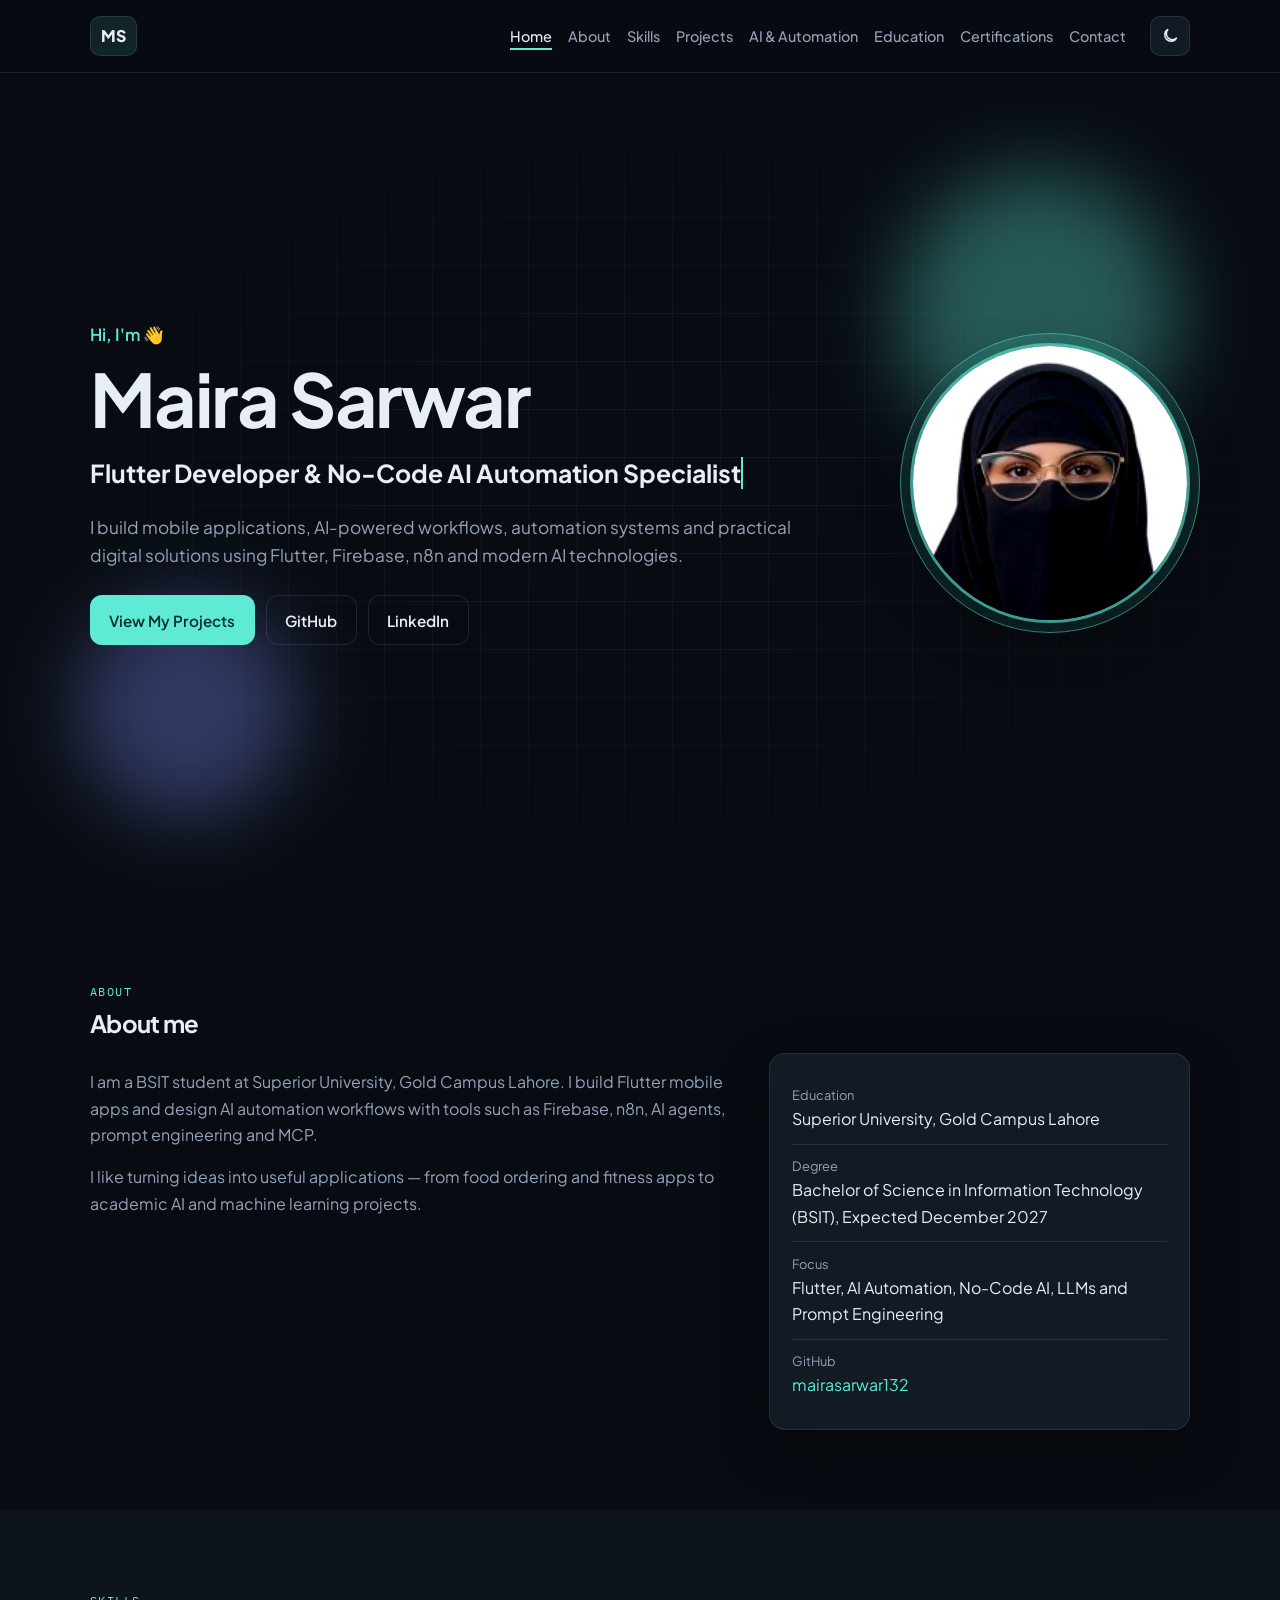
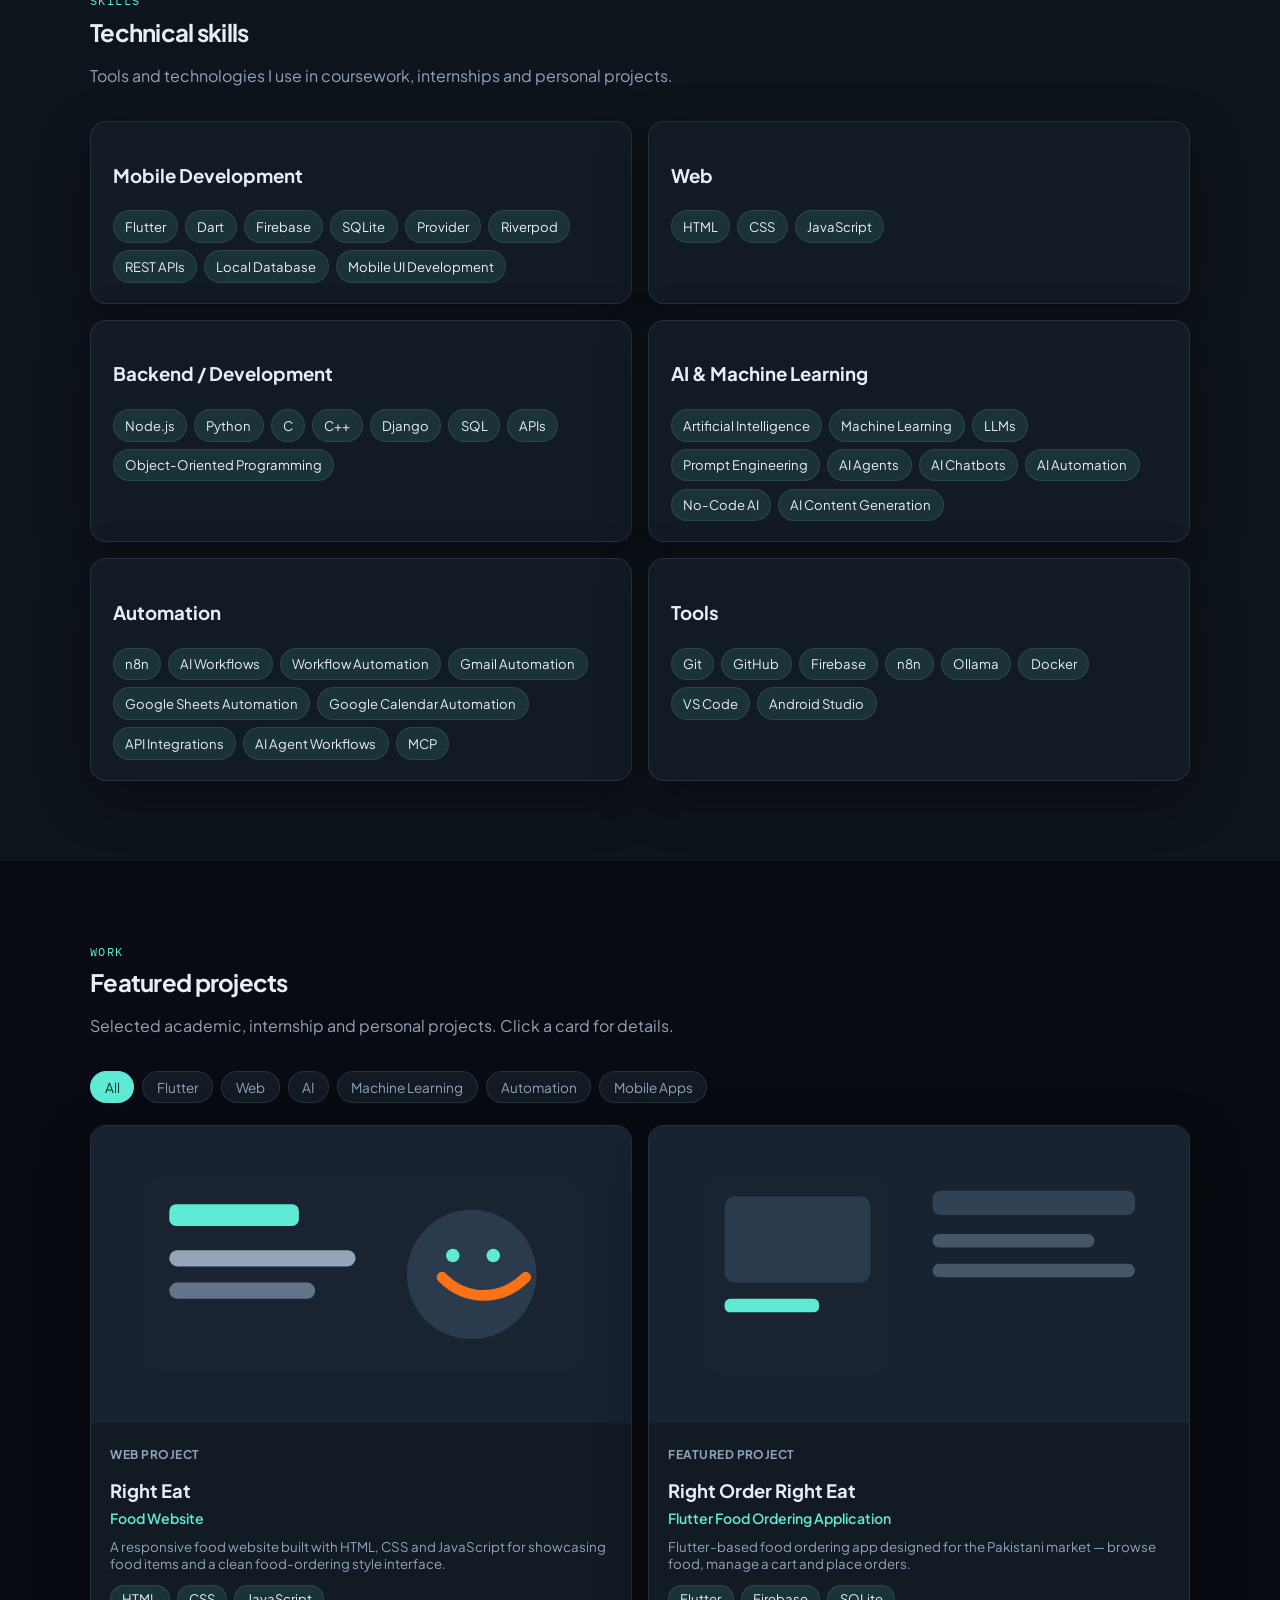
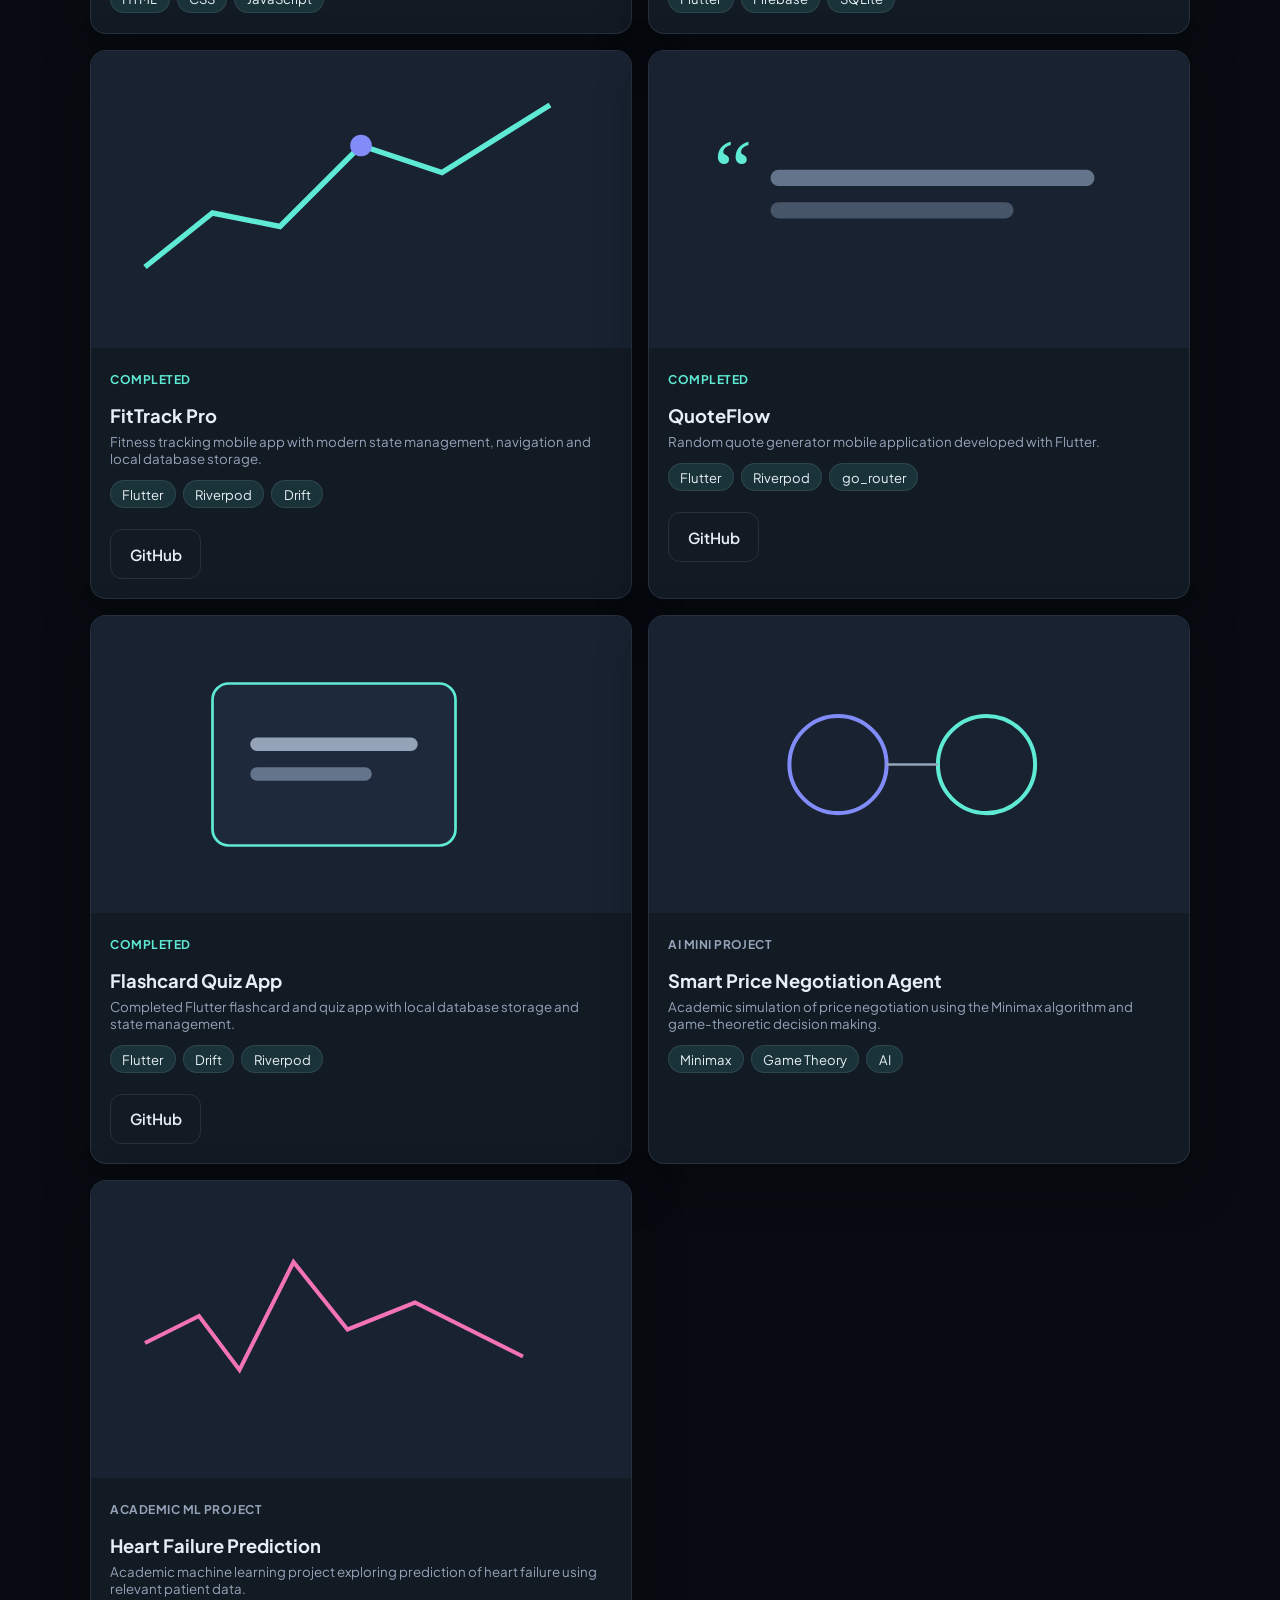
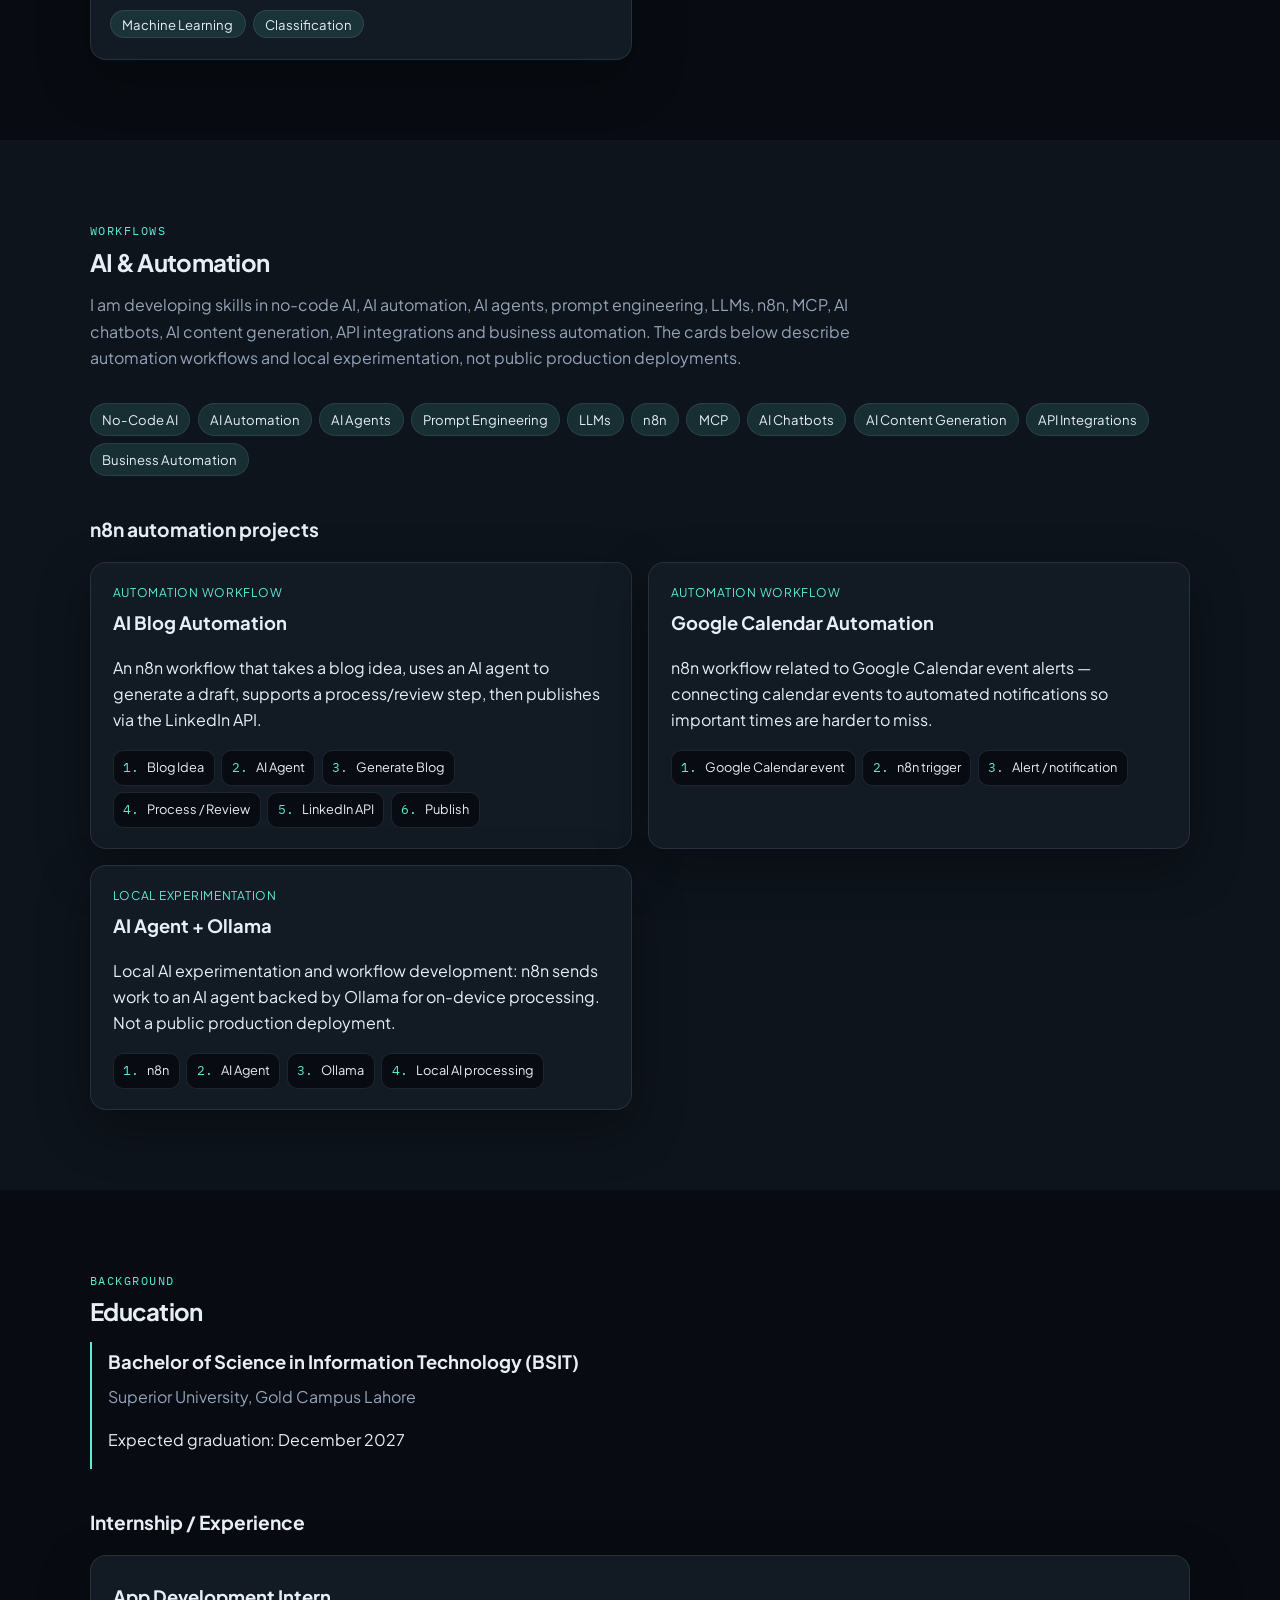
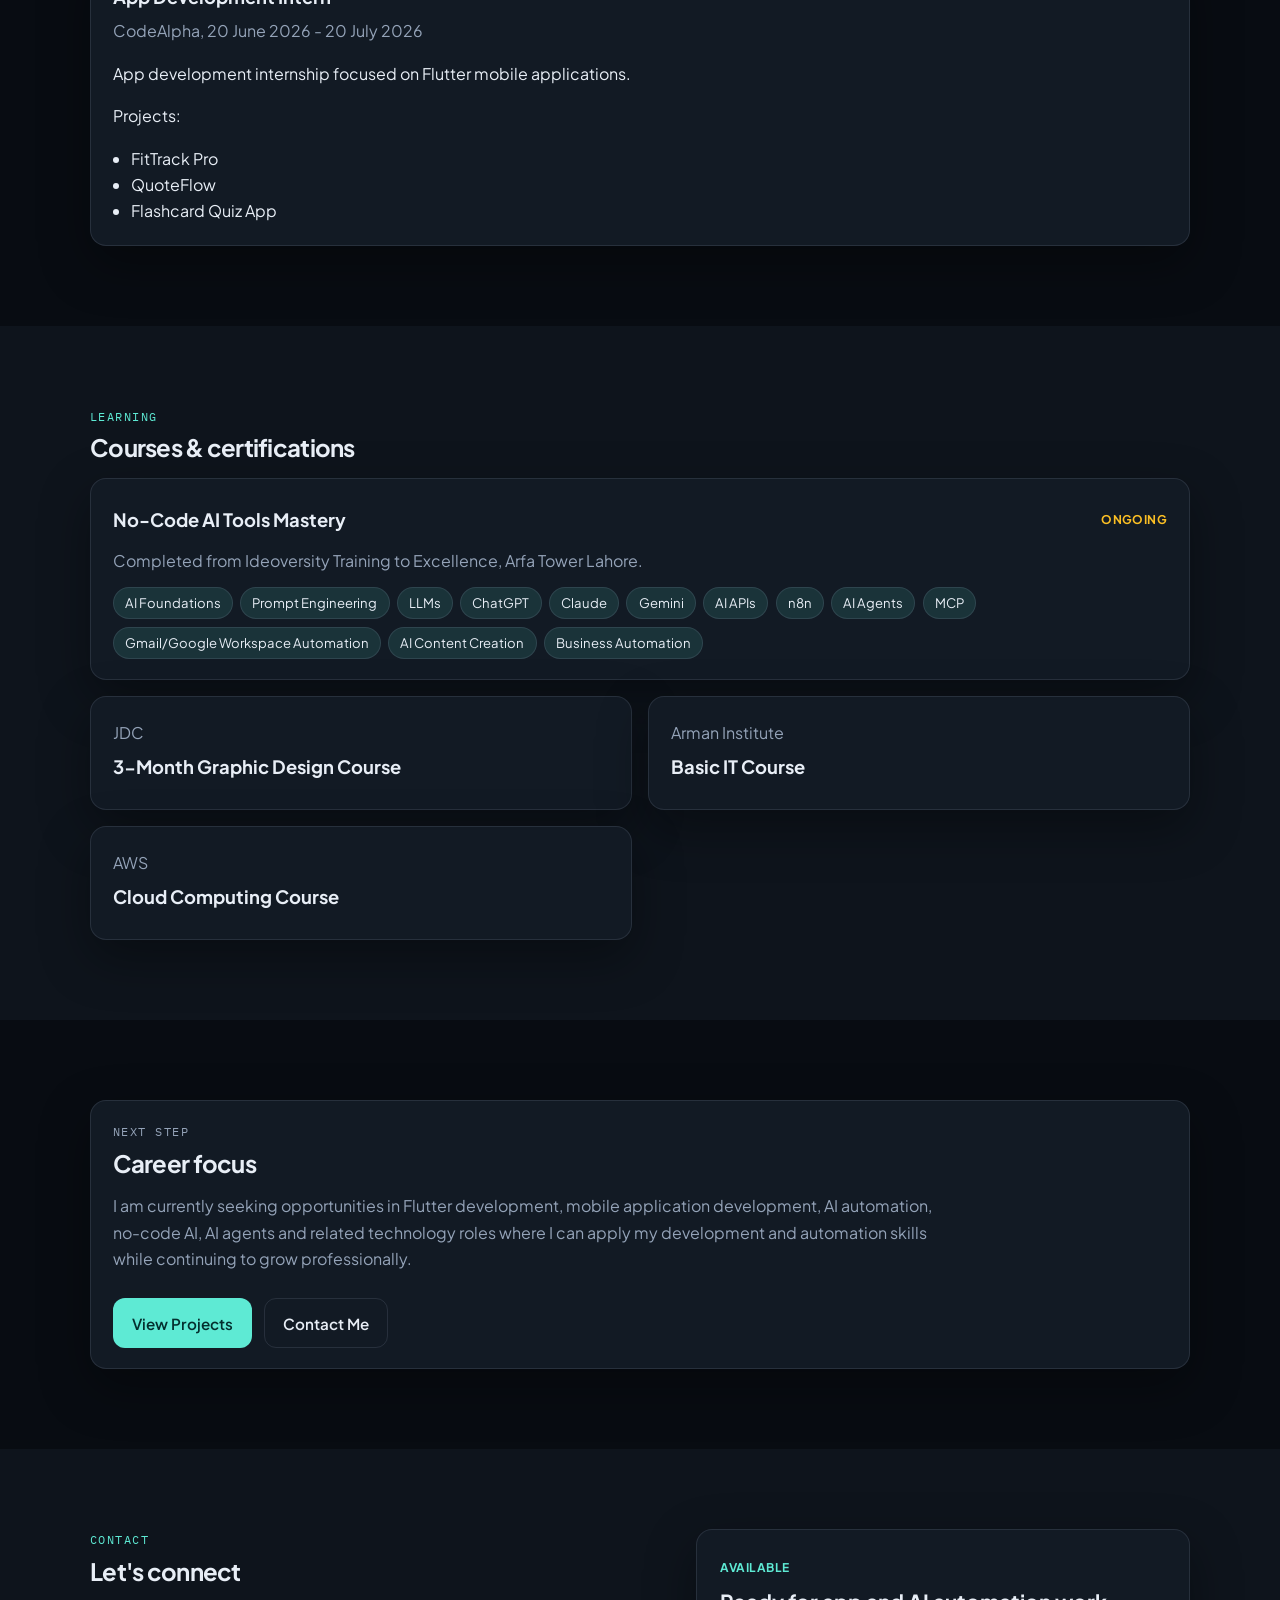
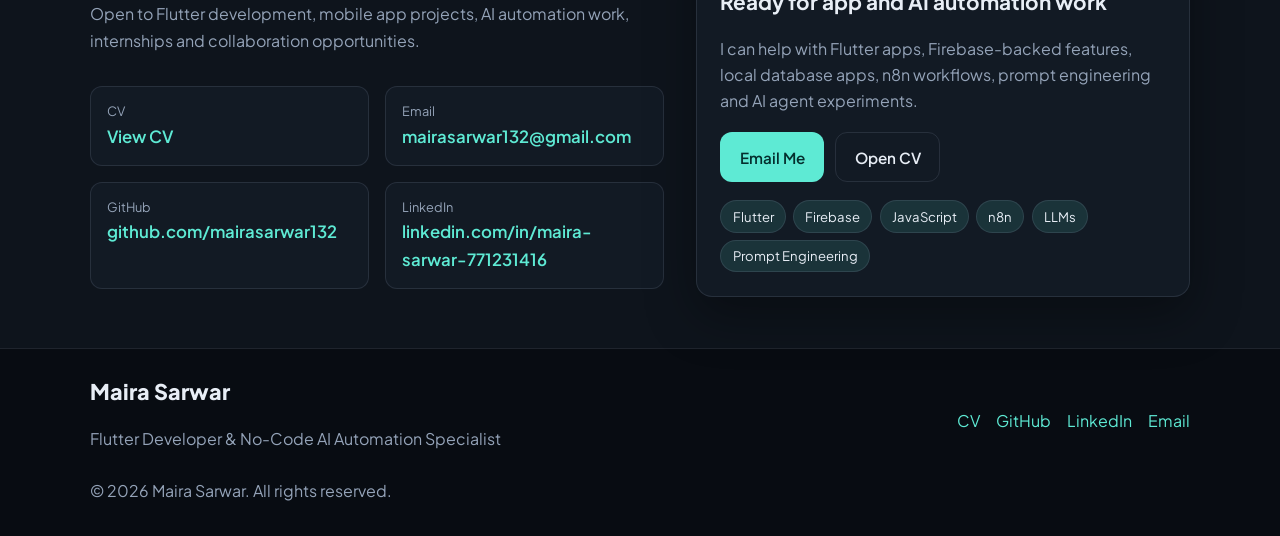
==== index.html @ 2299d5c2 "Add portfolio website" ====
<!DOCTYPE html>
<html lang="en">
<head>
  <meta charset="UTF-8">
  <meta name="viewport" content="width=device-width, initial-scale=1.0">
  <title>Maira Sarwar | Flutter Developer &amp; No-Code AI Automation Specialist</title>
  <meta name="description" content="Portfolio of Maira Sarwar, a BSIT student focused on Flutter development, AI automation, no-code AI, n8n workflows, AI agents and modern application development.">
  <meta name="author" content="Maira Sarwar">
  <meta name="keywords" content="Maira Sarwar, Flutter Developer, Dart, Firebase, AI Automation, n8n, No-Code AI, AI Agents, Prompt Engineering, BSIT, Lahore">

  <meta property="og:type" content="website">
  <meta property="og:title" content="Maira Sarwar | Flutter Developer &amp; No-Code AI Automation Specialist">
  <meta property="og:description" content="Portfolio of Maira Sarwar, a BSIT student focused on Flutter development, AI automation, no-code AI, n8n workflows, AI agents and modern application development.">
  <meta property="og:url" content="https://github.com/mairasarwar132">

  <meta name="twitter:card" content="summary">
  <meta name="twitter:title" content="Maira Sarwar | Flutter Developer &amp; No-Code AI Automation Specialist">
  <meta name="twitter:description" content="BSIT student building Flutter apps, AI automation workflows and practical digital solutions.">

  <link rel="icon" href="data:image/svg+xml,%3Csvg xmlns='http://www.w3.org/2000/svg' viewBox='0 0 64 64'%3E%3Crect width='64' height='64' rx='14' fill='%230b1220'/%3E%3Ctext x='32' y='42' text-anchor='middle' font-family='Arial' font-size='28' fill='%235eead4'%3EMS%3C/text%3E%3C/svg%3E">
  <link rel="preconnect" href="https://fonts.googleapis.com">
  <link rel="preconnect" href="https://fonts.gstatic.com" crossorigin>
  <link href="https://fonts.googleapis.com/css2?family=IBM+Plex+Mono:wght@400;500&family=Plus+Jakarta+Sans:wght@400;500;600;700;800&display=swap" rel="stylesheet">
  <link rel="stylesheet" href="style.css">
</head>
<body>
  <a class="skip-link" href="#main">Skip to main content</a>

  <header class="site-header" id="top">
    <nav class="nav" aria-label="Primary">
      <a class="logo" href="#home">MS</a>

      <button class="nav-toggle" type="button" aria-expanded="false" aria-controls="nav-menu" aria-label="Open menu">
        <span></span>
        <span></span>
        <span></span>
      </button>

      <ul class="nav-menu" id="nav-menu">
        <li><a href="#home">Home</a></li>
        <li><a href="#about">About</a></li>
        <li><a href="#skills">Skills</a></li>
        <li><a href="#projects">Projects</a></li>
        <li><a href="#automation">AI &amp; Automation</a></li>
        <li><a href="#education">Education</a></li>
        <li><a href="#certifications">Certifications</a></li>
        <li><a href="#contact">Contact</a></li>
      </ul>

      <button class="theme-toggle" type="button" aria-label="Switch to light theme" title="Toggle theme">
        <svg class="icon-moon" width="18" height="18" viewBox="0 0 24 24" fill="none" stroke="currentColor" stroke-width="2" aria-hidden="true">
          <path d="M21 14.5A8.5 8.5 0 1 1 9.5 3 7 7 0 0 0 21 14.5z"></path>
        </svg>
        <svg class="icon-sun" width="18" height="18" viewBox="0 0 24 24" fill="none" stroke="currentColor" stroke-width="2" aria-hidden="true">
          <circle cx="12" cy="12" r="4"></circle>
          <path d="M12 2v2M12 20v2M4.93 4.93l1.41 1.41M17.66 17.66l1.41 1.41M2 12h2M20 12h2M4.93 19.07l1.41-1.41M17.66 6.34l1.41-1.41"></path>
        </svg>
      </button>
    </nav>
  </header>

  <main id="main">
    <!-- Hero -->
    <section class="hero" id="home">
      <div class="hero-bg" aria-hidden="true">
        <div class="grid-overlay"></div>
        <div class="orb orb-1"></div>
        <div class="orb orb-2"></div>
      </div>

      <div class="container hero-inner">
        <div class="hero-layout">
          <div class="hero-copy">
            <p class="eyebrow">Hi, I'm 👋</p>
            <h1 class="hero-name">Maira Sarwar</h1>
            <p class="hero-title"><span class="type-motion">Flutter Developer &amp; No-Code AI Automation Specialist</span></p>
            <p class="hero-lead">I build mobile applications, AI-powered workflows, automation systems and practical digital solutions using Flutter, Firebase, n8n and modern AI technologies.</p>
            <div class="hero-actions">
              <a class="btn btn-primary" href="#projects">View My Projects</a>
              <a class="btn btn-outline" href="https://github.com/mairasarwar132" target="_blank" rel="noopener noreferrer">GitHub</a>
              <a class="btn btn-outline" href="https://linkedin.com/in/maira-sarwar-771231416" target="_blank" rel="noopener noreferrer">LinkedIn</a>
            </div>
          </div>
          <div class="hero-photo-wrap">
            <img class="hero-photo" src="maira-sarwar.png" alt="Portrait of Maira Sarwar">
          </div>
        </div>
      </div>
    </section>

    <!-- About -->
    <section class="section" id="about">
      <div class="container">
        <p class="section-kicker">About</p>
        <h2>About me</h2>
        <div class="about-grid">
          <div class="about-copy reveal">
            <p>I am a BSIT student at Superior University, Gold Campus Lahore. I build Flutter mobile apps and design AI automation workflows with tools such as Firebase, n8n, AI agents, prompt engineering and MCP.</p>
            <p>I like turning ideas into useful applications — from food ordering and fitness apps to academic AI and machine learning projects.</p>
          </div>
          <aside class="about-card reveal" aria-label="Profile highlights">
            <ul>
              <li><span>Education</span> Superior University, Gold Campus Lahore</li>
              <li><span>Degree</span> Bachelor of Science in Information Technology (BSIT), Expected December 2027</li>
              <li><span>Focus</span> Flutter, AI Automation, No-Code AI, LLMs and Prompt Engineering</li>
              <li><span>GitHub</span> <a href="https://github.com/mairasarwar132" target="_blank" rel="noopener noreferrer">mairasarwar132</a></li>
            </ul>
          </aside>
        </div>
      </div>
    </section>

    <!-- Skills -->
    <section class="section section-alt" id="skills">
      <div class="container">
        <p class="section-kicker">Skills</p>
        <h2>Technical skills</h2>
        <p class="section-intro">Tools and technologies I use in coursework, internships and personal projects.</p>

        <div class="skill-groups">
          <article class="skill-card reveal">
            <h3>Mobile Development</h3>
            <ul class="badge-list">
              <li>Flutter</li><li>Dart</li><li>Firebase</li><li>SQLite</li><li>Provider</li><li>Riverpod</li><li>REST APIs</li><li>Local Database</li><li>Mobile UI Development</li>
            </ul>
          </article>
          <article class="skill-card reveal">
            <h3>Web</h3>
            <ul class="badge-list">
              <li>HTML</li><li>CSS</li><li>JavaScript</li>
            </ul>
          </article>
          <article class="skill-card reveal">
            <h3>Backend / Development</h3>
            <ul class="badge-list">
              <li>Node.js</li><li>Python</li><li>C</li><li>C++</li><li>Django</li><li>SQL</li><li>APIs</li><li>Object-Oriented Programming</li>
            </ul>
          </article>
          <article class="skill-card reveal">
            <h3>AI &amp; Machine Learning</h3>
            <ul class="badge-list">
              <li>Artificial Intelligence</li><li>Machine Learning</li><li>LLMs</li><li>Prompt Engineering</li><li>AI Agents</li><li>AI Chatbots</li><li>AI Automation</li><li>No-Code AI</li><li>AI Content Generation</li>
            </ul>
          </article>
          <article class="skill-card reveal">
            <h3>Automation</h3>
            <ul class="badge-list">
              <li>n8n</li><li>AI Workflows</li><li>Workflow Automation</li><li>Gmail Automation</li><li>Google Sheets Automation</li><li>Google Calendar Automation</li><li>API Integrations</li><li>AI Agent Workflows</li><li>MCP</li>
            </ul>
          </article>
          <article class="skill-card reveal">
            <h3>Tools</h3>
            <ul class="badge-list">
              <li>Git</li><li>GitHub</li><li>Firebase</li><li>n8n</li><li>Ollama</li><li>Docker</li><li>VS Code</li><li>Android Studio</li>
            </ul>
          </article>
        </div>
      </div>
    </section>

    <!-- Projects -->
    <section class="section" id="projects">
      <div class="container">
        <p class="section-kicker">Work</p>
        <h2>Featured projects</h2>
        <p class="section-intro">Selected academic, internship and personal projects. Click a card for details.</p>

        <div class="filters" role="tablist" aria-label="Filter projects">
          <button class="filter-btn is-active" type="button" data-filter="all" aria-pressed="true">All</button>
          <button class="filter-btn" type="button" data-filter="flutter" aria-pressed="false">Flutter</button>
          <button class="filter-btn" type="button" data-filter="web" aria-pressed="false">Web</button>
          <button class="filter-btn" type="button" data-filter="ai" aria-pressed="false">AI</button>
          <button class="filter-btn" type="button" data-filter="ml" aria-pressed="false">Machine Learning</button>
          <button class="filter-btn" type="button" data-filter="automation" aria-pressed="false">Automation</button>
          <button class="filter-btn" type="button" data-filter="mobile" aria-pressed="false">Mobile Apps</button>
        </div>
        <p class="filter-empty" id="filter-empty" hidden>No featured app in this category. n8n automation workflows are in the <a href="#automation">AI &amp; Automation</a> section.</p>

        <div class="project-grid">
          <article class="project-card reveal" data-categories="web" data-project="right-eat-web">
            <button type="button" class="project-open" data-project="right-eat-web" aria-haspopup="dialog">
              <div class="project-media" aria-hidden="true">
                <svg viewBox="0 0 400 220" role="img" aria-label="Right Eat website illustration">
                  <rect width="400" height="220" fill="currentColor" class="svg-bg"/>
                  <rect x="36" y="38" width="328" height="144" rx="16" fill="#1a2332"/>
                  <rect x="58" y="58" width="96" height="16" rx="5" fill="#5eead4"/>
                  <rect x="58" y="92" width="138" height="12" rx="6" fill="#94a3b8"/>
                  <rect x="58" y="116" width="108" height="12" rx="6" fill="#64748b"/>
                  <circle cx="282" cy="110" r="48" fill="#2a3b4d"/>
                  <path d="M260 112c18 18 44 18 62 0" fill="none" stroke="#f97316" stroke-width="8" stroke-linecap="round"/>
                  <circle cx="268" cy="96" r="5" fill="#5eead4"/>
                  <circle cx="298" cy="96" r="5" fill="#5eead4"/>
                </svg>
              </div>
              <div class="project-body">
                <p class="project-status">Web project</p>
                <h3>Right Eat</h3>
                <p class="project-sub">Food Website</p>
                <p>A responsive food website built with HTML, CSS and JavaScript for showcasing food items and a clean food-ordering style interface.</p>
                <ul class="tech-row"><li>HTML</li><li>CSS</li><li>JavaScript</li></ul>
              </div>
            </button>
          </article>

          <article class="project-card reveal" data-categories="flutter mobile" data-project="right-order-right-eat">
            <button type="button" class="project-open" data-project="right-order-right-eat" aria-haspopup="dialog">
              <div class="project-media" aria-hidden="true">
                <svg viewBox="0 0 400 220" role="img" aria-label="Right Order Right Eat app illustration">
                  <rect width="400" height="220" fill="currentColor" class="svg-bg"/>
                  <rect x="40" y="36" width="140" height="148" rx="16" fill="#1a2332"/>
                  <rect x="56" y="52" width="108" height="64" rx="8" fill="#2a3b4d"/>
                  <rect x="56" y="128" width="70" height="10" rx="4" fill="#5eead4"/>
                  <rect x="210" y="48" width="150" height="18" rx="6" fill="#334155"/>
                  <rect x="210" y="80" width="120" height="10" rx="5" fill="#475569"/>
                  <rect x="210" y="102" width="150" height="10" rx="5" fill="#475569"/>
                </svg>
              </div>
              <div class="project-body">
                <p class="project-status">Featured project</p>
                <h3>Right Order Right Eat</h3>
                <p class="project-sub">Flutter Food Ordering Application</p>
                <p>Flutter-based food ordering app designed for the Pakistani market — browse food, manage a cart and place orders.</p>
                <ul class="tech-row"><li>Flutter</li><li>Firebase</li><li>SQLite</li></ul>
              </div>
            </button>
          </article>

          <article class="project-card reveal" data-categories="flutter mobile" data-project="fittrack">
            <button type="button" class="project-open" data-project="fittrack" aria-haspopup="dialog">
              <div class="project-media" aria-hidden="true">
                <svg viewBox="0 0 400 220" role="img" aria-label="FitTrack Pro illustration">
                  <rect width="400" height="220" fill="currentColor" class="svg-bg"/>
                  <polyline points="40,160 90,120 140,130 200,70 260,90 340,40" fill="none" stroke="#5eead4" stroke-width="4"/>
                  <circle cx="200" cy="70" r="8" fill="#818cf8"/>
                </svg>
              </div>
              <div class="project-body">
                <p class="project-status is-done">Completed</p>
                <h3>FitTrack Pro</h3>
                <p>Fitness tracking mobile app with modern state management, navigation and local database storage.</p>
                <ul class="tech-row"><li>Flutter</li><li>Riverpod</li><li>Drift</li></ul>
              </div>
            </button>
            <div class="card-links">
              <a class="btn btn-outline" href="https://github.com/mairasarwar132/CodeAlpha_FitnessTracker" target="_blank" rel="noopener noreferrer">GitHub</a>
            </div>
          </article>

          <article class="project-card reveal" data-categories="flutter mobile" data-project="quoteflow">
            <button type="button" class="project-open" data-project="quoteflow" aria-haspopup="dialog">
              <div class="project-media" aria-hidden="true">
                <svg viewBox="0 0 400 220" role="img" aria-label="QuoteFlow illustration">
                  <rect width="400" height="220" fill="currentColor" class="svg-bg"/>
                  <text x="48" y="110" fill="#5eead4" font-size="64" font-family="Georgia, serif">“</text>
                  <rect x="90" y="88" width="240" height="12" rx="6" fill="#64748b"/>
                  <rect x="90" y="112" width="180" height="12" rx="6" fill="#475569"/>
                </svg>
              </div>
              <div class="project-body">
                <p class="project-status is-done">Completed</p>
                <h3>QuoteFlow</h3>
                <p>Random quote generator mobile application developed with Flutter.</p>
                <ul class="tech-row"><li>Flutter</li><li>Riverpod</li><li>go_router</li></ul>
              </div>
            </button>
            <div class="card-links">
              <a class="btn btn-outline" href="https://github.com/mairasarwar132/CodeAlpha_RandomQuoteGenerator" target="_blank" rel="noopener noreferrer">GitHub</a>
            </div>
          </article>

          <article class="project-card reveal" data-categories="flutter mobile" data-project="flashcard">
            <button type="button" class="project-open" data-project="flashcard" aria-haspopup="dialog">
              <div class="project-media" aria-hidden="true">
                <svg viewBox="0 0 400 220" role="img" aria-label="Flashcard Quiz App illustration">
                  <rect width="400" height="220" fill="currentColor" class="svg-bg"/>
                  <rect x="90" y="50" width="180" height="120" rx="12" fill="#1e293b" stroke="#5eead4" stroke-width="2"/>
                  <rect x="118" y="90" width="124" height="10" rx="5" fill="#94a3b8"/>
                  <rect x="118" y="112" width="90" height="10" rx="5" fill="#64748b"/>
                </svg>
              </div>
              <div class="project-body">
                <p class="project-status is-done">Completed</p>
                <h3>Flashcard Quiz App</h3>
                <p>Completed Flutter flashcard and quiz app with local database storage and state management.</p>
                <ul class="tech-row"><li>Flutter</li><li>Drift</li><li>Riverpod</li></ul>
              </div>
            </button>
            <div class="card-links">
              <a class="btn btn-outline" href="https://github.com/mairasarwar132/CodeAlpha_FlashcardQuizApp" target="_blank" rel="noopener noreferrer">GitHub</a>
            </div>
          </article>

          <article class="project-card reveal" data-categories="ai" data-project="negotiation">
            <button type="button" class="project-open" data-project="negotiation" aria-haspopup="dialog">
              <div class="project-media" aria-hidden="true">
                <svg viewBox="0 0 400 220" role="img" aria-label="Smart Price Negotiation Agent illustration">
                  <rect width="400" height="220" fill="currentColor" class="svg-bg"/>
                  <circle cx="140" cy="110" r="36" fill="none" stroke="#818cf8" stroke-width="3"/>
                  <circle cx="250" cy="110" r="36" fill="none" stroke="#5eead4" stroke-width="3"/>
                  <path d="M176 110h38" stroke="#94a3b8" stroke-width="2"/>
                </svg>
              </div>
              <div class="project-body">
                <p class="project-status">AI mini project</p>
                <h3>Smart Price Negotiation Agent</h3>
                <p>Academic simulation of price negotiation using the Minimax algorithm and game-theoretic decision making.</p>
                <ul class="tech-row"><li>Minimax</li><li>Game Theory</li><li>AI</li></ul>
              </div>
            </button>
          </article>

          <article class="project-card reveal" data-categories="ml" data-project="heart">
            <button type="button" class="project-open" data-project="heart" aria-haspopup="dialog">
              <div class="project-media" aria-hidden="true">
                <svg viewBox="0 0 400 220" role="img" aria-label="Heart Failure Prediction illustration">
                  <rect width="400" height="220" fill="currentColor" class="svg-bg"/>
                  <path d="M40 120 l40-20 30 40 40-80 40 50 50-20 80 40" fill="none" stroke="#f472b6" stroke-width="3"/>
                </svg>
              </div>
              <div class="project-body">
                <p class="project-status">Academic ML project</p>
                <h3>Heart Failure Prediction</h3>
                <p>Academic machine learning project exploring prediction of heart failure using relevant patient data.</p>
                <ul class="tech-row"><li>Machine Learning</li><li>Classification</li></ul>
              </div>
            </button>
          </article>
        </div>
      </div>
    </section>

    <!-- AI & Automation -->
    <section class="section section-alt" id="automation">
      <div class="container">
        <p class="section-kicker">Workflows</p>
        <h2>AI &amp; Automation</h2>
        <p class="section-intro">I am developing skills in no-code AI, AI automation, AI agents, prompt engineering, LLMs, n8n, MCP, AI chatbots, AI content generation, API integrations and business automation. The cards below describe automation workflows and local experimentation, not public production deployments.</p>

        <div class="focus-chips reveal" aria-label="Skill focus areas">
          <span>No-Code AI</span><span>AI Automation</span><span>AI Agents</span><span>Prompt Engineering</span><span>LLMs</span><span>n8n</span><span>MCP</span><span>AI Chatbots</span><span>AI Content Generation</span><span>API Integrations</span><span>Business Automation</span>
        </div>

        <h3 class="subhead">n8n automation projects</h3>
        <div class="workflow-grid">
          <article class="workflow-card reveal">
            <p class="workflow-tag">Automation workflow</p>
            <h3>AI Blog Automation</h3>
            <p>An n8n workflow that takes a blog idea, uses an AI agent to generate a draft, supports a process/review step, then publishes via the LinkedIn API.</p>
            <ol class="flow">
              <li>Blog Idea</li>
              <li>AI Agent</li>
              <li>Generate Blog</li>
              <li>Process / Review</li>
              <li>LinkedIn API</li>
              <li>Publish</li>
            </ol>
          </article>

          <article class="workflow-card reveal">
            <p class="workflow-tag">Automation workflow</p>
            <h3>Google Calendar Automation</h3>
            <p>n8n workflow related to Google Calendar event alerts — connecting calendar events to automated notifications so important times are harder to miss.</p>
            <ol class="flow">
              <li>Google Calendar event</li>
              <li>n8n trigger</li>
              <li>Alert / notification</li>
            </ol>
          </article>

          <article class="workflow-card reveal">
            <p class="workflow-tag">Local experimentation</p>
            <h3>AI Agent + Ollama</h3>
            <p>Local AI experimentation and workflow development: n8n sends work to an AI agent backed by Ollama for on-device processing. Not a public production deployment.</p>
            <ol class="flow">
              <li>n8n</li>
              <li>AI Agent</li>
              <li>Ollama</li>
              <li>Local AI processing</li>
            </ol>
          </article>
        </div>
      </div>
    </section>

    <!-- Education & internship -->
    <section class="section" id="education">
      <div class="container">
        <p class="section-kicker">Background</p>
        <h2>Education</h2>
        <div class="timeline">
          <article class="timeline-item reveal">
            <h3>Bachelor of Science in Information Technology (BSIT)</h3>
            <p class="muted">Superior University, Gold Campus Lahore</p>
            <p>Expected graduation: December 2027</p>
          </article>
        </div>

        <h3 class="subhead" id="internship">Internship / Experience</h3>
        <article class="experience-card reveal">
          <h3>App Development Intern</h3>
          <p class="muted">CodeAlpha, 20 June 2026 - 20 July 2026</p>
          <p>App development internship focused on Flutter mobile applications.</p>
          <p>Projects:</p>
          <ul class="plain-list">
            <li>FitTrack Pro</li>
            <li>QuoteFlow</li>
            <li>Flashcard Quiz App</li>
          </ul>
        </article>
      </div>
    </section>

    <!-- Certifications -->
    <section class="section section-alt" id="certifications">
      <div class="container">
        <p class="section-kicker">Learning</p>
        <h2>Courses &amp; certifications</h2>

        <article class="course-featured reveal">
          <div class="course-head">
            <h3>No-Code AI Tools Mastery</h3>
            <span class="project-status is-progress">Ongoing</span>
          </div>
          <p class="course-note">Completed from Ideoversity Training to Excellence, Arfa Tower Lahore.</p>
          <ul class="badge-list">
            <li>AI Foundations</li><li>Prompt Engineering</li><li>LLMs</li><li>ChatGPT</li><li>Claude</li><li>Gemini</li><li>AI APIs</li><li>n8n</li><li>AI Agents</li><li>MCP</li><li>Gmail/Google Workspace Automation</li><li>AI Content Creation</li><li>Business Automation</li>
          </ul>
        </article>

        <div class="cert-grid">
          <article class="cert-card reveal">
            <p class="muted">JDC</p>
            <h3>3-Month Graphic Design Course</h3>
          </article>
          <article class="cert-card reveal">
            <p class="muted">Arman Institute</p>
            <h3>Basic IT Course</h3>
          </article>
          <article class="cert-card reveal">
            <p class="muted">AWS</p>
            <h3>Cloud Computing Course</h3>
          </article>
        </div>
      </div>
    </section>

    <!-- Career -->
    <section class="section" id="career">
      <div class="container career-box reveal">
        <p class="section-kicker">Next step</p>
        <h2>Career focus</h2>
        <p>I am currently seeking opportunities in Flutter development, mobile application development, AI automation, no-code AI, AI agents and related technology roles where I can apply my development and automation skills while continuing to grow professionally.</p>
        <div class="hero-actions">
          <a class="btn btn-primary" href="#projects">View Projects</a>
          <a class="btn btn-ghost" href="#contact">Contact Me</a>
        </div>
      </div>
    </section>

    <!-- Contact -->
    <section class="section section-alt" id="contact">
      <div class="container">
        <div class="contact-grid">
          <div>
        <p class="section-kicker">Contact</p>
        <h2>Let's connect</h2>
        <p class="section-intro">Open to Flutter development, mobile app projects, AI automation work, internships and collaboration opportunities.</p>
        <ul class="contact-links reveal">
          <li>
            <span>CV</span>
            <a href="cv.html">View CV</a>
          </li>
          <li>
            <span>Email</span>
            <a href="mailto:mairasarwar132@gmail.com">mairasarwar132@gmail.com</a>
          </li>
          <li>
            <span>GitHub</span>
            <a href="https://github.com/mairasarwar132" target="_blank" rel="noopener noreferrer">github.com/mairasarwar132</a>
          </li>
          <li>
            <span>LinkedIn</span>
            <a href="https://linkedin.com/in/maira-sarwar-771231416" target="_blank" rel="noopener noreferrer">linkedin.com/in/maira-sarwar-771231416</a>
          </li>
        </ul>
          </div>

          <aside class="contact-card reveal" aria-label="Contact highlights">
            <p class="project-status is-done">Available</p>
            <h3>Ready for app and AI automation work</h3>
            <p>I can help with Flutter apps, Firebase-backed features, local database apps, n8n workflows, prompt engineering and AI agent experiments.</p>
            <div class="contact-actions">
              <a class="btn btn-primary" href="https://mail.google.com/mail/?view=cm&fs=1&to=mairasarwar132@gmail.com&su=Portfolio%20Contact" target="_blank" rel="noopener noreferrer">Email Me</a>
              <a class="btn btn-outline" href="cv.html">Open CV</a>
            </div>
            <ul class="badge-list contact-focus">
              <li>Flutter</li>
              <li>Firebase</li>
              <li>JavaScript</li>
              <li>n8n</li>
              <li>LLMs</li>
              <li>Prompt Engineering</li>
            </ul>
          </aside>
        </div>
      </div>
    </section>
  </main>

  <footer class="site-footer">
    <div class="container footer-inner">
      <div>
        <p class="footer-name">Maira Sarwar</p>
        <p>Flutter Developer &amp; No-Code AI Automation Specialist</p>
      </div>
      <ul class="footer-links">
        <li><a href="cv.html">CV</a></li>
        <li><a href="https://github.com/mairasarwar132" target="_blank" rel="noopener noreferrer">GitHub</a></li>
        <li><a href="https://linkedin.com/in/maira-sarwar-771231416" target="_blank" rel="noopener noreferrer">LinkedIn</a></li>
        <li><a href="mailto:mairasarwar132@gmail.com">Email</a></li>
      </ul>
      <p class="copyright">&copy; <span id="year"></span> Maira Sarwar. All rights reserved.</p>
    </div>
  </footer>

  <button class="back-to-top" type="button" aria-label="Back to top">↑</button>

  <div class="modal" id="project-modal" hidden>
    <div class="modal-backdrop" data-close-modal></div>
    <div class="modal-dialog" role="dialog" aria-modal="true" aria-labelledby="modal-title" tabindex="-1">
      <button class="modal-close" type="button" aria-label="Close project details">&times;</button>
      <p class="project-status" id="modal-status"></p>
      <h2 id="modal-title"></h2>
      <p class="project-sub" id="modal-sub"></p>
      <p id="modal-desc"></p>
      <h3>Technologies / concepts</h3>
      <ul class="badge-list" id="modal-tech"></ul>
      <h3 id="modal-list-heading">Features</h3>
      <ul class="plain-list" id="modal-features"></ul>
      <div class="modal-actions" id="modal-actions"></div>
    </div>
  </div>

  <script src="script.js"></script>
</body>
</html>
---- style.css ----
/* Maira Sarwar — personal portfolio
   Dark-first theme with optional light mode. No CSS frameworks. */

:root {
  --bg: #080c12;
  --bg-alt: #0e141c;
  --surface: #121a24;
  --surface-2: #182230;
  --border: rgba(148, 163, 184, 0.16);
  --text: #e8eef6;
  --muted: #94a3b8;
  --accent: #5eead4;
  --accent-2: #818cf8;
  --accent-soft: rgba(94, 234, 212, 0.12);
  --danger: #fca5a5;
  --shadow: 0 18px 50px rgba(0, 0, 0, 0.35);
  --radius: 16px;
  --nav-h: 72px;
  --max: 1100px;
  --font: "Plus Jakarta Sans", system-ui, sans-serif;
  --mono: "IBM Plex Mono", ui-monospace, monospace;
}

[data-theme="light"] {
  --bg: #f4f7fb;
  --bg-alt: #eef2f7;
  --surface: #ffffff;
  --surface-2: #f8fafc;
  --border: rgba(15, 23, 42, 0.1);
  --text: #0f172a;
  --muted: #475569;
  --accent: #0f766e;
  --accent-2: #4f46e5;
  --accent-soft: rgba(15, 118, 110, 0.1);
  --danger: #b91c1c;
  --shadow: 0 16px 40px rgba(15, 23, 42, 0.08);
}

*,
*::before,
*::after {
  box-sizing: border-box;
}

html {
  scroll-behavior: smooth;
}

body {
  margin: 0;
  font-family: var(--font);
  background: var(--bg);
  color: var(--text);
  line-height: 1.65;
  overflow-x: hidden;
}

img,
svg {
  max-width: 100%;
  display: block;
}

a {
  color: var(--accent);
  text-decoration: none;
}

a:hover {
  text-decoration: underline;
}

:focus-visible {
  outline: 2px solid var(--accent);
  outline-offset: 3px;
}

.skip-link {
  position: absolute;
  left: 1rem;
  top: -100px;
  background: var(--accent);
  color: #042f2e;
  padding: 0.6rem 1rem;
  z-index: 1000;
  border-radius: 8px;
  font-weight: 700;
}

.skip-link:focus {
  top: 0.75rem;
}

.container {
  width: min(var(--max), calc(100% - 2rem));
  margin-inline: auto;
}

/* Header */
.site-header {
  position: sticky;
  top: 0;
  z-index: 50;
  backdrop-filter: blur(16px);
  background: color-mix(in srgb, var(--bg) 82%, transparent);
  border-bottom: 1px solid var(--border);
}

.nav {
  width: min(var(--max), calc(100% - 2rem));
  margin-inline: auto;
  min-height: var(--nav-h);
  display: flex;
  align-items: center;
  gap: 1rem;
}

.logo {
  font-weight: 800;
  letter-spacing: 0.04em;
  color: var(--text);
  border: 1px solid var(--border);
  border-radius: 10px;
  padding: 0.35rem 0.6rem;
  background: var(--accent-soft);
}

.logo:hover {
  text-decoration: none;
  color: var(--accent);
}

.nav-menu {
  display: flex;
  list-style: none;
  gap: 0.15rem 1rem;
  margin: 0 0 0 auto;
  padding: 0;
  flex-wrap: wrap;
}

.nav-menu a {
  color: var(--muted);
  font-size: 0.9rem;
  font-weight: 500;
  padding: 0.3rem 0;
}

.nav-menu a:hover,
.nav-menu a.is-active {
  color: var(--text);
  text-decoration: none;
}

.nav-menu a.is-active {
  box-shadow: inset 0 -2px 0 var(--accent);
}

.theme-toggle,
.nav-toggle,
.back-to-top,
.modal-close,
.project-open,
.filter-btn {
  font-family: inherit;
  cursor: pointer;
}

.theme-toggle {
  margin-left: 0.5rem;
  width: 40px;
  height: 40px;
  border-radius: 10px;
  border: 1px solid var(--border);
  background: var(--surface);
  color: var(--text);
  display: grid;
  place-items: center;
}

.icon-sun {
  display: none;
}

[data-theme="light"] .icon-moon {
  display: none;
}

[data-theme="light"] .icon-sun {
  display: block;
}

.nav-toggle {
  display: none;
  margin-left: auto;
  width: 44px;
  height: 44px;
  border: 1px solid var(--border);
  border-radius: 10px;
  background: var(--surface);
  padding: 10px 11px;
}

.nav-toggle span {
  display: block;
  height: 2px;
  background: var(--text);
  margin: 5px 0;
  transition: 0.2s ease;
}

.nav-toggle[aria-expanded="true"] span:nth-child(1) {
  transform: translateY(7px) rotate(45deg);
}

.nav-toggle[aria-expanded="true"] span:nth-child(2) {
  opacity: 0;
}

.nav-toggle[aria-expanded="true"] span:nth-child(3) {
  transform: translateY(-7px) rotate(-45deg);
}

/* Hero */
.hero {
  position: relative;
  min-height: calc(100vh - var(--nav-h));
  display: grid;
  align-items: center;
  overflow: hidden;
}

.hero-bg {
  position: absolute;
  inset: 0;
  pointer-events: none;
}

.grid-overlay {
  position: absolute;
  inset: 0;
  background-image:
    linear-gradient(var(--border) 1px, transparent 1px),
    linear-gradient(90deg, var(--border) 1px, transparent 1px);
  background-size: 48px 48px;
  mask-image: radial-gradient(ellipse at center, black 20%, transparent 75%);
  opacity: 0.45;
}

.orb {
  position: absolute;
  border-radius: 50%;
  filter: blur(40px);
  opacity: 0.35;
}

.orb-1 {
  width: 280px;
  height: 280px;
  background: var(--accent);
  top: 12%;
  right: 8%;
  animation: float 12s ease-in-out infinite;
}

.orb-2 {
  width: 220px;
  height: 220px;
  background: var(--accent-2);
  bottom: 10%;
  left: 6%;
  animation: float 14s ease-in-out infinite reverse;
}

@keyframes float {
  0%, 100% { transform: translateY(0); }
  50% { transform: translateY(-16px); }
}

@keyframes photoFloat {
  0%, 100% { transform: translateY(0); }
  50% { transform: translateY(-10px); }
}

@keyframes pulseRing {
  0%, 100% { opacity: 0.4; transform: scale(0.98); }
  50% { opacity: 0.9; transform: scale(1.03); }
}

@keyframes typing {
  from { width: 0; }
  to { width: 100%; }
}

@keyframes blinkCaret {
  50% { border-color: transparent; }
}

.hero-inner {
  position: relative;
  padding: 4.5rem 0 5rem;
}

.hero-layout {
  display: grid;
  grid-template-columns: minmax(0, 1.2fr) auto;
  align-items: center;
  gap: 2.5rem;
}

.eyebrow {
  color: var(--accent);
  font-weight: 600;
  margin: 0 0 0.5rem;
  font-size: 1.05rem;
}

.hero h1,
.section h2 {
  line-height: 1.15;
  letter-spacing: -0.03em;
  margin: 0 0 1rem;
}

.hero-name {
  font-size: clamp(2.8rem, 7vw, 4.6rem);
  max-width: none;
  margin: 0 0 0.45rem;
}

.hero-title {
  font-size: clamp(1.15rem, 2.4vw, 1.55rem);
  font-weight: 700;
  line-height: 1.3;
  margin: 0 0 1rem;
  color: var(--text);
}

.type-motion {
  display: inline-block;
  overflow: hidden;
  max-width: max-content;
  border-right: 2px solid var(--accent);
  white-space: nowrap;
  animation: typing 3.6s steps(54, end), blinkCaret 0.8s step-end infinite;
}

.hero-photo-wrap {
  position: relative;
}

.hero-photo-wrap::after {
  content: "";
  position: absolute;
  inset: -10px;
  border: 1px solid color-mix(in srgb, var(--accent) 48%, transparent);
  border-radius: 50%;
  animation: pulseRing 2.8s ease-in-out infinite;
  pointer-events: none;
}

.hero-photo {
  width: min(280px, 72vw);
  height: min(280px, 72vw);
  object-fit: cover;
  object-position: center top;
  border-radius: 50%;
  border: 3px solid color-mix(in srgb, var(--accent) 55%, var(--border));
  box-shadow: var(--shadow), 0 0 0 10px var(--accent-soft);
  filter: contrast(1.08) saturate(1.08) brightness(1.03);
  transform: translateZ(0);
  animation: photoFloat 6s ease-in-out infinite;
}

.hero-lead {
  font-size: 1.08rem;
  color: var(--muted);
  max-width: 58ch;
}

.hero-meta {
  font-size: 0.92rem;
  color: var(--text);
  opacity: 0.85;
}

.hero-actions {
  display: flex;
  flex-wrap: wrap;
  gap: 0.7rem;
  margin-top: 1.6rem;
}

.btn {
  display: inline-flex;
  align-items: center;
  justify-content: center;
  border-radius: 12px;
  padding: 0.72rem 1.15rem;
  font-weight: 600;
  font-size: 0.95rem;
  border: 1px solid transparent;
  text-decoration: none;
}

.btn:hover {
  text-decoration: none;
}

.btn-primary {
  background: var(--accent);
  color: #042f2e;
}

[data-theme="light"] .btn-primary {
  color: #fff;
}

.btn-ghost,
.btn-outline {
  background: transparent;
  color: var(--text);
  border-color: var(--border);
}

.btn-ghost:hover,
.btn-outline:hover,
.btn-primary:hover {
  transform: translateY(-1px);
}

/* Sections */
.section {
  padding: 5rem 0;
}

.section-alt {
  background: var(--bg-alt);
}

.section-kicker {
  font-family: var(--mono);
  font-size: 0.78rem;
  letter-spacing: 0.12em;
  text-transform: uppercase;
  color: var(--accent);
  margin: 0 0 0.5rem;
}

.section-intro {
  color: var(--muted);
  max-width: 65ch;
  margin-bottom: 2rem;
}

.subhead {
  margin: 2.4rem 0 1rem;
  font-size: 1.2rem;
}

.about-grid {
  display: grid;
  grid-template-columns: 1.4fr 0.9fr;
  gap: 1.5rem;
}

.about-copy p {
  color: var(--muted);
}

.about-card,
.skill-card,
.project-card,
.workflow-card,
.experience-card,
.course-featured,
.cert-card,
.career-box {
  background: var(--surface);
  border: 1px solid var(--border);
  border-radius: var(--radius);
  padding: 1.25rem 1.35rem;
  box-shadow: var(--shadow);
}

.about-card ul {
  list-style: none;
  margin: 0;
  padding: 0;
}

.about-card li {
  padding: 0.7rem 0;
  border-bottom: 1px solid var(--border);
}

.about-card li:last-child {
  border-bottom: 0;
}

.about-card span {
  display: block;
  color: var(--muted);
  font-size: 0.8rem;
}

.skill-groups {
  display: grid;
  grid-template-columns: repeat(2, 1fr);
  gap: 1rem;
}


.badge-list,
.tech-row,
.focus-chips {
  display: flex;
  flex-wrap: wrap;
  gap: 0.45rem;
  list-style: none;
  margin: 0.8rem 0 0;
  padding: 0;
}

.badge-list li,
.tech-row li,
.focus-chips span {
  background: var(--accent-soft);
  border: 1px solid var(--border);
  border-radius: 999px;
  padding: 0.28rem 0.7rem;
  font-size: 0.82rem;
}

.focus-chips {
  margin: 0 0 1.5rem;
}

/* Projects */
.filters {
  display: flex;
  flex-wrap: wrap;
  gap: 0.5rem;
  margin-bottom: 1.4rem;
}

.filter-btn {
  background: var(--surface);
  color: var(--muted);
  border: 1px solid var(--border);
  border-radius: 999px;
  padding: 0.4rem 0.85rem;
  font-size: 0.85rem;
}

.filter-btn.is-active {
  color: #042f2e;
  background: var(--accent);
  border-color: transparent;
}

[data-theme="light"] .filter-btn.is-active {
  color: #fff;
}

.filter-empty {
  color: var(--muted);
}

.project-grid {
  display: grid;
  grid-template-columns: repeat(2, 1fr);
  gap: 1rem;
}

.project-card {
  padding: 0;
  overflow: hidden;
  transition: transform 0.22s ease, border-color 0.22s ease, box-shadow 0.22s ease;
}

.project-card:hover,
.skill-card:hover,
.workflow-card:hover,
.cert-card:hover,
.course-featured:hover {
  transform: translateY(-4px);
  border-color: color-mix(in srgb, var(--accent) 42%, var(--border));
}

.project-card.is-hidden {
  display: none;
}

.project-open {
  display: block;
  width: 100%;
  text-align: left;
  background: none;
  border: 0;
  color: inherit;
  padding: 0;
}

.project-media {
  background: var(--surface-2);
  color: var(--surface-2);
}

.project-media .svg-bg {
  fill: var(--surface-2);
}

.project-body {
  padding: 1.1rem 1.2rem 1.3rem;
}

.project-body p {
  color: var(--muted);
  margin: 0.4rem 0 0.7rem;
}

.project-sub {
  color: var(--accent) !important;
  font-size: 0.88rem;
  font-weight: 600;
}

.project-status {
  display: inline-block;
  font-size: 0.75rem;
  font-weight: 700;
  letter-spacing: 0.04em;
  text-transform: uppercase;
  color: var(--accent-2);
  margin: 0;
}

.project-status.is-done {
  color: var(--accent);
}

.project-status.is-progress {
  color: #fbbf24;
}

.card-links {
  padding: 0 1.2rem 1.2rem;
  margin: 0;
}

.project-body h3,
.workflow-card h3,
.timeline-item h3,
.experience-card h3,
.cert-card h3,
.course-featured h3 {
  margin: 0.35rem 0 0.4rem;
  font-size: 1.15rem;
}

/* Workflows */
.workflow-grid,
.cert-grid {
  display: grid;
  grid-template-columns: repeat(2, 1fr);
  gap: 1rem;
}

.cert-grid {
  margin-top: 1rem;
}

.workflow-tag {
  font-size: 0.75rem;
  text-transform: uppercase;
  letter-spacing: 0.06em;
  color: var(--accent);
  margin: 0;
}

.flow {
  display: flex;
  flex-wrap: wrap;
  gap: 0.4rem;
  list-style: none;
  padding: 0;
  margin: 1rem 0 0;
  counter-reset: step;
}

.flow li {
  counter-increment: step;
  background: var(--bg);
  border: 1px solid var(--border);
  border-radius: 10px;
  padding: 0.4rem 0.6rem;
  font-size: 0.8rem;
  position: relative;
}

.flow li::before {
  content: counter(step) ". ";
  color: var(--accent);
  font-family: var(--mono);
}

.store-list {
  margin: 0.9rem 0 0;
  color: var(--muted);
  padding-left: 1.1rem;
}

.timeline {
  display: grid;
  gap: 1rem;
}

.timeline-item {
  border-left: 2px solid var(--accent);
  padding-left: 1rem;
}

.muted {
  color: var(--muted);
  margin: 0.2rem 0;
}

.plain-list {
  margin: 0.4rem 0 0;
  padding-left: 1.15rem;
}

.course-head {
  display: flex;
  justify-content: space-between;
  gap: 1rem;
  align-items: center;
  flex-wrap: wrap;
}

.course-note {
  color: var(--muted);
  margin: 0.4rem 0 0;
}

.career-box {
  text-align: left;
}

.career-box p {
  color: var(--muted);
  max-width: 70ch;
}

#contact {
  padding-bottom: 3.2rem;
}

.contact-grid {
  display: grid;
  grid-template-columns: minmax(0, 1fr) minmax(300px, 0.86fr);
  gap: 2rem;
  align-items: start;
}

.contact-card {
  background: var(--surface);
  border: 1px solid var(--border);
  border-radius: var(--radius);
  padding: 1.45rem;
  box-shadow: var(--shadow);
}

.contact-card h3 {
  margin: 0.35rem 0 0.55rem;
  font-size: 1.3rem;
}

.contact-card p {
  color: var(--muted);
}

.contact-actions {
  display: flex;
  flex-wrap: wrap;
  gap: 0.7rem;
  margin: 1.1rem 0;
}

.contact-focus {
  margin-top: 1rem;
}

.contact-links {
  list-style: none;
  padding: 0;
  margin: 0;
  display: grid;
  grid-template-columns: repeat(2, minmax(0, 1fr));
  gap: 1rem;
}

.contact-links li {
  margin: 0;
  background: var(--surface);
  border: 1px solid var(--border);
  border-radius: 12px;
  padding: 0.9rem 1rem;
}

.contact-links span {
  display: block;
  color: var(--muted);
  font-size: 0.8rem;
}

.contact-links a {
  font-size: 1.05rem;
  font-weight: 600;
  overflow-wrap: anywhere;
}

.site-footer {
  border-top: 1px solid var(--border);
  padding: 1.6rem 0 2rem;
  color: var(--muted);
}

.footer-inner {
  display: grid;
  grid-template-columns: minmax(0, 1fr) auto;
  gap: 0.6rem 1.5rem;
  align-items: center;
}

.footer-name {
  color: var(--text);
  font-weight: 800;
  margin: 0;
  font-size: 1.35rem;
}

.footer-links {
  display: flex;
  flex-wrap: wrap;
  gap: 1rem;
  list-style: none;
  padding: 0;
  margin: 0.3rem 0;
}

.copyright {
  grid-column: 1 / -1;
  margin: 0;
}

.back-to-top {
  position: fixed;
  right: 1.1rem;
  bottom: 1.1rem;
  width: 44px;
  height: 44px;
  border-radius: 12px;
  border: 1px solid var(--border);
  background: var(--surface);
  color: var(--text);
  opacity: 0;
  pointer-events: none;
  transition: opacity 0.2s ease;
  z-index: 40;
}

.back-to-top.is-visible {
  opacity: 1;
  pointer-events: auto;
}

/* Modal */
.modal[hidden] {
  display: none;
}

.modal:not([hidden]) {
  display: block;
}

.modal-backdrop {
  position: fixed;
  inset: 0;
  background: rgba(0, 0, 0, 0.62);
  z-index: 80;
}

.modal-dialog {
  position: fixed;
  z-index: 90;
  inset: 8vh 1rem auto;
  margin-inline: auto;
  width: min(640px, calc(100% - 2rem));
  max-height: 84vh;
  overflow: auto;
  background: var(--surface);
  border: 1px solid var(--border);
  border-radius: 18px;
  padding: 1.4rem 1.4rem 1.6rem;
  box-shadow: var(--shadow);
}

.modal-close {
  position: absolute;
  top: 0.7rem;
  right: 0.8rem;
  width: 40px;
  height: 40px;
  border: 0;
  background: transparent;
  color: var(--text);
  font-size: 1.8rem;
  line-height: 1;
}

.modal-actions {
  display: flex;
  flex-wrap: wrap;
  gap: 0.6rem;
  margin-top: 1.1rem;
}

.btn.is-disabled,
.btn[aria-disabled="true"] {
  opacity: 0.55;
  pointer-events: none;
}

body.modal-open {
  overflow: hidden;
}

.reveal {
  opacity: 0;
  transform: translateY(12px);
  transition: opacity 0.5s ease, transform 0.5s ease;
}

.reveal.is-in {
  opacity: 1;
  transform: none;
}

@media (max-width: 900px) {
  .hero-layout {
    grid-template-columns: 1fr;
    justify-items: start;
  }

  .hero-photo-wrap {
    order: -1;
  }

  .about-grid,
  .skill-groups,
  .project-grid,
  .workflow-grid,
  .cert-grid,
  .contact-grid {
    grid-template-columns: 1fr;
  }

  .contact-links {
    grid-template-columns: 1fr;
  }

  .footer-inner {
    grid-template-columns: 1fr;
  }

  .skill-card:last-child {
    grid-column: auto;
  }

  .nav-toggle {
    display: block;
  }

  .theme-toggle {
    margin-left: 0;
  }

  .nav-menu {
    position: absolute;
    top: var(--nav-h);
    left: 0;
    right: 0;
    background: var(--bg);
    border-bottom: 1px solid var(--border);
    flex-direction: column;
    padding: 1rem 1.25rem 1.25rem;
    display: none;
    margin: 0;
  }

  .nav-menu.is-open {
    display: flex;
  }
}

@media (max-width: 560px) {
  .hero-actions .btn {
    flex: 1 1 calc(50% - 0.7rem);
  }

  .type-motion {
    white-space: normal;
    border-right: 0;
    animation: none;
  }

  .hero {
    min-height: auto;
  }
}

@media (prefers-reduced-motion: reduce) {
  html {
    scroll-behavior: auto;
  }

  .orb,
  .reveal,
  .hero-photo,
  .hero-photo-wrap::after,
  .type-motion {
    animation: none;
    transition: none;
    opacity: 1;
    transform: none;
  }

  .type-motion {
    border-right: 0;
    white-space: normal;
  }
}

/* Print-ready CV */
.cv-body {
  background: #e8edf3;
  color: #0f172a;
}

.cv-toolbar {
  width: min(820px, calc(100% - 2rem));
  margin: 1.25rem auto;
  display: flex;
  justify-content: space-between;
  gap: 0.75rem;
  flex-wrap: wrap;
}

.cv-actions {
  display: flex;
  gap: 0.6rem;
  flex-wrap: wrap;
}

.cv-toolbar .btn {
  min-width: 130px;
  min-height: 50px;
  color: #0f172a;
  background: #ffffff;
  border-color: #cbd5e1;
  box-shadow: 0 10px 22px rgba(15, 23, 42, 0.08);
}

.cv-toolbar .btn-primary {
  color: #042f2e;
  background: #5eead4;
  border-color: #5eead4;
}

.cv-toolbar .btn-outline,
.cv-toolbar .btn-ghost {
  color: #0f172a;
}

.cv-toolbar .btn:hover {
  transform: translateY(-1px);
  text-decoration: none;
}

.cv-sheet {
  width: min(820px, calc(100% - 2rem));
  margin: 0 auto 3rem;
  background: #fff;
  color: #0f172a;
  padding: 2.4rem 2.6rem;
  border-radius: 12px;
  box-shadow: 0 16px 40px rgba(15, 23, 42, 0.12);
}

.cv-header {
  display: grid;
  grid-template-columns: 96px 1fr;
  gap: 1.2rem;
  align-items: center;
  border-bottom: 2px solid #0f766e;
  padding-bottom: 1.1rem;
  margin-bottom: 1.2rem;
}

.cv-photo {
  width: 96px;
  height: 96px;
  border-radius: 50%;
  object-fit: cover;
  object-position: center top;
  border: 2px solid #0f766e;
  filter: contrast(1.08) saturate(1.08) brightness(1.03);
}

.cv-sheet h1 {
  margin: 0;
  font-size: 2rem;
  letter-spacing: -0.03em;
}

.cv-role {
  margin: 0.25rem 0 0.4rem;
  font-weight: 700;
  color: #0f766e;
}

.cv-contact,
.cv-sheet p,
.cv-sheet li {
  font-size: 0.95rem;
  line-height: 1.55;
}

.cv-contact a,
.cv-sheet a {
  color: #0f766e;
}

.cv-sheet h2 {
  font-size: 0.82rem;
  letter-spacing: 0.12em;
  text-transform: uppercase;
  color: #0f766e;
  margin: 1.15rem 0 0.4rem;
  border-bottom: 1px solid #e2e8f0;
  padding-bottom: 0.25rem;
}

.cv-sheet ul {
  margin: 0.3rem 0 0;
  padding-left: 1.15rem;
}

@media print {
  .cv-toolbar {
    display: none;
  }

  .cv-body {
    background: #fff;
  }

  .cv-sheet {
    width: 100%;
    margin: 0;
    box-shadow: none;
    border-radius: 0;
    padding: 0;
  }
}
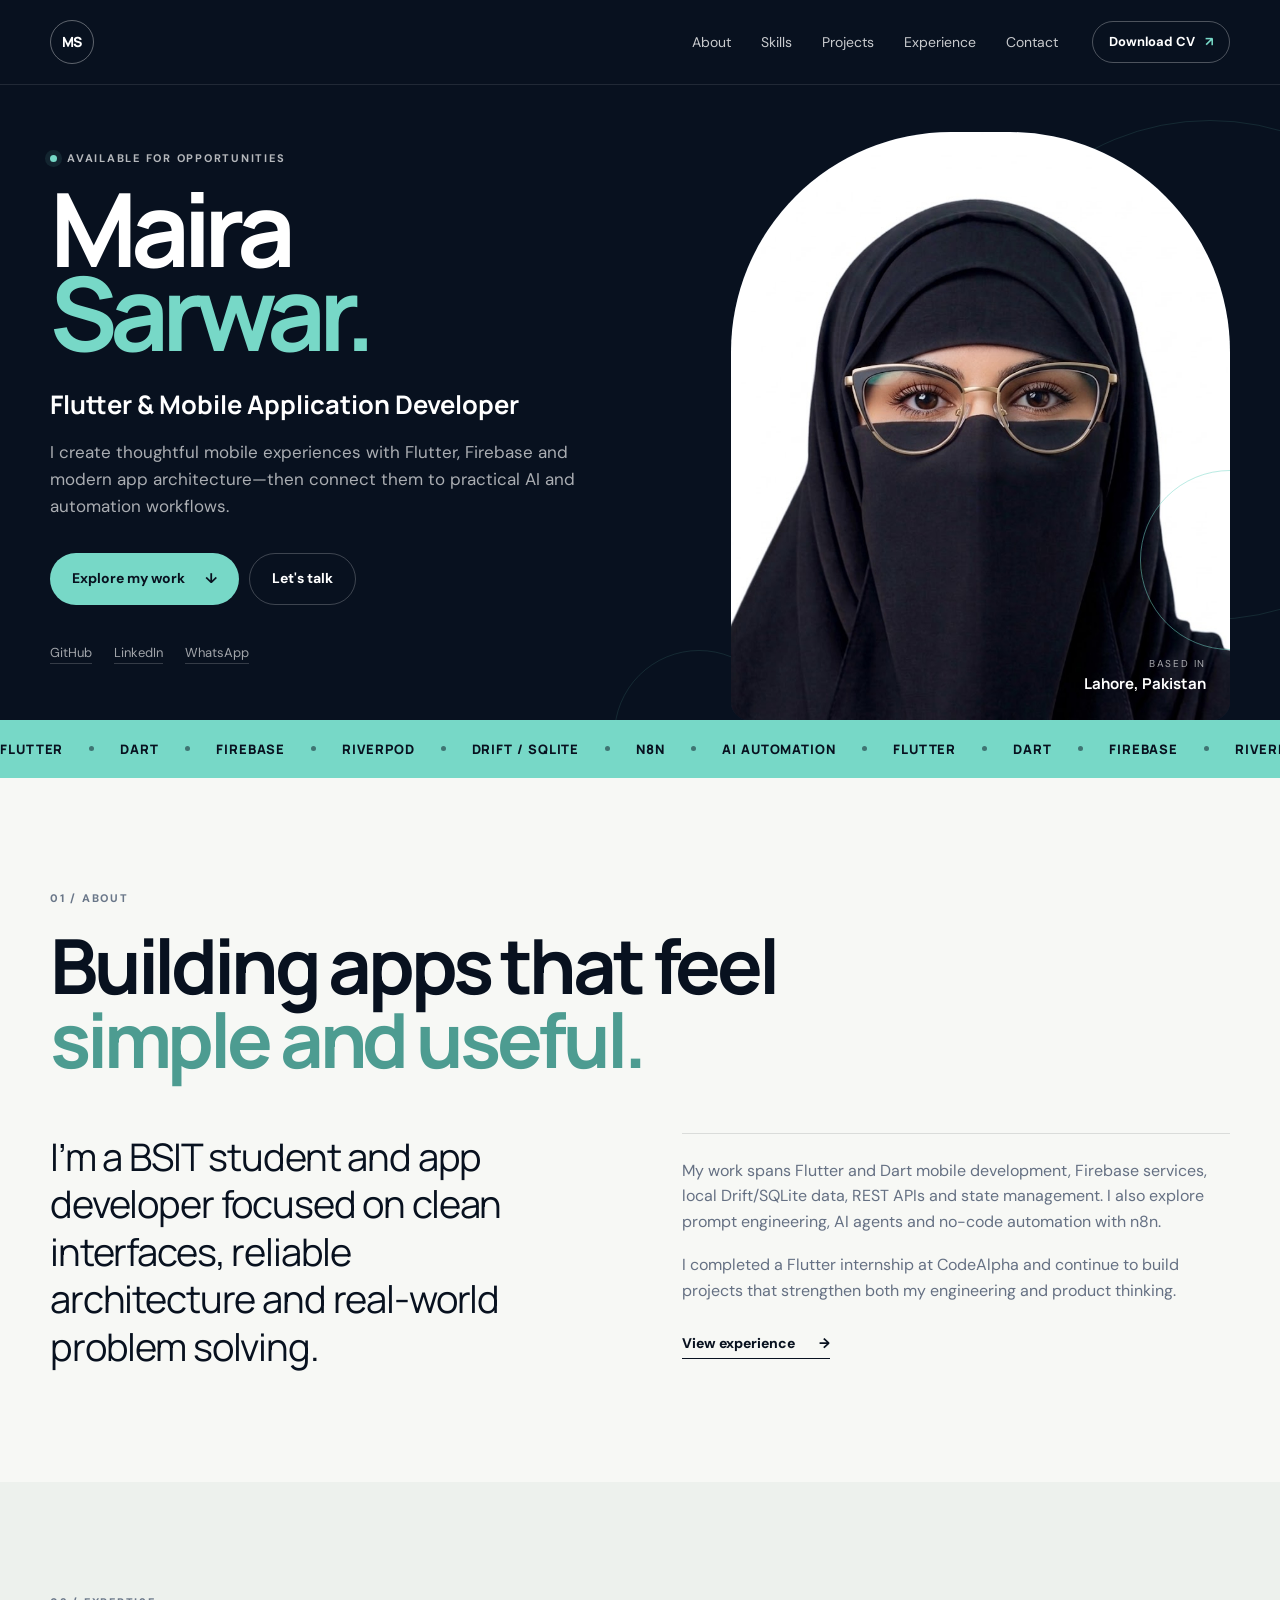
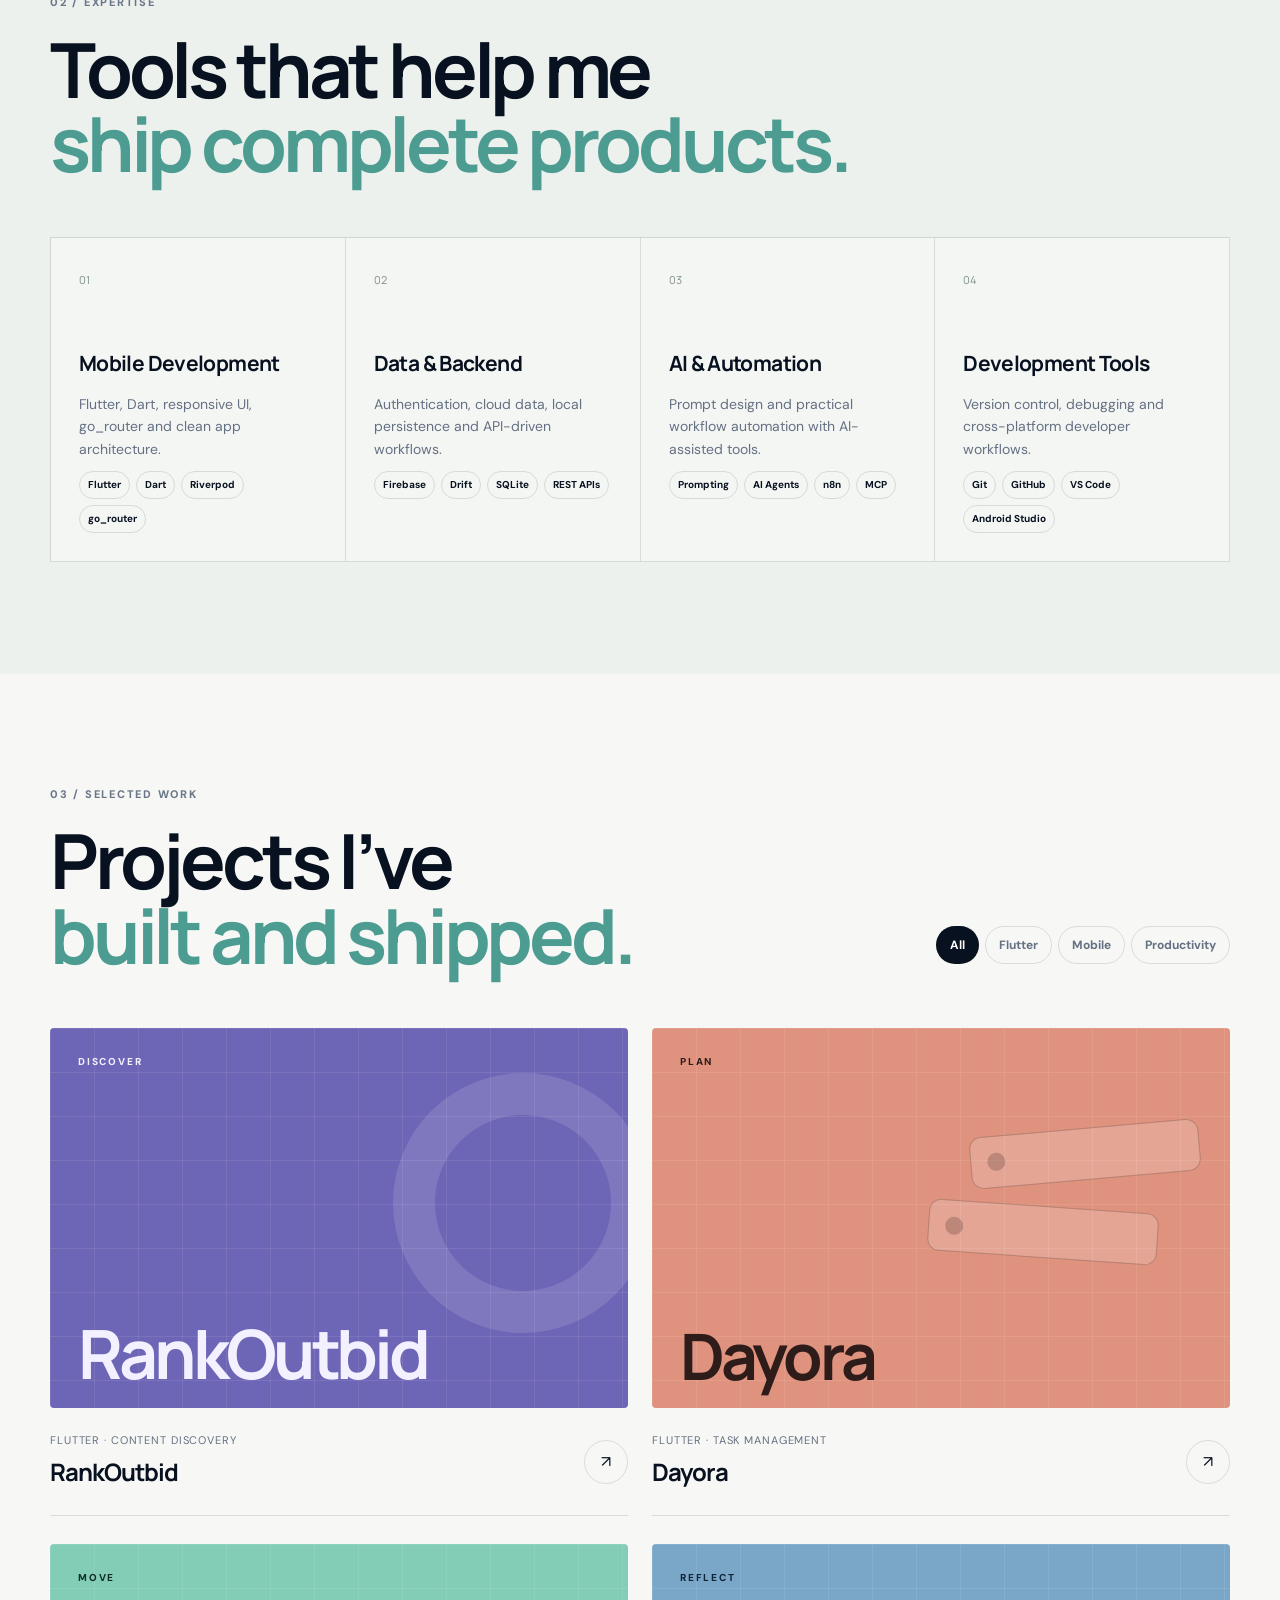
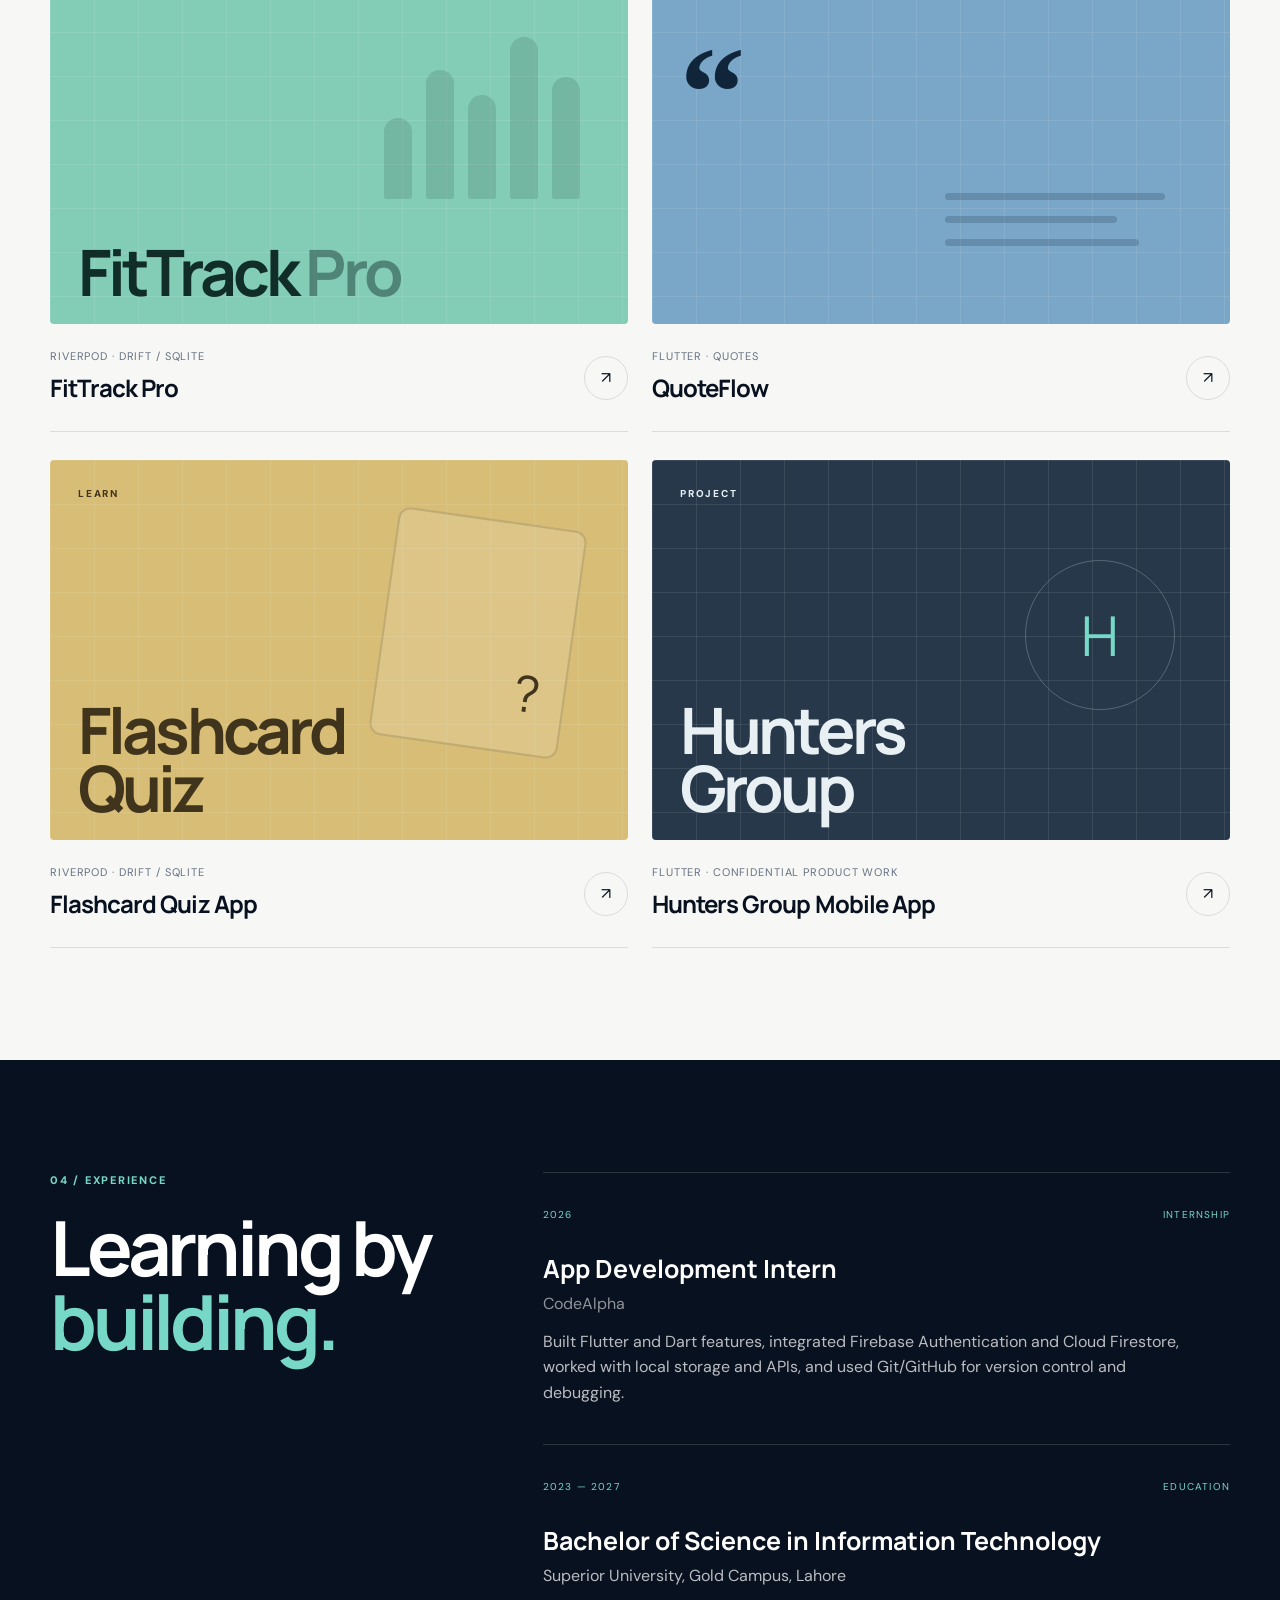
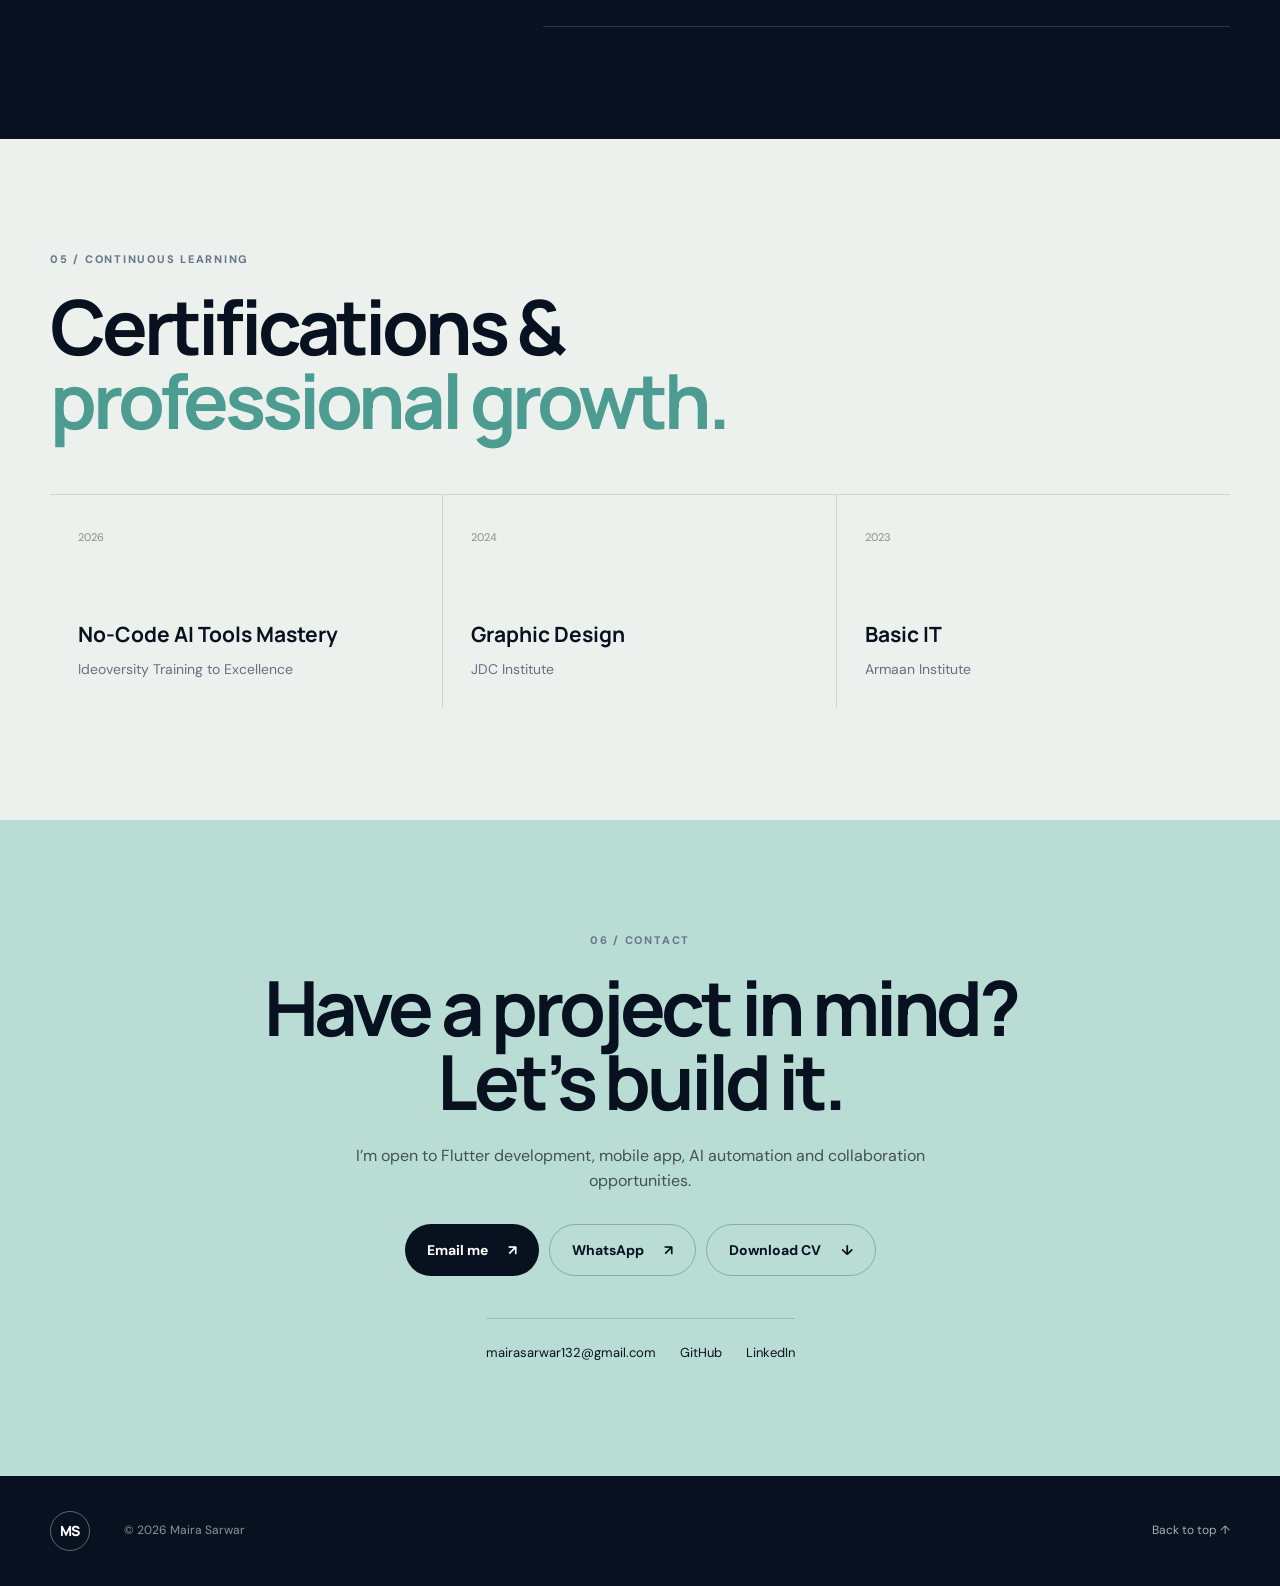
==== commit 27c8652d: "Redesign portfolio website Co-authored-by: Copilot App <223556219+Copilot@users.noreply.github.com>" ====
--- a/index.html
+++ b/index.html
@@ -1,507 +1,262 @@
-<!DOCTYPE html>
+<!doctype html>
 <html lang="en">
 <head>
-  <meta charset="UTF-8">
-  <meta name="viewport" content="width=device-width, initial-scale=1.0">
-  <title>Maira Sarwar | Flutter Developer &amp; No-Code AI Automation Specialist</title>
-  <meta name="description" content="Portfolio of Maira Sarwar, a BSIT student focused on Flutter development, AI automation, no-code AI, n8n workflows, AI agents and modern application development.">
-  <meta name="author" content="Maira Sarwar">
-  <meta name="keywords" content="Maira Sarwar, Flutter Developer, Dart, Firebase, AI Automation, n8n, No-Code AI, AI Agents, Prompt Engineering, BSIT, Lahore">
-
+  <meta charset="utf-8">
+  <meta name="viewport" content="width=device-width, initial-scale=1">
+  <title>Maira Sarwar | Flutter Developer</title>
+  <meta name="description" content="Portfolio of Maira Sarwar, a Flutter and mobile application developer building Firebase-backed apps, local database experiences and practical AI automations.">
+  <meta name="theme-color" content="#08111f">
+  <meta property="og:title" content="Maira Sarwar | Flutter Developer">
+  <meta property="og:description" content="Mobile applications, AI workflows and practical digital products.">
   <meta property="og:type" content="website">
-  <meta property="og:title" content="Maira Sarwar | Flutter Developer &amp; No-Code AI Automation Specialist">
-  <meta property="og:description" content="Portfolio of Maira Sarwar, a BSIT student focused on Flutter development, AI automation, no-code AI, n8n workflows, AI agents and modern application development.">
-  <meta property="og:url" content="https://github.com/mairasarwar132">
-
-  <meta name="twitter:card" content="summary">
-  <meta name="twitter:title" content="Maira Sarwar | Flutter Developer &amp; No-Code AI Automation Specialist">
-  <meta name="twitter:description" content="BSIT student building Flutter apps, AI automation workflows and practical digital solutions.">
-
-  <link rel="icon" href="data:image/svg+xml,%3Csvg xmlns='http://www.w3.org/2000/svg' viewBox='0 0 64 64'%3E%3Crect width='64' height='64' rx='14' fill='%230b1220'/%3E%3Ctext x='32' y='42' text-anchor='middle' font-family='Arial' font-size='28' fill='%235eead4'%3EMS%3C/text%3E%3C/svg%3E">
+  <meta property="og:image" content="maira-sarwar.jpg">
+  <link rel="icon" href="data:image/svg+xml,%3Csvg xmlns='http://www.w3.org/2000/svg' viewBox='0 0 64 64'%3E%3Crect width='64' height='64' rx='16' fill='%2308111f'/%3E%3Ctext x='32' y='43' text-anchor='middle' font-family='Arial' font-size='30' font-weight='700' fill='%236ee7f5'%3EMS%3C/text%3E%3C/svg%3E">
   <link rel="preconnect" href="https://fonts.googleapis.com">
   <link rel="preconnect" href="https://fonts.gstatic.com" crossorigin>
-  <link href="https://fonts.googleapis.com/css2?family=IBM+Plex+Mono:wght@400;500&family=Plus+Jakarta+Sans:wght@400;500;600;700;800&display=swap" rel="stylesheet">
+  <link href="https://fonts.googleapis.com/css2?family=DM+Sans:wght@400;500;600;700&family=Manrope:wght@600;700;800&display=swap" rel="stylesheet">
   <link rel="stylesheet" href="style.css">
 </head>
 <body>
   <a class="skip-link" href="#main">Skip to main content</a>
 
   <header class="site-header" id="top">
-    <nav class="nav" aria-label="Primary">
-      <a class="logo" href="#home">MS</a>
-
+    <nav class="nav container" aria-label="Primary navigation">
+      <a class="brand" href="#home" aria-label="Maira Sarwar, home"><span>MS</span></a>
       <button class="nav-toggle" type="button" aria-expanded="false" aria-controls="nav-menu" aria-label="Open menu">
-        <span></span>
-        <span></span>
-        <span></span>
+        <span></span><span></span>
       </button>
-
-      <ul class="nav-menu" id="nav-menu">
-        <li><a href="#home">Home</a></li>
-        <li><a href="#about">About</a></li>
-        <li><a href="#skills">Skills</a></li>
-        <li><a href="#projects">Projects</a></li>
-        <li><a href="#automation">AI &amp; Automation</a></li>
-        <li><a href="#education">Education</a></li>
-        <li><a href="#certifications">Certifications</a></li>
-        <li><a href="#contact">Contact</a></li>
-      </ul>
-
-      <button class="theme-toggle" type="button" aria-label="Switch to light theme" title="Toggle theme">
-        <svg class="icon-moon" width="18" height="18" viewBox="0 0 24 24" fill="none" stroke="currentColor" stroke-width="2" aria-hidden="true">
-          <path d="M21 14.5A8.5 8.5 0 1 1 9.5 3 7 7 0 0 0 21 14.5z"></path>
-        </svg>
-        <svg class="icon-sun" width="18" height="18" viewBox="0 0 24 24" fill="none" stroke="currentColor" stroke-width="2" aria-hidden="true">
-          <circle cx="12" cy="12" r="4"></circle>
-          <path d="M12 2v2M12 20v2M4.93 4.93l1.41 1.41M17.66 17.66l1.41 1.41M2 12h2M20 12h2M4.93 19.07l1.41-1.41M17.66 6.34l1.41-1.41"></path>
-        </svg>
-      </button>
+      <div class="nav-menu" id="nav-menu">
+        <a href="#about">About</a>
+        <a href="#skills">Skills</a>
+        <a href="#projects">Projects</a>
+        <a href="#experience">Experience</a>
+        <a href="#contact">Contact</a>
+      </div>
+      <a class="nav-resume" href="Maira-Sarwar-Resume.pdf" download>Download CV <span aria-hidden="true">↗</span></a>
     </nav>
   </header>
 
   <main id="main">
-    <!-- Hero -->
     <section class="hero" id="home">
-      <div class="hero-bg" aria-hidden="true">
-        <div class="grid-overlay"></div>
-        <div class="orb orb-1"></div>
-        <div class="orb orb-2"></div>
-      </div>
-
-      <div class="container hero-inner">
-        <div class="hero-layout">
-          <div class="hero-copy">
-            <p class="eyebrow">Hi, I'm 👋</p>
-            <h1 class="hero-name">Maira Sarwar</h1>
-            <p class="hero-title"><span class="type-motion">Flutter Developer &amp; No-Code AI Automation Specialist</span></p>
-            <p class="hero-lead">I build mobile applications, AI-powered workflows, automation systems and practical digital solutions using Flutter, Firebase, n8n and modern AI technologies.</p>
-            <div class="hero-actions">
-              <a class="btn btn-primary" href="#projects">View My Projects</a>
-              <a class="btn btn-outline" href="https://github.com/mairasarwar132" target="_blank" rel="noopener noreferrer">GitHub</a>
-              <a class="btn btn-outline" href="https://linkedin.com/in/maira-sarwar-771231416" target="_blank" rel="noopener noreferrer">LinkedIn</a>
+      <div class="hero-orbit orbit-one" aria-hidden="true"></div>
+      <div class="hero-orbit orbit-two" aria-hidden="true"></div>
+      <div class="container hero-grid">
+        <div class="hero-copy reveal">
+          <p class="eyebrow"><span class="status-dot"></span> Available for opportunities</p>
+          <h1>Maira<br><em>Sarwar.</em></h1>
+          <p class="hero-role">Flutter &amp; Mobile Application Developer</p>
+          <p class="hero-intro">I create thoughtful mobile experiences with Flutter, Firebase and modern app architecture—then connect them to practical AI and automation workflows.</p>
+          <div class="hero-actions">
+            <a class="button button-primary" href="#projects">Explore my work <span aria-hidden="true">↓</span></a>
+            <a class="button button-ghost" href="mailto:mairasarwar132@gmail.com">Let's talk</a>
+          </div>
+          <div class="hero-social" aria-label="Social profiles">
+            <a href="https://github.com/mairasarwar132" target="_blank" rel="noopener noreferrer">GitHub</a>
+            <a href="https://linkedin.com/in/maira-sarwar-771231416" target="_blank" rel="noopener noreferrer">LinkedIn</a>
+            <a href="https://wa.me/923154845041" target="_blank" rel="noopener noreferrer">WhatsApp</a>
+          </div>
+        </div>
+        <div class="hero-portrait reveal">
+          <div class="portrait-frame">
+            <div class="portrait-accent" aria-hidden="true"></div>
+            <img src="maira-sarwar.jpg" alt="Portrait of Maira Sarwar" width="640" height="800">
+            <div class="portrait-label">
+              <span>Based in</span>
+              <strong>Lahore, Pakistan</strong>
             </div>
           </div>
-          <div class="hero-photo-wrap">
-            <img class="hero-photo" src="maira-sarwar.png" alt="Portrait of Maira Sarwar">
-          </div>
-        </div>
-      </div>
-    </section>
-
-    <!-- About -->
+        </div>
+      </div>
+    </section>
+
+    <section class="ticker" aria-label="Core skills">
+      <div class="ticker-track">
+        <span>Flutter</span><i></i><span>Dart</span><i></i><span>Firebase</span><i></i><span>Riverpod</span><i></i><span>Drift / SQLite</span><i></i><span>n8n</span><i></i><span>AI Automation</span><i></i>
+        <span aria-hidden="true">Flutter</span><i aria-hidden="true"></i><span aria-hidden="true">Dart</span><i aria-hidden="true"></i><span aria-hidden="true">Firebase</span><i aria-hidden="true"></i><span aria-hidden="true">Riverpod</span>
+      </div>
+    </section>
+
     <section class="section" id="about">
       <div class="container">
-        <p class="section-kicker">About</p>
-        <h2>About me</h2>
+        <div class="section-heading reveal">
+          <p class="section-label">01 / About</p>
+          <h2>Building apps that feel<br><em>simple and useful.</em></h2>
+        </div>
         <div class="about-grid">
+          <p class="about-lead reveal">I’m a BSIT student and app developer focused on clean interfaces, reliable architecture and real-world problem solving.</p>
           <div class="about-copy reveal">
-            <p>I am a BSIT student at Superior University, Gold Campus Lahore. I build Flutter mobile apps and design AI automation workflows with tools such as Firebase, n8n, AI agents, prompt engineering and MCP.</p>
-            <p>I like turning ideas into useful applications — from food ordering and fitness apps to academic AI and machine learning projects.</p>
-          </div>
-          <aside class="about-card reveal" aria-label="Profile highlights">
-            <ul>
-              <li><span>Education</span> Superior University, Gold Campus Lahore</li>
-              <li><span>Degree</span> Bachelor of Science in Information Technology (BSIT), Expected December 2027</li>
-              <li><span>Focus</span> Flutter, AI Automation, No-Code AI, LLMs and Prompt Engineering</li>
-              <li><span>GitHub</span> <a href="https://github.com/mairasarwar132" target="_blank" rel="noopener noreferrer">mairasarwar132</a></li>
-            </ul>
-          </aside>
-        </div>
-      </div>
-    </section>
-
-    <!-- Skills -->
-    <section class="section section-alt" id="skills">
-      <div class="container">
-        <p class="section-kicker">Skills</p>
-        <h2>Technical skills</h2>
-        <p class="section-intro">Tools and technologies I use in coursework, internships and personal projects.</p>
-
-        <div class="skill-groups">
-          <article class="skill-card reveal">
+            <p>My work spans Flutter and Dart mobile development, Firebase services, local Drift/SQLite data, REST APIs and state management. I also explore prompt engineering, AI agents and no-code automation with n8n.</p>
+            <p>I completed a Flutter internship at CodeAlpha and continue to build projects that strengthen both my engineering and product thinking.</p>
+            <a class="text-link" href="#experience">View experience <span>→</span></a>
+          </div>
+        </div>
+      </div>
+    </section>
+
+    <section class="section section-tint" id="skills">
+      <div class="container">
+        <div class="section-heading reveal">
+          <p class="section-label">02 / Expertise</p>
+          <h2>Tools that help me<br><em>ship complete products.</em></h2>
+        </div>
+        <div class="skills-grid">
+          <article class="skill-card reveal">
+            <span class="skill-number">01</span>
             <h3>Mobile Development</h3>
-            <ul class="badge-list">
-              <li>Flutter</li><li>Dart</li><li>Firebase</li><li>SQLite</li><li>Provider</li><li>Riverpod</li><li>REST APIs</li><li>Local Database</li><li>Mobile UI Development</li>
-            </ul>
-          </article>
-          <article class="skill-card reveal">
-            <h3>Web</h3>
-            <ul class="badge-list">
-              <li>HTML</li><li>CSS</li><li>JavaScript</li>
-            </ul>
-          </article>
-          <article class="skill-card reveal">
-            <h3>Backend / Development</h3>
-            <ul class="badge-list">
-              <li>Node.js</li><li>Python</li><li>C</li><li>C++</li><li>Django</li><li>SQL</li><li>APIs</li><li>Object-Oriented Programming</li>
-            </ul>
-          </article>
-          <article class="skill-card reveal">
-            <h3>AI &amp; Machine Learning</h3>
-            <ul class="badge-list">
-              <li>Artificial Intelligence</li><li>Machine Learning</li><li>LLMs</li><li>Prompt Engineering</li><li>AI Agents</li><li>AI Chatbots</li><li>AI Automation</li><li>No-Code AI</li><li>AI Content Generation</li>
-            </ul>
-          </article>
-          <article class="skill-card reveal">
-            <h3>Automation</h3>
-            <ul class="badge-list">
-              <li>n8n</li><li>AI Workflows</li><li>Workflow Automation</li><li>Gmail Automation</li><li>Google Sheets Automation</li><li>Google Calendar Automation</li><li>API Integrations</li><li>AI Agent Workflows</li><li>MCP</li>
-            </ul>
-          </article>
-          <article class="skill-card reveal">
-            <h3>Tools</h3>
-            <ul class="badge-list">
-              <li>Git</li><li>GitHub</li><li>Firebase</li><li>n8n</li><li>Ollama</li><li>Docker</li><li>VS Code</li><li>Android Studio</li>
-            </ul>
-          </article>
-        </div>
-      </div>
-    </section>
-
-    <!-- Projects -->
+            <p>Flutter, Dart, responsive UI, go_router and clean app architecture.</p>
+            <div class="skill-tags"><span>Flutter</span><span>Dart</span><span>Riverpod</span><span>go_router</span></div>
+          </article>
+          <article class="skill-card reveal">
+            <span class="skill-number">02</span>
+            <h3>Data &amp; Backend</h3>
+            <p>Authentication, cloud data, local persistence and API-driven workflows.</p>
+            <div class="skill-tags"><span>Firebase</span><span>Drift</span><span>SQLite</span><span>REST APIs</span></div>
+          </article>
+          <article class="skill-card reveal">
+            <span class="skill-number">03</span>
+            <h3>AI &amp; Automation</h3>
+            <p>Prompt design and practical workflow automation with AI-assisted tools.</p>
+            <div class="skill-tags"><span>Prompting</span><span>AI Agents</span><span>n8n</span><span>MCP</span></div>
+          </article>
+          <article class="skill-card reveal">
+            <span class="skill-number">04</span>
+            <h3>Development Tools</h3>
+            <p>Version control, debugging and cross-platform developer workflows.</p>
+            <div class="skill-tags"><span>Git</span><span>GitHub</span><span>VS Code</span><span>Android Studio</span></div>
+          </article>
+        </div>
+      </div>
+    </section>
+
     <section class="section" id="projects">
       <div class="container">
-        <p class="section-kicker">Work</p>
-        <h2>Featured projects</h2>
-        <p class="section-intro">Selected academic, internship and personal projects. Click a card for details.</p>
-
-        <div class="filters" role="tablist" aria-label="Filter projects">
-          <button class="filter-btn is-active" type="button" data-filter="all" aria-pressed="true">All</button>
-          <button class="filter-btn" type="button" data-filter="flutter" aria-pressed="false">Flutter</button>
-          <button class="filter-btn" type="button" data-filter="web" aria-pressed="false">Web</button>
-          <button class="filter-btn" type="button" data-filter="ai" aria-pressed="false">AI</button>
-          <button class="filter-btn" type="button" data-filter="ml" aria-pressed="false">Machine Learning</button>
-          <button class="filter-btn" type="button" data-filter="automation" aria-pressed="false">Automation</button>
-          <button class="filter-btn" type="button" data-filter="mobile" aria-pressed="false">Mobile Apps</button>
-        </div>
-        <p class="filter-empty" id="filter-empty" hidden>No featured app in this category. n8n automation workflows are in the <a href="#automation">AI &amp; Automation</a> section.</p>
+        <div class="section-heading project-heading reveal">
+          <div>
+            <p class="section-label">03 / Selected work</p>
+            <h2>Projects I’ve<br><em>built and shipped.</em></h2>
+          </div>
+          <div class="filters" aria-label="Filter projects">
+            <button class="filter-button is-active" type="button" data-filter="all" aria-pressed="true">All</button>
+            <button class="filter-button" type="button" data-filter="flutter" aria-pressed="false">Flutter</button>
+            <button class="filter-button" type="button" data-filter="mobile" aria-pressed="false">Mobile</button>
+            <button class="filter-button" type="button" data-filter="productivity" aria-pressed="false">Productivity</button>
+          </div>
+        </div>
 
         <div class="project-grid">
-          <article class="project-card reveal" data-categories="web" data-project="right-eat-web">
-            <button type="button" class="project-open" data-project="right-eat-web" aria-haspopup="dialog">
-              <div class="project-media" aria-hidden="true">
-                <svg viewBox="0 0 400 220" role="img" aria-label="Right Eat website illustration">
-                  <rect width="400" height="220" fill="currentColor" class="svg-bg"/>
-                  <rect x="36" y="38" width="328" height="144" rx="16" fill="#1a2332"/>
-                  <rect x="58" y="58" width="96" height="16" rx="5" fill="#5eead4"/>
-                  <rect x="58" y="92" width="138" height="12" rx="6" fill="#94a3b8"/>
-                  <rect x="58" y="116" width="108" height="12" rx="6" fill="#64748b"/>
-                  <circle cx="282" cy="110" r="48" fill="#2a3b4d"/>
-                  <path d="M260 112c18 18 44 18 62 0" fill="none" stroke="#f97316" stroke-width="8" stroke-linecap="round"/>
-                  <circle cx="268" cy="96" r="5" fill="#5eead4"/>
-                  <circle cx="298" cy="96" r="5" fill="#5eead4"/>
-                </svg>
-              </div>
-              <div class="project-body">
-                <p class="project-status">Web project</p>
-                <h3>Right Eat</h3>
-                <p class="project-sub">Food Website</p>
-                <p>A responsive food website built with HTML, CSS and JavaScript for showcasing food items and a clean food-ordering style interface.</p>
-                <ul class="tech-row"><li>HTML</li><li>CSS</li><li>JavaScript</li></ul>
-              </div>
-            </button>
-          </article>
-
-          <article class="project-card reveal" data-categories="flutter mobile" data-project="right-order-right-eat">
-            <button type="button" class="project-open" data-project="right-order-right-eat" aria-haspopup="dialog">
-              <div class="project-media" aria-hidden="true">
-                <svg viewBox="0 0 400 220" role="img" aria-label="Right Order Right Eat app illustration">
-                  <rect width="400" height="220" fill="currentColor" class="svg-bg"/>
-                  <rect x="40" y="36" width="140" height="148" rx="16" fill="#1a2332"/>
-                  <rect x="56" y="52" width="108" height="64" rx="8" fill="#2a3b4d"/>
-                  <rect x="56" y="128" width="70" height="10" rx="4" fill="#5eead4"/>
-                  <rect x="210" y="48" width="150" height="18" rx="6" fill="#334155"/>
-                  <rect x="210" y="80" width="120" height="10" rx="5" fill="#475569"/>
-                  <rect x="210" y="102" width="150" height="10" rx="5" fill="#475569"/>
-                </svg>
-              </div>
-              <div class="project-body">
-                <p class="project-status">Featured project</p>
-                <h3>Right Order Right Eat</h3>
-                <p class="project-sub">Flutter Food Ordering Application</p>
-                <p>Flutter-based food ordering app designed for the Pakistani market — browse food, manage a cart and place orders.</p>
-                <ul class="tech-row"><li>Flutter</li><li>Firebase</li><li>SQLite</li></ul>
-              </div>
-            </button>
-          </article>
-
-          <article class="project-card reveal" data-categories="flutter mobile" data-project="fittrack">
-            <button type="button" class="project-open" data-project="fittrack" aria-haspopup="dialog">
-              <div class="project-media" aria-hidden="true">
-                <svg viewBox="0 0 400 220" role="img" aria-label="FitTrack Pro illustration">
-                  <rect width="400" height="220" fill="currentColor" class="svg-bg"/>
-                  <polyline points="40,160 90,120 140,130 200,70 260,90 340,40" fill="none" stroke="#5eead4" stroke-width="4"/>
-                  <circle cx="200" cy="70" r="8" fill="#818cf8"/>
-                </svg>
-              </div>
-              <div class="project-body">
-                <p class="project-status is-done">Completed</p>
-                <h3>FitTrack Pro</h3>
-                <p>Fitness tracking mobile app with modern state management, navigation and local database storage.</p>
-                <ul class="tech-row"><li>Flutter</li><li>Riverpod</li><li>Drift</li></ul>
-              </div>
-            </button>
-            <div class="card-links">
-              <a class="btn btn-outline" href="https://github.com/mairasarwar132/CodeAlpha_FitnessTracker" target="_blank" rel="noopener noreferrer">GitHub</a>
-            </div>
-          </article>
-
-          <article class="project-card reveal" data-categories="flutter mobile" data-project="quoteflow">
-            <button type="button" class="project-open" data-project="quoteflow" aria-haspopup="dialog">
-              <div class="project-media" aria-hidden="true">
-                <svg viewBox="0 0 400 220" role="img" aria-label="QuoteFlow illustration">
-                  <rect width="400" height="220" fill="currentColor" class="svg-bg"/>
-                  <text x="48" y="110" fill="#5eead4" font-size="64" font-family="Georgia, serif">“</text>
-                  <rect x="90" y="88" width="240" height="12" rx="6" fill="#64748b"/>
-                  <rect x="90" y="112" width="180" height="12" rx="6" fill="#475569"/>
-                </svg>
-              </div>
-              <div class="project-body">
-                <p class="project-status is-done">Completed</p>
-                <h3>QuoteFlow</h3>
-                <p>Random quote generator mobile application developed with Flutter.</p>
-                <ul class="tech-row"><li>Flutter</li><li>Riverpod</li><li>go_router</li></ul>
-              </div>
-            </button>
-            <div class="card-links">
-              <a class="btn btn-outline" href="https://github.com/mairasarwar132/CodeAlpha_RandomQuoteGenerator" target="_blank" rel="noopener noreferrer">GitHub</a>
-            </div>
-          </article>
-
-          <article class="project-card reveal" data-categories="flutter mobile" data-project="flashcard">
-            <button type="button" class="project-open" data-project="flashcard" aria-haspopup="dialog">
-              <div class="project-media" aria-hidden="true">
-                <svg viewBox="0 0 400 220" role="img" aria-label="Flashcard Quiz App illustration">
-                  <rect width="400" height="220" fill="currentColor" class="svg-bg"/>
-                  <rect x="90" y="50" width="180" height="120" rx="12" fill="#1e293b" stroke="#5eead4" stroke-width="2"/>
-                  <rect x="118" y="90" width="124" height="10" rx="5" fill="#94a3b8"/>
-                  <rect x="118" y="112" width="90" height="10" rx="5" fill="#64748b"/>
-                </svg>
-              </div>
-              <div class="project-body">
-                <p class="project-status is-done">Completed</p>
-                <h3>Flashcard Quiz App</h3>
-                <p>Completed Flutter flashcard and quiz app with local database storage and state management.</p>
-                <ul class="tech-row"><li>Flutter</li><li>Drift</li><li>Riverpod</li></ul>
-              </div>
-            </button>
-            <div class="card-links">
-              <a class="btn btn-outline" href="https://github.com/mairasarwar132/CodeAlpha_FlashcardQuizApp" target="_blank" rel="noopener noreferrer">GitHub</a>
-            </div>
-          </article>
-
-          <article class="project-card reveal" data-categories="ai" data-project="negotiation">
-            <button type="button" class="project-open" data-project="negotiation" aria-haspopup="dialog">
-              <div class="project-media" aria-hidden="true">
-                <svg viewBox="0 0 400 220" role="img" aria-label="Smart Price Negotiation Agent illustration">
-                  <rect width="400" height="220" fill="currentColor" class="svg-bg"/>
-                  <circle cx="140" cy="110" r="36" fill="none" stroke="#818cf8" stroke-width="3"/>
-                  <circle cx="250" cy="110" r="36" fill="none" stroke="#5eead4" stroke-width="3"/>
-                  <path d="M176 110h38" stroke="#94a3b8" stroke-width="2"/>
-                </svg>
-              </div>
-              <div class="project-body">
-                <p class="project-status">AI mini project</p>
-                <h3>Smart Price Negotiation Agent</h3>
-                <p>Academic simulation of price negotiation using the Minimax algorithm and game-theoretic decision making.</p>
-                <ul class="tech-row"><li>Minimax</li><li>Game Theory</li><li>AI</li></ul>
-              </div>
-            </button>
-          </article>
-
-          <article class="project-card reveal" data-categories="ml" data-project="heart">
-            <button type="button" class="project-open" data-project="heart" aria-haspopup="dialog">
-              <div class="project-media" aria-hidden="true">
-                <svg viewBox="0 0 400 220" role="img" aria-label="Heart Failure Prediction illustration">
-                  <rect width="400" height="220" fill="currentColor" class="svg-bg"/>
-                  <path d="M40 120 l40-20 30 40 40-80 40 50 50-20 80 40" fill="none" stroke="#f472b6" stroke-width="3"/>
-                </svg>
-              </div>
-              <div class="project-body">
-                <p class="project-status">Academic ML project</p>
-                <h3>Heart Failure Prediction</h3>
-                <p>Academic machine learning project exploring prediction of heart failure using relevant patient data.</p>
-                <ul class="tech-row"><li>Machine Learning</li><li>Classification</li></ul>
-              </div>
-            </button>
-          </article>
-        </div>
-      </div>
-    </section>
-
-    <!-- AI & Automation -->
-    <section class="section section-alt" id="automation">
-      <div class="container">
-        <p class="section-kicker">Workflows</p>
-        <h2>AI &amp; Automation</h2>
-        <p class="section-intro">I am developing skills in no-code AI, AI automation, AI agents, prompt engineering, LLMs, n8n, MCP, AI chatbots, AI content generation, API integrations and business automation. The cards below describe automation workflows and local experimentation, not public production deployments.</p>
-
-        <div class="focus-chips reveal" aria-label="Skill focus areas">
-          <span>No-Code AI</span><span>AI Automation</span><span>AI Agents</span><span>Prompt Engineering</span><span>LLMs</span><span>n8n</span><span>MCP</span><span>AI Chatbots</span><span>AI Content Generation</span><span>API Integrations</span><span>Business Automation</span>
-        </div>
-
-        <h3 class="subhead">n8n automation projects</h3>
-        <div class="workflow-grid">
-          <article class="workflow-card reveal">
-            <p class="workflow-tag">Automation workflow</p>
-            <h3>AI Blog Automation</h3>
-            <p>An n8n workflow that takes a blog idea, uses an AI agent to generate a draft, supports a process/review step, then publishes via the LinkedIn API.</p>
-            <ol class="flow">
-              <li>Blog Idea</li>
-              <li>AI Agent</li>
-              <li>Generate Blog</li>
-              <li>Process / Review</li>
-              <li>LinkedIn API</li>
-              <li>Publish</li>
-            </ol>
-          </article>
-
-          <article class="workflow-card reveal">
-            <p class="workflow-tag">Automation workflow</p>
-            <h3>Google Calendar Automation</h3>
-            <p>n8n workflow related to Google Calendar event alerts — connecting calendar events to automated notifications so important times are harder to miss.</p>
-            <ol class="flow">
-              <li>Google Calendar event</li>
-              <li>n8n trigger</li>
-              <li>Alert / notification</li>
-            </ol>
-          </article>
-
-          <article class="workflow-card reveal">
-            <p class="workflow-tag">Local experimentation</p>
-            <h3>AI Agent + Ollama</h3>
-            <p>Local AI experimentation and workflow development: n8n sends work to an AI agent backed by Ollama for on-device processing. Not a public production deployment.</p>
-            <ol class="flow">
-              <li>n8n</li>
-              <li>AI Agent</li>
-              <li>Ollama</li>
-              <li>Local AI processing</li>
-            </ol>
-          </article>
-        </div>
-      </div>
-    </section>
-
-    <!-- Education & internship -->
-    <section class="section" id="education">
-      <div class="container">
-        <p class="section-kicker">Background</p>
-        <h2>Education</h2>
+          <article class="project-card reveal" data-categories="flutter mobile productivity">
+            <a class="project-link" href="https://github.com/mairasarwar132/rankoutbid" target="_blank" rel="noopener noreferrer" aria-label="Open RankOutbid on GitHub">
+              <div class="project-visual visual-violet" aria-hidden="true">
+                <div class="visual-grid"></div><span class="visual-kicker">DISCOVER</span>
+                <strong>RankOutbid</strong><div class="visual-orbit"></div>
+              </div>
+              <div class="project-info"><div><p>Flutter · Content discovery</p><h3>RankOutbid</h3></div><span class="project-arrow">↗</span></div>
+            </a>
+          </article>
+
+          <article class="project-card reveal" data-categories="flutter mobile productivity">
+            <a class="project-link" href="https://github.com/mairasarwar132/dayora" target="_blank" rel="noopener noreferrer" aria-label="Open Dayora on GitHub">
+              <div class="project-visual visual-coral" aria-hidden="true">
+                <div class="visual-grid"></div><span class="visual-kicker">PLAN</span>
+                <strong>Dayora</strong><div class="task-pill one"></div><div class="task-pill two"></div>
+              </div>
+              <div class="project-info"><div><p>Flutter · Task management</p><h3>Dayora</h3></div><span class="project-arrow">↗</span></div>
+            </a>
+          </article>
+
+          <article class="project-card reveal" data-categories="flutter mobile">
+            <a class="project-link" href="https://github.com/mairasarwar132/CodeAlpha_FitnessTracker" target="_blank" rel="noopener noreferrer" aria-label="Open FitTrack Pro on GitHub">
+              <div class="project-visual visual-mint" aria-hidden="true">
+                <div class="visual-grid"></div><span class="visual-kicker">MOVE</span>
+                <strong>FitTrack <b>Pro</b></strong><div class="signal-bars"><i></i><i></i><i></i><i></i><i></i></div>
+              </div>
+              <div class="project-info"><div><p>Riverpod · Drift / SQLite</p><h3>FitTrack Pro</h3></div><span class="project-arrow">↗</span></div>
+            </a>
+          </article>
+
+          <article class="project-card reveal" data-categories="flutter mobile">
+            <a class="project-link" href="https://github.com/mairasarwar132/CodeAlpha_RandomQuoteGenerator" target="_blank" rel="noopener noreferrer" aria-label="Open QuoteFlow on GitHub">
+              <div class="project-visual visual-blue" aria-hidden="true">
+                <div class="visual-grid"></div><span class="visual-kicker">REFLECT</span>
+                <strong>“</strong><div class="quote-lines"><i></i><i></i><i></i></div>
+              </div>
+              <div class="project-info"><div><p>Flutter · Quotes</p><h3>QuoteFlow</h3></div><span class="project-arrow">↗</span></div>
+            </a>
+          </article>
+
+          <article class="project-card reveal" data-categories="flutter mobile productivity">
+            <a class="project-link" href="https://github.com/mairasarwar132/CodeAlpha_FlashcardQuizApp" target="_blank" rel="noopener noreferrer" aria-label="Open Flashcard Quiz App on GitHub">
+              <div class="project-visual visual-gold" aria-hidden="true">
+                <div class="visual-grid"></div><span class="visual-kicker">LEARN</span>
+                <strong>Flashcard<br>Quiz</strong><div class="flash-card"></div>
+              </div>
+              <div class="project-info"><div><p>Riverpod · Drift / SQLite</p><h3>Flashcard Quiz App</h3></div><span class="project-arrow">↗</span></div>
+            </a>
+          </article>
+
+          <article class="project-card reveal" data-categories="flutter mobile">
+            <a class="project-link" href="https://github.com/mairasarwar132/hunters_app" target="_blank" rel="noopener noreferrer" aria-label="Open Hunters Group app repository">
+              <div class="project-visual visual-slate" aria-hidden="true">
+                <div class="visual-grid"></div><span class="visual-kicker">PROJECT</span>
+                <strong>Hunters<br>Group</strong><div class="lock-mark">H</div>
+              </div>
+              <div class="project-info"><div><p>Flutter · Confidential product work</p><h3>Hunters Group Mobile App</h3></div><span class="project-arrow">↗</span></div>
+            </a>
+          </article>
+        </div>
+      </div>
+    </section>
+
+    <section class="section section-dark" id="experience">
+      <div class="container experience-layout">
+        <div class="section-heading reveal">
+          <p class="section-label">04 / Experience</p>
+          <h2>Learning by<br><em>building.</em></h2>
+        </div>
         <div class="timeline">
           <article class="timeline-item reveal">
-            <h3>Bachelor of Science in Information Technology (BSIT)</h3>
-            <p class="muted">Superior University, Gold Campus Lahore</p>
-            <p>Expected graduation: December 2027</p>
-          </article>
-        </div>
-
-        <h3 class="subhead" id="internship">Internship / Experience</h3>
-        <article class="experience-card reveal">
-          <h3>App Development Intern</h3>
-          <p class="muted">CodeAlpha, 20 June 2026 - 20 July 2026</p>
-          <p>App development internship focused on Flutter mobile applications.</p>
-          <p>Projects:</p>
-          <ul class="plain-list">
-            <li>FitTrack Pro</li>
-            <li>QuoteFlow</li>
-            <li>Flashcard Quiz App</li>
-          </ul>
-        </article>
-      </div>
-    </section>
-
-    <!-- Certifications -->
-    <section class="section section-alt" id="certifications">
-      <div class="container">
-        <p class="section-kicker">Learning</p>
-        <h2>Courses &amp; certifications</h2>
-
-        <article class="course-featured reveal">
-          <div class="course-head">
-            <h3>No-Code AI Tools Mastery</h3>
-            <span class="project-status is-progress">Ongoing</span>
-          </div>
-          <p class="course-note">Completed from Ideoversity Training to Excellence, Arfa Tower Lahore.</p>
-          <ul class="badge-list">
-            <li>AI Foundations</li><li>Prompt Engineering</li><li>LLMs</li><li>ChatGPT</li><li>Claude</li><li>Gemini</li><li>AI APIs</li><li>n8n</li><li>AI Agents</li><li>MCP</li><li>Gmail/Google Workspace Automation</li><li>AI Content Creation</li><li>Business Automation</li>
-          </ul>
-        </article>
-
-        <div class="cert-grid">
-          <article class="cert-card reveal">
-            <p class="muted">JDC</p>
-            <h3>3-Month Graphic Design Course</h3>
-          </article>
-          <article class="cert-card reveal">
-            <p class="muted">Arman Institute</p>
-            <h3>Basic IT Course</h3>
-          </article>
-          <article class="cert-card reveal">
-            <p class="muted">AWS</p>
-            <h3>Cloud Computing Course</h3>
-          </article>
-        </div>
-      </div>
-    </section>
-
-    <!-- Career -->
-    <section class="section" id="career">
-      <div class="container career-box reveal">
-        <p class="section-kicker">Next step</p>
-        <h2>Career focus</h2>
-        <p>I am currently seeking opportunities in Flutter development, mobile application development, AI automation, no-code AI, AI agents and related technology roles where I can apply my development and automation skills while continuing to grow professionally.</p>
-        <div class="hero-actions">
-          <a class="btn btn-primary" href="#projects">View Projects</a>
-          <a class="btn btn-ghost" href="#contact">Contact Me</a>
-        </div>
-      </div>
-    </section>
-
-    <!-- Contact -->
-    <section class="section section-alt" id="contact">
-      <div class="container">
-        <div class="contact-grid">
-          <div>
-        <p class="section-kicker">Contact</p>
-        <h2>Let's connect</h2>
-        <p class="section-intro">Open to Flutter development, mobile app projects, AI automation work, internships and collaboration opportunities.</p>
-        <ul class="contact-links reveal">
-          <li>
-            <span>CV</span>
-            <a href="cv.html">View CV</a>
-          </li>
-          <li>
-            <span>Email</span>
-            <a href="mailto:mairasarwar132@gmail.com">mairasarwar132@gmail.com</a>
-          </li>
-          <li>
-            <span>GitHub</span>
-            <a href="https://github.com/mairasarwar132" target="_blank" rel="noopener noreferrer">github.com/mairasarwar132</a>
-          </li>
-          <li>
-            <span>LinkedIn</span>
-            <a href="https://linkedin.com/in/maira-sarwar-771231416" target="_blank" rel="noopener noreferrer">linkedin.com/in/maira-sarwar-771231416</a>
-          </li>
-        </ul>
-          </div>
-
-          <aside class="contact-card reveal" aria-label="Contact highlights">
-            <p class="project-status is-done">Available</p>
-            <h3>Ready for app and AI automation work</h3>
-            <p>I can help with Flutter apps, Firebase-backed features, local database apps, n8n workflows, prompt engineering and AI agent experiments.</p>
-            <div class="contact-actions">
-              <a class="btn btn-primary" href="https://mail.google.com/mail/?view=cm&fs=1&to=mairasarwar132@gmail.com&su=Portfolio%20Contact" target="_blank" rel="noopener noreferrer">Email Me</a>
-              <a class="btn btn-outline" href="cv.html">Open CV</a>
-            </div>
-            <ul class="badge-list contact-focus">
-              <li>Flutter</li>
-              <li>Firebase</li>
-              <li>JavaScript</li>
-              <li>n8n</li>
-              <li>LLMs</li>
-              <li>Prompt Engineering</li>
-            </ul>
-          </aside>
+            <div class="timeline-meta"><span>2026</span><span>Internship</span></div>
+            <h3>App Development Intern</h3>
+            <p class="timeline-place">CodeAlpha</p>
+            <p>Built Flutter and Dart features, integrated Firebase Authentication and Cloud Firestore, worked with local storage and APIs, and used Git/GitHub for version control and debugging.</p>
+          </article>
+          <article class="timeline-item reveal">
+            <div class="timeline-meta"><span>2023 — 2027</span><span>Education</span></div>
+            <h3>Bachelor of Science in Information Technology</h3>
+            <p class="timeline-place">Superior University, Gold Campus, Lahore</p>
+          </article>
+        </div>
+      </div>
+    </section>
+
+    <section class="section section-tint" id="education">
+      <div class="container">
+        <div class="section-heading reveal">
+          <p class="section-label">05 / Continuous learning</p>
+          <h2>Certifications &amp;<br><em>professional growth.</em></h2>
+        </div>
+        <div class="courses-grid">
+          <article class="course-card reveal"><span>2026</span><h3>No-Code AI Tools Mastery</h3><p>Ideoversity Training to Excellence</p></article>
+          <article class="course-card reveal"><span>2024</span><h3>Graphic Design</h3><p>JDC Institute</p></article>
+          <article class="course-card reveal"><span>2023</span><h3>Basic IT</h3><p>Armaan Institute</p></article>
+        </div>
+      </div>
+    </section>
+
+    <section class="section contact-section" id="contact">
+      <div class="container contact-layout reveal">
+        <p class="section-label">06 / Contact</p>
+        <h2>Have a project in mind?<br><em>Let’s build it.</em></h2>
+        <p>I’m open to Flutter development, mobile app, AI automation and collaboration opportunities.</p>
+        <div class="contact-actions">
+          <a class="button button-primary" href="mailto:mairasarwar132@gmail.com">Email me <span>↗</span></a>
+          <a class="button button-ghost" href="https://wa.me/923154845041" target="_blank" rel="noopener noreferrer">WhatsApp <span>↗</span></a>
+          <a class="button button-ghost" href="Maira-Sarwar-Resume.pdf" download>Download CV <span>↓</span></a>
+        </div>
+        <div class="contact-links">
+          <a href="mailto:mairasarwar132@gmail.com">mairasarwar132@gmail.com</a>
+          <a href="https://github.com/mairasarwar132" target="_blank" rel="noopener noreferrer">GitHub</a>
+          <a href="https://linkedin.com/in/maira-sarwar-771231416" target="_blank" rel="noopener noreferrer">LinkedIn</a>
         </div>
       </div>
     </section>
@@ -509,37 +264,11 @@
 
   <footer class="site-footer">
     <div class="container footer-inner">
-      <div>
-        <p class="footer-name">Maira Sarwar</p>
-        <p>Flutter Developer &amp; No-Code AI Automation Specialist</p>
-      </div>
-      <ul class="footer-links">
-        <li><a href="cv.html">CV</a></li>
-        <li><a href="https://github.com/mairasarwar132" target="_blank" rel="noopener noreferrer">GitHub</a></li>
-        <li><a href="https://linkedin.com/in/maira-sarwar-771231416" target="_blank" rel="noopener noreferrer">LinkedIn</a></li>
-        <li><a href="mailto:mairasarwar132@gmail.com">Email</a></li>
-      </ul>
-      <p class="copyright">&copy; <span id="year"></span> Maira Sarwar. All rights reserved.</p>
+      <a class="brand footer-brand" href="#top" aria-label="Back to top"><span>MS</span></a>
+      <p>© <span id="year"></span> Maira Sarwar</p>
+      <a class="back-link" href="#top">Back to top ↑</a>
     </div>
   </footer>
-
-  <button class="back-to-top" type="button" aria-label="Back to top">↑</button>
-
-  <div class="modal" id="project-modal" hidden>
-    <div class="modal-backdrop" data-close-modal></div>
-    <div class="modal-dialog" role="dialog" aria-modal="true" aria-labelledby="modal-title" tabindex="-1">
-      <button class="modal-close" type="button" aria-label="Close project details">&times;</button>
-      <p class="project-status" id="modal-status"></p>
-      <h2 id="modal-title"></h2>
-      <p class="project-sub" id="modal-sub"></p>
-      <p id="modal-desc"></p>
-      <h3>Technologies / concepts</h3>
-      <ul class="badge-list" id="modal-tech"></ul>
-      <h3 id="modal-list-heading">Features</h3>
-      <ul class="plain-list" id="modal-features"></ul>
-      <div class="modal-actions" id="modal-actions"></div>
-    </div>
-  </div>
 
   <script src="script.js"></script>
 </body>
--- a/style.css
+++ b/style.css
@@ -1,1177 +1,227 @@
-/* Maira Sarwar — personal portfolio
-   Dark-first theme with optional light mode. No CSS frameworks. */
-
 :root {
-  --bg: #080c12;
-  --bg-alt: #0e141c;
-  --surface: #121a24;
-  --surface-2: #182230;
-  --border: rgba(148, 163, 184, 0.16);
-  --text: #e8eef6;
-  --muted: #94a3b8;
-  --accent: #5eead4;
-  --accent-2: #818cf8;
-  --accent-soft: rgba(94, 234, 212, 0.12);
-  --danger: #fca5a5;
-  --shadow: 0 18px 50px rgba(0, 0, 0, 0.35);
-  --radius: 16px;
-  --nav-h: 72px;
-  --max: 1100px;
-  --font: "Plus Jakarta Sans", system-ui, sans-serif;
-  --mono: "IBM Plex Mono", ui-monospace, monospace;
-}
-
-[data-theme="light"] {
-  --bg: #f4f7fb;
-  --bg-alt: #eef2f7;
-  --surface: #ffffff;
-  --surface-2: #f8fafc;
-  --border: rgba(15, 23, 42, 0.1);
-  --text: #0f172a;
-  --muted: #475569;
-  --accent: #0f766e;
-  --accent-2: #4f46e5;
-  --accent-soft: rgba(15, 118, 110, 0.1);
-  --danger: #b91c1c;
-  --shadow: 0 16px 40px rgba(15, 23, 42, 0.08);
-}
-
-*,
-*::before,
-*::after {
-  box-sizing: border-box;
-}
-
-html {
-  scroll-behavior: smooth;
-}
-
+  --ink: #08111f;
+  --ink-2: #101b2d;
+  --paper: #f7f8f5;
+  --white: #ffffff;
+  --mint: #77d8c7;
+  --cyan: #72cfd8;
+  --coral: #ef9b82;
+  --line: rgba(8, 17, 31, 0.12);
+  --muted: #657083;
+  --max: 1180px;
+}
+
+* { box-sizing: border-box; }
+html { scroll-behavior: smooth; }
 body {
   margin: 0;
-  font-family: var(--font);
-  background: var(--bg);
-  color: var(--text);
-  line-height: 1.65;
+  background: var(--paper);
+  color: var(--ink);
+  font-family: "DM Sans", system-ui, sans-serif;
+  line-height: 1.6;
   overflow-x: hidden;
 }
-
-img,
-svg {
-  max-width: 100%;
-  display: block;
-}
-
-a {
-  color: var(--accent);
-  text-decoration: none;
-}
-
-a:hover {
-  text-decoration: underline;
-}
-
-:focus-visible {
-  outline: 2px solid var(--accent);
-  outline-offset: 3px;
-}
-
-.skip-link {
+img { max-width: 100%; display: block; }
+a { color: inherit; }
+.container { width: min(var(--max), calc(100% - 48px)); margin-inline: auto; }
+.skip-link { position: fixed; left: 16px; top: -60px; z-index: 100; background: var(--mint); color: var(--ink); padding: 10px 16px; font-weight: 700; }
+.skip-link:focus { top: 16px; }
+
+.site-header {
   position: absolute;
-  left: 1rem;
-  top: -100px;
-  background: var(--accent);
-  color: #042f2e;
-  padding: 0.6rem 1rem;
-  z-index: 1000;
-  border-radius: 8px;
-  font-weight: 700;
-}
-
-.skip-link:focus {
-  top: 0.75rem;
-}
-
-.container {
-  width: min(var(--max), calc(100% - 2rem));
-  margin-inline: auto;
-}
-
-/* Header */
-.site-header {
-  position: sticky;
-  top: 0;
-  z-index: 50;
-  backdrop-filter: blur(16px);
-  background: color-mix(in srgb, var(--bg) 82%, transparent);
-  border-bottom: 1px solid var(--border);
-}
-
-.nav {
-  width: min(var(--max), calc(100% - 2rem));
-  margin-inline: auto;
-  min-height: var(--nav-h);
-  display: flex;
-  align-items: center;
-  gap: 1rem;
-}
-
-.logo {
-  font-weight: 800;
-  letter-spacing: 0.04em;
-  color: var(--text);
-  border: 1px solid var(--border);
-  border-radius: 10px;
-  padding: 0.35rem 0.6rem;
-  background: var(--accent-soft);
-}
-
-.logo:hover {
-  text-decoration: none;
-  color: var(--accent);
-}
-
-.nav-menu {
-  display: flex;
-  list-style: none;
-  gap: 0.15rem 1rem;
-  margin: 0 0 0 auto;
-  padding: 0;
-  flex-wrap: wrap;
-}
-
-.nav-menu a {
-  color: var(--muted);
-  font-size: 0.9rem;
-  font-weight: 500;
-  padding: 0.3rem 0;
-}
-
-.nav-menu a:hover,
-.nav-menu a.is-active {
-  color: var(--text);
-  text-decoration: none;
-}
-
-.nav-menu a.is-active {
-  box-shadow: inset 0 -2px 0 var(--accent);
-}
-
-.theme-toggle,
-.nav-toggle,
-.back-to-top,
-.modal-close,
-.project-open,
-.filter-btn {
-  font-family: inherit;
-  cursor: pointer;
-}
-
-.theme-toggle {
-  margin-left: 0.5rem;
-  width: 40px;
-  height: 40px;
-  border-radius: 10px;
-  border: 1px solid var(--border);
-  background: var(--surface);
-  color: var(--text);
-  display: grid;
-  place-items: center;
-}
-
-.icon-sun {
-  display: none;
-}
-
-[data-theme="light"] .icon-moon {
-  display: none;
-}
-
-[data-theme="light"] .icon-sun {
-  display: block;
-}
-
-.nav-toggle {
-  display: none;
-  margin-left: auto;
-  width: 44px;
-  height: 44px;
-  border: 1px solid var(--border);
-  border-radius: 10px;
-  background: var(--surface);
-  padding: 10px 11px;
-}
-
-.nav-toggle span {
-  display: block;
-  height: 2px;
-  background: var(--text);
-  margin: 5px 0;
-  transition: 0.2s ease;
-}
-
-.nav-toggle[aria-expanded="true"] span:nth-child(1) {
-  transform: translateY(7px) rotate(45deg);
-}
-
-.nav-toggle[aria-expanded="true"] span:nth-child(2) {
-  opacity: 0;
-}
-
-.nav-toggle[aria-expanded="true"] span:nth-child(3) {
-  transform: translateY(-7px) rotate(-45deg);
-}
-
-/* Hero */
-.hero {
-  position: relative;
-  min-height: calc(100vh - var(--nav-h));
-  display: grid;
-  align-items: center;
-  overflow: hidden;
-}
-
-.hero-bg {
-  position: absolute;
-  inset: 0;
-  pointer-events: none;
-}
-
-.grid-overlay {
-  position: absolute;
-  inset: 0;
-  background-image:
-    linear-gradient(var(--border) 1px, transparent 1px),
-    linear-gradient(90deg, var(--border) 1px, transparent 1px);
-  background-size: 48px 48px;
-  mask-image: radial-gradient(ellipse at center, black 20%, transparent 75%);
-  opacity: 0.45;
-}
-
-.orb {
-  position: absolute;
-  border-radius: 50%;
-  filter: blur(40px);
-  opacity: 0.35;
-}
-
-.orb-1 {
-  width: 280px;
-  height: 280px;
-  background: var(--accent);
-  top: 12%;
-  right: 8%;
-  animation: float 12s ease-in-out infinite;
-}
-
-.orb-2 {
-  width: 220px;
-  height: 220px;
-  background: var(--accent-2);
-  bottom: 10%;
-  left: 6%;
-  animation: float 14s ease-in-out infinite reverse;
-}
-
-@keyframes float {
-  0%, 100% { transform: translateY(0); }
-  50% { transform: translateY(-16px); }
-}
-
-@keyframes photoFloat {
-  0%, 100% { transform: translateY(0); }
-  50% { transform: translateY(-10px); }
-}
-
-@keyframes pulseRing {
-  0%, 100% { opacity: 0.4; transform: scale(0.98); }
-  50% { opacity: 0.9; transform: scale(1.03); }
-}
-
-@keyframes typing {
-  from { width: 0; }
-  to { width: 100%; }
-}
-
-@keyframes blinkCaret {
-  50% { border-color: transparent; }
-}
-
-.hero-inner {
-  position: relative;
-  padding: 4.5rem 0 5rem;
-}
-
-.hero-layout {
-  display: grid;
-  grid-template-columns: minmax(0, 1.2fr) auto;
-  align-items: center;
-  gap: 2.5rem;
-}
-
-.eyebrow {
-  color: var(--accent);
-  font-weight: 600;
-  margin: 0 0 0.5rem;
-  font-size: 1.05rem;
-}
-
-.hero h1,
-.section h2 {
-  line-height: 1.15;
-  letter-spacing: -0.03em;
-  margin: 0 0 1rem;
-}
-
-.hero-name {
-  font-size: clamp(2.8rem, 7vw, 4.6rem);
-  max-width: none;
-  margin: 0 0 0.45rem;
-}
-
-.hero-title {
-  font-size: clamp(1.15rem, 2.4vw, 1.55rem);
-  font-weight: 700;
-  line-height: 1.3;
-  margin: 0 0 1rem;
-  color: var(--text);
-}
-
-.type-motion {
-  display: inline-block;
-  overflow: hidden;
-  max-width: max-content;
-  border-right: 2px solid var(--accent);
-  white-space: nowrap;
-  animation: typing 3.6s steps(54, end), blinkCaret 0.8s step-end infinite;
-}
-
-.hero-photo-wrap {
-  position: relative;
-}
-
-.hero-photo-wrap::after {
-  content: "";
-  position: absolute;
-  inset: -10px;
-  border: 1px solid color-mix(in srgb, var(--accent) 48%, transparent);
-  border-radius: 50%;
-  animation: pulseRing 2.8s ease-in-out infinite;
-  pointer-events: none;
-}
-
-.hero-photo {
-  width: min(280px, 72vw);
-  height: min(280px, 72vw);
-  object-fit: cover;
-  object-position: center top;
-  border-radius: 50%;
-  border: 3px solid color-mix(in srgb, var(--accent) 55%, var(--border));
-  box-shadow: var(--shadow), 0 0 0 10px var(--accent-soft);
-  filter: contrast(1.08) saturate(1.08) brightness(1.03);
-  transform: translateZ(0);
-  animation: photoFloat 6s ease-in-out infinite;
-}
-
-.hero-lead {
-  font-size: 1.08rem;
-  color: var(--muted);
-  max-width: 58ch;
-}
-
-.hero-meta {
-  font-size: 0.92rem;
-  color: var(--text);
-  opacity: 0.85;
-}
-
-.hero-actions {
-  display: flex;
-  flex-wrap: wrap;
-  gap: 0.7rem;
-  margin-top: 1.6rem;
-}
-
-.btn {
-  display: inline-flex;
-  align-items: center;
-  justify-content: center;
-  border-radius: 12px;
-  padding: 0.72rem 1.15rem;
-  font-weight: 600;
-  font-size: 0.95rem;
-  border: 1px solid transparent;
-  text-decoration: none;
-}
-
-.btn:hover {
-  text-decoration: none;
-}
-
-.btn-primary {
-  background: var(--accent);
-  color: #042f2e;
-}
-
-[data-theme="light"] .btn-primary {
-  color: #fff;
-}
-
-.btn-ghost,
-.btn-outline {
-  background: transparent;
-  color: var(--text);
-  border-color: var(--border);
-}
-
-.btn-ghost:hover,
-.btn-outline:hover,
-.btn-primary:hover {
-  transform: translateY(-1px);
-}
-
-/* Sections */
-.section {
-  padding: 5rem 0;
-}
-
-.section-alt {
-  background: var(--bg-alt);
-}
-
-.section-kicker {
-  font-family: var(--mono);
-  font-size: 0.78rem;
-  letter-spacing: 0.12em;
-  text-transform: uppercase;
-  color: var(--accent);
-  margin: 0 0 0.5rem;
-}
-
-.section-intro {
-  color: var(--muted);
-  max-width: 65ch;
-  margin-bottom: 2rem;
-}
-
-.subhead {
-  margin: 2.4rem 0 1rem;
-  font-size: 1.2rem;
-}
-
-.about-grid {
-  display: grid;
-  grid-template-columns: 1.4fr 0.9fr;
-  gap: 1.5rem;
-}
-
-.about-copy p {
-  color: var(--muted);
-}
-
-.about-card,
-.skill-card,
-.project-card,
-.workflow-card,
-.experience-card,
-.course-featured,
-.cert-card,
-.career-box {
-  background: var(--surface);
-  border: 1px solid var(--border);
-  border-radius: var(--radius);
-  padding: 1.25rem 1.35rem;
-  box-shadow: var(--shadow);
-}
-
-.about-card ul {
-  list-style: none;
-  margin: 0;
-  padding: 0;
-}
-
-.about-card li {
-  padding: 0.7rem 0;
-  border-bottom: 1px solid var(--border);
-}
-
-.about-card li:last-child {
-  border-bottom: 0;
-}
-
-.about-card span {
-  display: block;
-  color: var(--muted);
-  font-size: 0.8rem;
-}
-
-.skill-groups {
-  display: grid;
-  grid-template-columns: repeat(2, 1fr);
-  gap: 1rem;
-}
-
-
-.badge-list,
-.tech-row,
-.focus-chips {
-  display: flex;
-  flex-wrap: wrap;
-  gap: 0.45rem;
-  list-style: none;
-  margin: 0.8rem 0 0;
-  padding: 0;
-}
-
-.badge-list li,
-.tech-row li,
-.focus-chips span {
-  background: var(--accent-soft);
-  border: 1px solid var(--border);
-  border-radius: 999px;
-  padding: 0.28rem 0.7rem;
-  font-size: 0.82rem;
-}
-
-.focus-chips {
-  margin: 0 0 1.5rem;
-}
-
-/* Projects */
-.filters {
-  display: flex;
-  flex-wrap: wrap;
-  gap: 0.5rem;
-  margin-bottom: 1.4rem;
-}
-
-.filter-btn {
-  background: var(--surface);
-  color: var(--muted);
-  border: 1px solid var(--border);
-  border-radius: 999px;
-  padding: 0.4rem 0.85rem;
-  font-size: 0.85rem;
-}
-
-.filter-btn.is-active {
-  color: #042f2e;
-  background: var(--accent);
-  border-color: transparent;
-}
-
-[data-theme="light"] .filter-btn.is-active {
-  color: #fff;
-}
-
-.filter-empty {
-  color: var(--muted);
-}
-
-.project-grid {
-  display: grid;
-  grid-template-columns: repeat(2, 1fr);
-  gap: 1rem;
-}
-
-.project-card {
-  padding: 0;
-  overflow: hidden;
-  transition: transform 0.22s ease, border-color 0.22s ease, box-shadow 0.22s ease;
-}
-
-.project-card:hover,
-.skill-card:hover,
-.workflow-card:hover,
-.cert-card:hover,
-.course-featured:hover {
-  transform: translateY(-4px);
-  border-color: color-mix(in srgb, var(--accent) 42%, var(--border));
-}
-
-.project-card.is-hidden {
-  display: none;
-}
-
-.project-open {
-  display: block;
-  width: 100%;
-  text-align: left;
-  background: none;
-  border: 0;
-  color: inherit;
-  padding: 0;
-}
-
-.project-media {
-  background: var(--surface-2);
-  color: var(--surface-2);
-}
-
-.project-media .svg-bg {
-  fill: var(--surface-2);
-}
-
-.project-body {
-  padding: 1.1rem 1.2rem 1.3rem;
-}
-
-.project-body p {
-  color: var(--muted);
-  margin: 0.4rem 0 0.7rem;
-}
-
-.project-sub {
-  color: var(--accent) !important;
-  font-size: 0.88rem;
-  font-weight: 600;
-}
-
-.project-status {
-  display: inline-block;
-  font-size: 0.75rem;
-  font-weight: 700;
-  letter-spacing: 0.04em;
-  text-transform: uppercase;
-  color: var(--accent-2);
-  margin: 0;
-}
-
-.project-status.is-done {
-  color: var(--accent);
-}
-
-.project-status.is-progress {
-  color: #fbbf24;
-}
-
-.card-links {
-  padding: 0 1.2rem 1.2rem;
-  margin: 0;
-}
-
-.project-body h3,
-.workflow-card h3,
-.timeline-item h3,
-.experience-card h3,
-.cert-card h3,
-.course-featured h3 {
-  margin: 0.35rem 0 0.4rem;
-  font-size: 1.15rem;
-}
-
-/* Workflows */
-.workflow-grid,
-.cert-grid {
-  display: grid;
-  grid-template-columns: repeat(2, 1fr);
-  gap: 1rem;
-}
-
-.cert-grid {
-  margin-top: 1rem;
-}
-
-.workflow-tag {
-  font-size: 0.75rem;
-  text-transform: uppercase;
-  letter-spacing: 0.06em;
-  color: var(--accent);
-  margin: 0;
-}
-
-.flow {
-  display: flex;
-  flex-wrap: wrap;
-  gap: 0.4rem;
-  list-style: none;
-  padding: 0;
-  margin: 1rem 0 0;
-  counter-reset: step;
-}
-
-.flow li {
-  counter-increment: step;
-  background: var(--bg);
-  border: 1px solid var(--border);
-  border-radius: 10px;
-  padding: 0.4rem 0.6rem;
-  font-size: 0.8rem;
-  position: relative;
-}
-
-.flow li::before {
-  content: counter(step) ". ";
-  color: var(--accent);
-  font-family: var(--mono);
-}
-
-.store-list {
-  margin: 0.9rem 0 0;
-  color: var(--muted);
-  padding-left: 1.1rem;
-}
-
-.timeline {
-  display: grid;
-  gap: 1rem;
-}
-
-.timeline-item {
-  border-left: 2px solid var(--accent);
-  padding-left: 1rem;
-}
-
-.muted {
-  color: var(--muted);
-  margin: 0.2rem 0;
-}
-
-.plain-list {
-  margin: 0.4rem 0 0;
-  padding-left: 1.15rem;
-}
-
-.course-head {
-  display: flex;
-  justify-content: space-between;
-  gap: 1rem;
-  align-items: center;
-  flex-wrap: wrap;
-}
-
-.course-note {
-  color: var(--muted);
-  margin: 0.4rem 0 0;
-}
-
-.career-box {
-  text-align: left;
-}
-
-.career-box p {
-  color: var(--muted);
-  max-width: 70ch;
-}
-
-#contact {
-  padding-bottom: 3.2rem;
-}
-
-.contact-grid {
-  display: grid;
-  grid-template-columns: minmax(0, 1fr) minmax(300px, 0.86fr);
-  gap: 2rem;
-  align-items: start;
-}
-
-.contact-card {
-  background: var(--surface);
-  border: 1px solid var(--border);
-  border-radius: var(--radius);
-  padding: 1.45rem;
-  box-shadow: var(--shadow);
-}
-
-.contact-card h3 {
-  margin: 0.35rem 0 0.55rem;
-  font-size: 1.3rem;
-}
-
-.contact-card p {
-  color: var(--muted);
-}
-
-.contact-actions {
-  display: flex;
-  flex-wrap: wrap;
-  gap: 0.7rem;
-  margin: 1.1rem 0;
-}
-
-.contact-focus {
-  margin-top: 1rem;
-}
-
-.contact-links {
-  list-style: none;
-  padding: 0;
-  margin: 0;
-  display: grid;
-  grid-template-columns: repeat(2, minmax(0, 1fr));
-  gap: 1rem;
-}
-
-.contact-links li {
-  margin: 0;
-  background: var(--surface);
-  border: 1px solid var(--border);
-  border-radius: 12px;
-  padding: 0.9rem 1rem;
-}
-
-.contact-links span {
-  display: block;
-  color: var(--muted);
-  font-size: 0.8rem;
-}
-
-.contact-links a {
-  font-size: 1.05rem;
-  font-weight: 600;
-  overflow-wrap: anywhere;
-}
-
-.site-footer {
-  border-top: 1px solid var(--border);
-  padding: 1.6rem 0 2rem;
-  color: var(--muted);
-}
-
-.footer-inner {
-  display: grid;
-  grid-template-columns: minmax(0, 1fr) auto;
-  gap: 0.6rem 1.5rem;
-  align-items: center;
-}
-
-.footer-name {
-  color: var(--text);
-  font-weight: 800;
-  margin: 0;
-  font-size: 1.35rem;
-}
-
-.footer-links {
-  display: flex;
-  flex-wrap: wrap;
-  gap: 1rem;
-  list-style: none;
-  padding: 0;
-  margin: 0.3rem 0;
-}
-
-.copyright {
-  grid-column: 1 / -1;
-  margin: 0;
-}
-
-.back-to-top {
-  position: fixed;
-  right: 1.1rem;
-  bottom: 1.1rem;
-  width: 44px;
-  height: 44px;
-  border-radius: 12px;
-  border: 1px solid var(--border);
-  background: var(--surface);
-  color: var(--text);
-  opacity: 0;
-  pointer-events: none;
-  transition: opacity 0.2s ease;
-  z-index: 40;
-}
-
-.back-to-top.is-visible {
-  opacity: 1;
-  pointer-events: auto;
-}
-
-/* Modal */
-.modal[hidden] {
-  display: none;
-}
-
-.modal:not([hidden]) {
-  display: block;
-}
-
-.modal-backdrop {
-  position: fixed;
-  inset: 0;
-  background: rgba(0, 0, 0, 0.62);
-  z-index: 80;
-}
-
-.modal-dialog {
-  position: fixed;
-  z-index: 90;
-  inset: 8vh 1rem auto;
-  margin-inline: auto;
-  width: min(640px, calc(100% - 2rem));
-  max-height: 84vh;
-  overflow: auto;
-  background: var(--surface);
-  border: 1px solid var(--border);
-  border-radius: 18px;
-  padding: 1.4rem 1.4rem 1.6rem;
-  box-shadow: var(--shadow);
-}
-
-.modal-close {
-  position: absolute;
-  top: 0.7rem;
-  right: 0.8rem;
-  width: 40px;
-  height: 40px;
-  border: 0;
-  background: transparent;
-  color: var(--text);
-  font-size: 1.8rem;
-  line-height: 1;
-}
-
-.modal-actions {
-  display: flex;
-  flex-wrap: wrap;
-  gap: 0.6rem;
-  margin-top: 1.1rem;
-}
-
-.btn.is-disabled,
-.btn[aria-disabled="true"] {
-  opacity: 0.55;
-  pointer-events: none;
-}
-
-body.modal-open {
-  overflow: hidden;
-}
-
-.reveal {
-  opacity: 0;
-  transform: translateY(12px);
-  transition: opacity 0.5s ease, transform 0.5s ease;
-}
-
-.reveal.is-in {
-  opacity: 1;
-  transform: none;
-}
-
-@media (max-width: 900px) {
-  .hero-layout {
-    grid-template-columns: 1fr;
-    justify-items: start;
-  }
-
-  .hero-photo-wrap {
-    order: -1;
-  }
-
-  .about-grid,
-  .skill-groups,
-  .project-grid,
-  .workflow-grid,
-  .cert-grid,
-  .contact-grid {
-    grid-template-columns: 1fr;
-  }
-
-  .contact-links {
-    grid-template-columns: 1fr;
-  }
-
-  .footer-inner {
-    grid-template-columns: 1fr;
-  }
-
-  .skill-card:last-child {
-    grid-column: auto;
-  }
-
-  .nav-toggle {
-    display: block;
-  }
-
-  .theme-toggle {
-    margin-left: 0;
-  }
-
-  .nav-menu {
-    position: absolute;
-    top: var(--nav-h);
-    left: 0;
-    right: 0;
-    background: var(--bg);
-    border-bottom: 1px solid var(--border);
-    flex-direction: column;
-    padding: 1rem 1.25rem 1.25rem;
-    display: none;
-    margin: 0;
-  }
-
-  .nav-menu.is-open {
-    display: flex;
-  }
-}
-
-@media (max-width: 560px) {
-  .hero-actions .btn {
-    flex: 1 1 calc(50% - 0.7rem);
-  }
-
-  .type-motion {
-    white-space: normal;
-    border-right: 0;
-    animation: none;
-  }
-
-  .hero {
-    min-height: auto;
-  }
+  inset: 0 0 auto;
+  z-index: 20;
+  color: var(--white);
+  border-bottom: 1px solid rgba(255,255,255,.1);
+}
+.nav { height: 84px; display: flex; align-items: center; gap: 34px; }
+.brand { width: 44px; height: 44px; display: grid; place-items: center; border: 1px solid rgba(255,255,255,.35); text-decoration: none; font-family: "Manrope", sans-serif; font-weight: 800; letter-spacing: -.04em; border-radius: 50%; }
+.brand span { font-size: 14px; }
+.nav-menu { display: flex; gap: 30px; margin-left: auto; }
+.nav-menu a { text-decoration: none; font-size: 14px; color: rgba(255,255,255,.78); transition: color .2s; }
+.nav-menu a:hover { color: var(--mint); }
+.nav-resume { border: 1px solid rgba(255,255,255,.28); border-radius: 999px; padding: 10px 16px; text-decoration: none; font-size: 13px; font-weight: 700; }
+.nav-resume span { margin-left: 7px; color: var(--mint); }
+.nav-toggle { display: none; }
+
+.hero { position: relative; min-height: 720px; background: var(--ink); color: var(--white); overflow: hidden; }
+.hero-grid { min-height: 720px; display: grid; grid-template-columns: 1.12fr .88fr; align-items: center; padding-top: 84px; }
+.hero-copy { position: relative; z-index: 3; padding: 64px 0 54px; }
+.eyebrow { display: flex; align-items: center; gap: 10px; margin: 0 0 20px; color: rgba(255,255,255,.7); text-transform: uppercase; letter-spacing: .16em; font-size: 11px; font-weight: 700; }
+.status-dot { width: 7px; height: 7px; border-radius: 50%; background: var(--mint); box-shadow: 0 0 0 5px rgba(119,216,199,.1); }
+.hero h1 { margin: 0; font-family: "Manrope", sans-serif; font-size: clamp(68px, 8vw, 116px); line-height: .82; letter-spacing: -.07em; }
+.hero h1 em { color: var(--mint); font-style: normal; }
+.hero-role { margin: 30px 0 13px; font-family: "Manrope", sans-serif; font-size: clamp(20px, 2vw, 28px); font-weight: 700; }
+.hero-intro { max-width: 570px; margin: 0; color: rgba(255,255,255,.66); font-size: 17px; }
+.hero-actions { display: flex; gap: 10px; margin-top: 32px; }
+.button { display: inline-flex; align-items: center; justify-content: center; gap: 20px; min-height: 52px; border-radius: 999px; padding: 0 22px; text-decoration: none; font-size: 14px; font-weight: 700; transition: transform .2s, background .2s; }
+.button:hover { transform: translateY(-2px); }
+.button-primary { background: var(--mint); color: var(--ink); }
+.button-ghost { border: 1px solid rgba(255,255,255,.22); color: var(--white); }
+.hero-social { display: flex; gap: 22px; margin-top: 38px; }
+.hero-social a { color: rgba(255,255,255,.62); text-decoration: none; font-size: 13px; border-bottom: 1px solid rgba(255,255,255,.18); }
+.hero-social a:hover { color: var(--mint); }
+.hero-portrait { height: 636px; align-self: end; position: relative; z-index: 2; }
+.portrait-frame { position: absolute; inset: 48px 0 0 20px; overflow: hidden; border-radius: 220px 220px 18px 18px; background: #18263a; }
+.portrait-frame::after { content: ""; position: absolute; inset: 0; background: linear-gradient(180deg, transparent 64%, rgba(8,17,31,.72)); }
+.portrait-frame img { position: relative; z-index: 1; width: 100%; height: 100%; object-fit: cover; object-position: 50% 18%; }
+.portrait-accent { position: absolute; z-index: 2; width: 180px; height: 180px; right: -90px; bottom: 70px; border: 1px solid rgba(119,216,199,.5); border-radius: 50%; }
+.portrait-label { position: absolute; z-index: 3; right: 24px; bottom: 24px; display: grid; text-align: right; }
+.portrait-label span { font-size: 10px; text-transform: uppercase; letter-spacing: .16em; color: rgba(255,255,255,.65); }
+.portrait-label strong { font-family: "Manrope", sans-serif; font-size: 15px; }
+.hero-orbit { position: absolute; border-radius: 50%; border: 1px solid rgba(119,216,199,.12); }
+.orbit-one { width: 500px; height: 500px; right: -180px; top: 120px; }
+.orbit-two { width: 170px; height: 170px; left: 48%; bottom: -100px; }
+
+.ticker { height: 58px; background: var(--mint); color: var(--ink); overflow: hidden; display: flex; align-items: center; }
+.ticker-track { display: flex; align-items: center; gap: 26px; min-width: max-content; animation: ticker 18s linear infinite; }
+.ticker-track span { font-family: "Manrope", sans-serif; font-size: 13px; font-weight: 800; text-transform: uppercase; letter-spacing: .07em; }
+.ticker-track i { width: 5px; height: 5px; border-radius: 50%; background: var(--ink); opacity: .5; }
+@keyframes ticker { to { transform: translateX(-30%); } }
+
+.section { padding: 112px 0; }
+.section-tint { background: #edf1ed; }
+.section-heading { margin-bottom: 56px; }
+.section-label { margin: 0 0 20px; color: #6a7789; text-transform: uppercase; letter-spacing: .16em; font-size: 11px; font-weight: 800; }
+.section-heading h2, .contact-layout h2 { margin: 0; max-width: 800px; font-family: "Manrope", sans-serif; font-size: clamp(44px, 6vw, 76px); line-height: .98; letter-spacing: -.055em; }
+.section-heading h2 em, .contact-layout h2 em { color: #4d9c91; font-style: normal; }
+.about-grid { display: grid; grid-template-columns: 1fr 1fr; gap: 84px; align-items: start; }
+.about-lead { margin: 0; max-width: 480px; font-family: "Manrope", sans-serif; font-size: clamp(26px, 3vw, 38px); line-height: 1.25; letter-spacing: -.03em; }
+.about-copy { border-top: 1px solid var(--line); padding-top: 24px; }
+.about-copy p { margin: 0 0 18px; color: var(--muted); }
+.text-link { display: inline-flex; gap: 24px; margin-top: 10px; text-decoration: none; font-size: 14px; font-weight: 800; border-bottom: 1px solid var(--ink); padding-bottom: 4px; }
+
+.skills-grid { display: grid; grid-template-columns: repeat(4, 1fr); border-top: 1px solid var(--line); border-left: 1px solid var(--line); }
+.skill-card { min-height: 310px; padding: 28px; border-right: 1px solid var(--line); border-bottom: 1px solid var(--line); background: rgba(255,255,255,.35); }
+.skill-number { color: #81908d; font-family: "Manrope", sans-serif; font-size: 11px; }
+.skill-card h3 { margin: 56px 0 12px; font-family: "Manrope", sans-serif; font-size: 21px; letter-spacing: -.03em; }
+.skill-card p { min-height: 78px; margin: 0; color: var(--muted); font-size: 14px; }
+.skill-tags { display: flex; flex-wrap: wrap; gap: 6px; }
+.skill-tags span { border: 1px solid var(--line); border-radius: 999px; padding: 5px 8px; font-size: 10px; font-weight: 700; }
+
+.project-heading { display: flex; justify-content: space-between; align-items: end; }
+.filters { display: flex; gap: 6px; margin-bottom: 8px; flex-wrap: wrap; }
+.filter-button { height: 38px; border: 1px solid var(--line); border-radius: 999px; background: transparent; color: var(--muted); padding: 0 13px; font: 700 12px "DM Sans", sans-serif; cursor: pointer; }
+.filter-button.is-active { background: var(--ink); color: var(--white); }
+.project-grid { display: grid; grid-template-columns: repeat(2, 1fr); gap: 28px 24px; }
+.project-card { transition: opacity .25s, transform .25s; }
+.project-card.is-hidden { display: none; }
+.project-link { display: block; color: inherit; text-decoration: none; }
+.project-visual { position: relative; height: 380px; overflow: hidden; border-radius: 4px; }
+.project-info { display: flex; justify-content: space-between; align-items: center; min-height: 108px; border-bottom: 1px solid var(--line); }
+.project-info p { margin: 0 0 4px; color: var(--muted); font-size: 11px; text-transform: uppercase; letter-spacing: .08em; }
+.project-info h3 { margin: 0; font-family: "Manrope", sans-serif; font-size: 24px; letter-spacing: -.04em; }
+.project-arrow { width: 44px; height: 44px; display: grid; place-items: center; border: 1px solid var(--line); border-radius: 50%; transition: background .2s, color .2s, transform .2s; }
+.project-link:hover .project-arrow { background: var(--ink); color: var(--white); transform: rotate(45deg); }
+.visual-grid { position: absolute; inset: 0; background-image: linear-gradient(rgba(255,255,255,.09) 1px, transparent 1px), linear-gradient(90deg, rgba(255,255,255,.09) 1px, transparent 1px); background-size: 44px 44px; }
+.visual-kicker { position: absolute; top: 26px; left: 28px; font-size: 10px; letter-spacing: .18em; font-weight: 800; }
+.project-visual strong { position: absolute; z-index: 2; left: 28px; bottom: 24px; font-family: "Manrope", sans-serif; font-size: clamp(38px, 5vw, 64px); line-height: .9; letter-spacing: -.06em; }
+.visual-violet { background: #6d65b5; color: #f3f0ff; }
+.visual-violet strong { font-size: 68px; }
+.visual-orbit { position: absolute; width: 260px; height: 260px; right: -25px; top: 45px; border: 42px solid rgba(255,255,255,.12); border-radius: 50%; animation: float 5s ease-in-out infinite; }
+.visual-coral { background: #df927d; color: #2d1c1a; }
+.task-pill { position: absolute; width: 230px; height: 52px; border: 1px solid rgba(45,28,26,.25); border-radius: 12px; background: rgba(255,255,255,.18); }
+.task-pill::before { content: ""; position: absolute; width: 18px; height: 18px; left: 16px; top: 16px; border-radius: 50%; background: rgba(45,28,26,.22); }
+.task-pill.one { right: 30px; top: 100px; transform: rotate(-5deg); }
+.task-pill.two { right: 72px; top: 178px; transform: rotate(4deg); }
+.visual-mint { background: #83cdb7; color: #102d27; }
+.visual-mint strong b { color: rgba(16,45,39,.45); }
+.signal-bars { position: absolute; right: 48px; top: 75px; height: 180px; display: flex; align-items: end; gap: 14px; }
+.signal-bars i { width: 28px; height: 45%; background: rgba(16,45,39,.14); border-radius: 20px 20px 4px 4px; }
+.signal-bars i:nth-child(2) { height: 72%; }.signal-bars i:nth-child(3) { height: 58%; }.signal-bars i:nth-child(4) { height: 90%; }.signal-bars i:nth-child(5) { height: 68%; }
+.visual-blue { background: #7aa7c8; color: #10243a; }
+.visual-blue strong { top: 90px; bottom: auto; font-family: Georgia, serif; font-size: 130px; }
+.quote-lines { position: absolute; right: 65px; bottom: 78px; width: 220px; display: grid; gap: 16px; }
+.quote-lines i { height: 7px; background: rgba(16,36,58,.2); border-radius: 99px; }.quote-lines i:nth-child(2) { width: 78%; }.quote-lines i:nth-child(3) { width: 88%; }
+.visual-gold { background: #d7bd75; color: #40351c; }
+.flash-card { position: absolute; width: 190px; height: 230px; right: 55px; top: 58px; border: 2px solid rgba(64,53,28,.18); border-radius: 12px; background: rgba(255,255,255,.13); transform: rotate(8deg); }
+.flash-card::after { content: "?"; position: absolute; right: 24px; bottom: 20px; font-family: "Manrope", sans-serif; font-size: 50px; }
+.visual-slate { background: #26384a; color: #e8f0f4; }
+.lock-mark { position: absolute; width: 150px; height: 150px; right: 55px; top: 100px; display: grid; place-items: center; border: 1px solid rgba(232,240,244,.25); border-radius: 50%; color: var(--mint); font-family: "Manrope", sans-serif; font-size: 55px; }
+@keyframes float { 50% { transform: translateY(-12px) rotate(8deg); } }
+
+.section-dark { background: var(--ink); color: var(--white); }
+.experience-layout { display: grid; grid-template-columns: .75fr 1.25fr; gap: 80px; }
+.section-dark .section-label { color: var(--mint); }
+.section-dark .section-heading h2 em { color: var(--mint); }
+.timeline { border-top: 1px solid rgba(255,255,255,.14); }
+.timeline-item { padding: 34px 0 38px; border-bottom: 1px solid rgba(255,255,255,.14); }
+.timeline-meta { display: flex; justify-content: space-between; color: var(--mint); text-transform: uppercase; letter-spacing: .12em; font-size: 10px; }
+.timeline-item h3 { margin: 26px 0 2px; font-family: "Manrope", sans-serif; font-size: 25px; }
+.timeline-place { color: rgba(255,255,255,.55); margin: 0 0 12px; }
+.timeline-item > p:last-child { max-width: 650px; margin: 0; color: rgba(255,255,255,.72); }
+
+.courses-grid { display: grid; grid-template-columns: repeat(3, 1fr); border-top: 1px solid var(--line); }
+.course-card { min-height: 210px; padding: 28px; border-right: 1px solid var(--line); }
+.course-card:last-child { border-right: 0; }
+.course-card span { color: #80908d; font-size: 11px; }
+.course-card h3 { margin: 70px 0 6px; font-family: "Manrope", sans-serif; font-size: 21px; }
+.course-card p { margin: 0; color: var(--muted); font-size: 14px; }
+
+.contact-section { background: #b9ddd5; text-align: center; }
+.contact-layout { display: flex; flex-direction: column; align-items: center; }
+.contact-layout h2 em { color: var(--ink); }
+.contact-layout > p:not(.section-label) { max-width: 580px; margin: 24px 0 30px; color: #41524f; }
+.contact-actions { display: flex; justify-content: center; gap: 10px; flex-wrap: wrap; }
+.contact-section .button-primary { background: var(--ink); color: var(--white); }
+.contact-section .button-ghost { border-color: rgba(8,17,31,.25); color: var(--ink); }
+.contact-links { display: flex; gap: 24px; margin-top: 42px; padding-top: 24px; border-top: 1px solid rgba(8,17,31,.16); }
+.contact-links a { font-size: 13px; text-decoration: none; }
+
+.site-footer { background: var(--ink); color: var(--white); }
+.footer-inner { height: 110px; display: flex; align-items: center; gap: 24px; }
+.footer-inner p { margin: 0 0 0 10px; color: rgba(255,255,255,.55); font-size: 12px; }
+.footer-brand { width: 40px; height: 40px; }
+.back-link { margin-left: auto; color: rgba(255,255,255,.65); text-decoration: none; font-size: 12px; }
+
+.reveal { opacity: 0; transform: translateY(18px); transition: opacity .7s ease, transform .7s ease; }
+.reveal.is-visible { opacity: 1; transform: none; }
+
+@media (max-width: 980px) {
+  .nav-menu { gap: 18px; }
+  .hero-grid { grid-template-columns: 1fr 0.75fr; }
+  .hero h1 { font-size: 82px; }
+  .skills-grid { grid-template-columns: repeat(2, 1fr); }
+  .project-visual { height: 330px; }
+  .experience-layout { grid-template-columns: 1fr; gap: 30px; }
+}
+
+@media (max-width: 760px) {
+  .container { width: min(100% - 32px, var(--max)); }
+  .site-header { position: absolute; }
+  .nav { height: 72px; }
+  .nav-toggle { display: grid; width: 42px; height: 42px; margin-left: auto; border: 1px solid rgba(255,255,255,.24); border-radius: 50%; background: transparent; place-content: center; gap: 6px; }
+  .nav-toggle span { display: block; width: 15px; height: 1px; background: white; }
+  .nav-menu { position: absolute; left: 16px; right: 16px; top: 76px; display: none; margin: 0; padding: 18px; border: 1px solid rgba(255,255,255,.12); border-radius: 12px; background: #101b2d; }
+  .nav-menu.is-open { display: grid; }
+  .nav-resume { display: none; }
+  .hero { min-height: auto; }
+  .hero-grid { min-height: auto; grid-template-columns: 1fr; padding-top: 72px; }
+  .hero-copy { padding: 62px 0 38px; }
+  .hero h1 { font-size: clamp(64px, 21vw, 88px); }
+  .hero-role { font-size: 20px; }
+  .hero-intro { font-size: 15px; }
+  .hero-actions { flex-wrap: wrap; }
+  .hero-portrait { height: 520px; width: min(420px, 100%); justify-self: center; }
+  .portrait-frame { inset: 20px 0 0; }
+  .section { padding: 78px 0; }
+  .section-heading h2, .contact-layout h2 { font-size: 44px; }
+  .about-grid { grid-template-columns: 1fr; gap: 36px; }
+  .skills-grid { grid-template-columns: 1fr; }
+  .skill-card { min-height: 260px; }
+  .skill-card h3 { margin-top: 38px; }
+  .project-heading { align-items: start; flex-direction: column; }
+  .filters { margin-top: 24px; }
+  .project-grid { grid-template-columns: 1fr; }
+  .project-visual { height: 320px; }
+  .courses-grid { grid-template-columns: 1fr; }
+  .course-card { border-right: 0; border-bottom: 1px solid var(--line); }
+  .contact-links { flex-direction: column; gap: 10px; }
+  .footer-inner { height: 100px; }
+  .footer-inner p { display: none; }
 }
 
 @media (prefers-reduced-motion: reduce) {
-  html {
-    scroll-behavior: auto;
-  }
-
-  .orb,
-  .reveal,
-  .hero-photo,
-  .hero-photo-wrap::after,
-  .type-motion {
-    animation: none;
-    transition: none;
-    opacity: 1;
-    transform: none;
-  }
-
-  .type-motion {
-    border-right: 0;
-    white-space: normal;
-  }
-}
-
-/* Print-ready CV */
-.cv-body {
-  background: #e8edf3;
-  color: #0f172a;
-}
-
-.cv-toolbar {
-  width: min(820px, calc(100% - 2rem));
-  margin: 1.25rem auto;
-  display: flex;
-  justify-content: space-between;
-  gap: 0.75rem;
-  flex-wrap: wrap;
-}
-
-.cv-actions {
-  display: flex;
-  gap: 0.6rem;
-  flex-wrap: wrap;
-}
-
-.cv-toolbar .btn {
-  min-width: 130px;
-  min-height: 50px;
-  color: #0f172a;
-  background: #ffffff;
-  border-color: #cbd5e1;
-  box-shadow: 0 10px 22px rgba(15, 23, 42, 0.08);
-}
-
-.cv-toolbar .btn-primary {
-  color: #042f2e;
-  background: #5eead4;
-  border-color: #5eead4;
-}
-
-.cv-toolbar .btn-outline,
-.cv-toolbar .btn-ghost {
-  color: #0f172a;
-}
-
-.cv-toolbar .btn:hover {
-  transform: translateY(-1px);
-  text-decoration: none;
-}
-
-.cv-sheet {
-  width: min(820px, calc(100% - 2rem));
-  margin: 0 auto 3rem;
-  background: #fff;
-  color: #0f172a;
-  padding: 2.4rem 2.6rem;
-  border-radius: 12px;
-  box-shadow: 0 16px 40px rgba(15, 23, 42, 0.12);
-}
-
-.cv-header {
-  display: grid;
-  grid-template-columns: 96px 1fr;
-  gap: 1.2rem;
-  align-items: center;
-  border-bottom: 2px solid #0f766e;
-  padding-bottom: 1.1rem;
-  margin-bottom: 1.2rem;
-}
-
-.cv-photo {
-  width: 96px;
-  height: 96px;
-  border-radius: 50%;
-  object-fit: cover;
-  object-position: center top;
-  border: 2px solid #0f766e;
-  filter: contrast(1.08) saturate(1.08) brightness(1.03);
-}
-
-.cv-sheet h1 {
-  margin: 0;
-  font-size: 2rem;
-  letter-spacing: -0.03em;
-}
-
-.cv-role {
-  margin: 0.25rem 0 0.4rem;
-  font-weight: 700;
-  color: #0f766e;
-}
-
-.cv-contact,
-.cv-sheet p,
-.cv-sheet li {
-  font-size: 0.95rem;
-  line-height: 1.55;
-}
-
-.cv-contact a,
-.cv-sheet a {
-  color: #0f766e;
-}
-
-.cv-sheet h2 {
-  font-size: 0.82rem;
-  letter-spacing: 0.12em;
-  text-transform: uppercase;
-  color: #0f766e;
-  margin: 1.15rem 0 0.4rem;
-  border-bottom: 1px solid #e2e8f0;
-  padding-bottom: 0.25rem;
-}
-
-.cv-sheet ul {
-  margin: 0.3rem 0 0;
-  padding-left: 1.15rem;
-}
-
-@media print {
-  .cv-toolbar {
-    display: none;
-  }
-
-  .cv-body {
-    background: #fff;
-  }
-
-  .cv-sheet {
-    width: 100%;
-    margin: 0;
-    box-shadow: none;
-    border-radius: 0;
-    padding: 0;
-  }
-}
+  html { scroll-behavior: auto; }
+  *, *::before, *::after { animation-duration: .01ms !important; animation-iteration-count: 1 !important; transition-duration: .01ms !important; }
+}
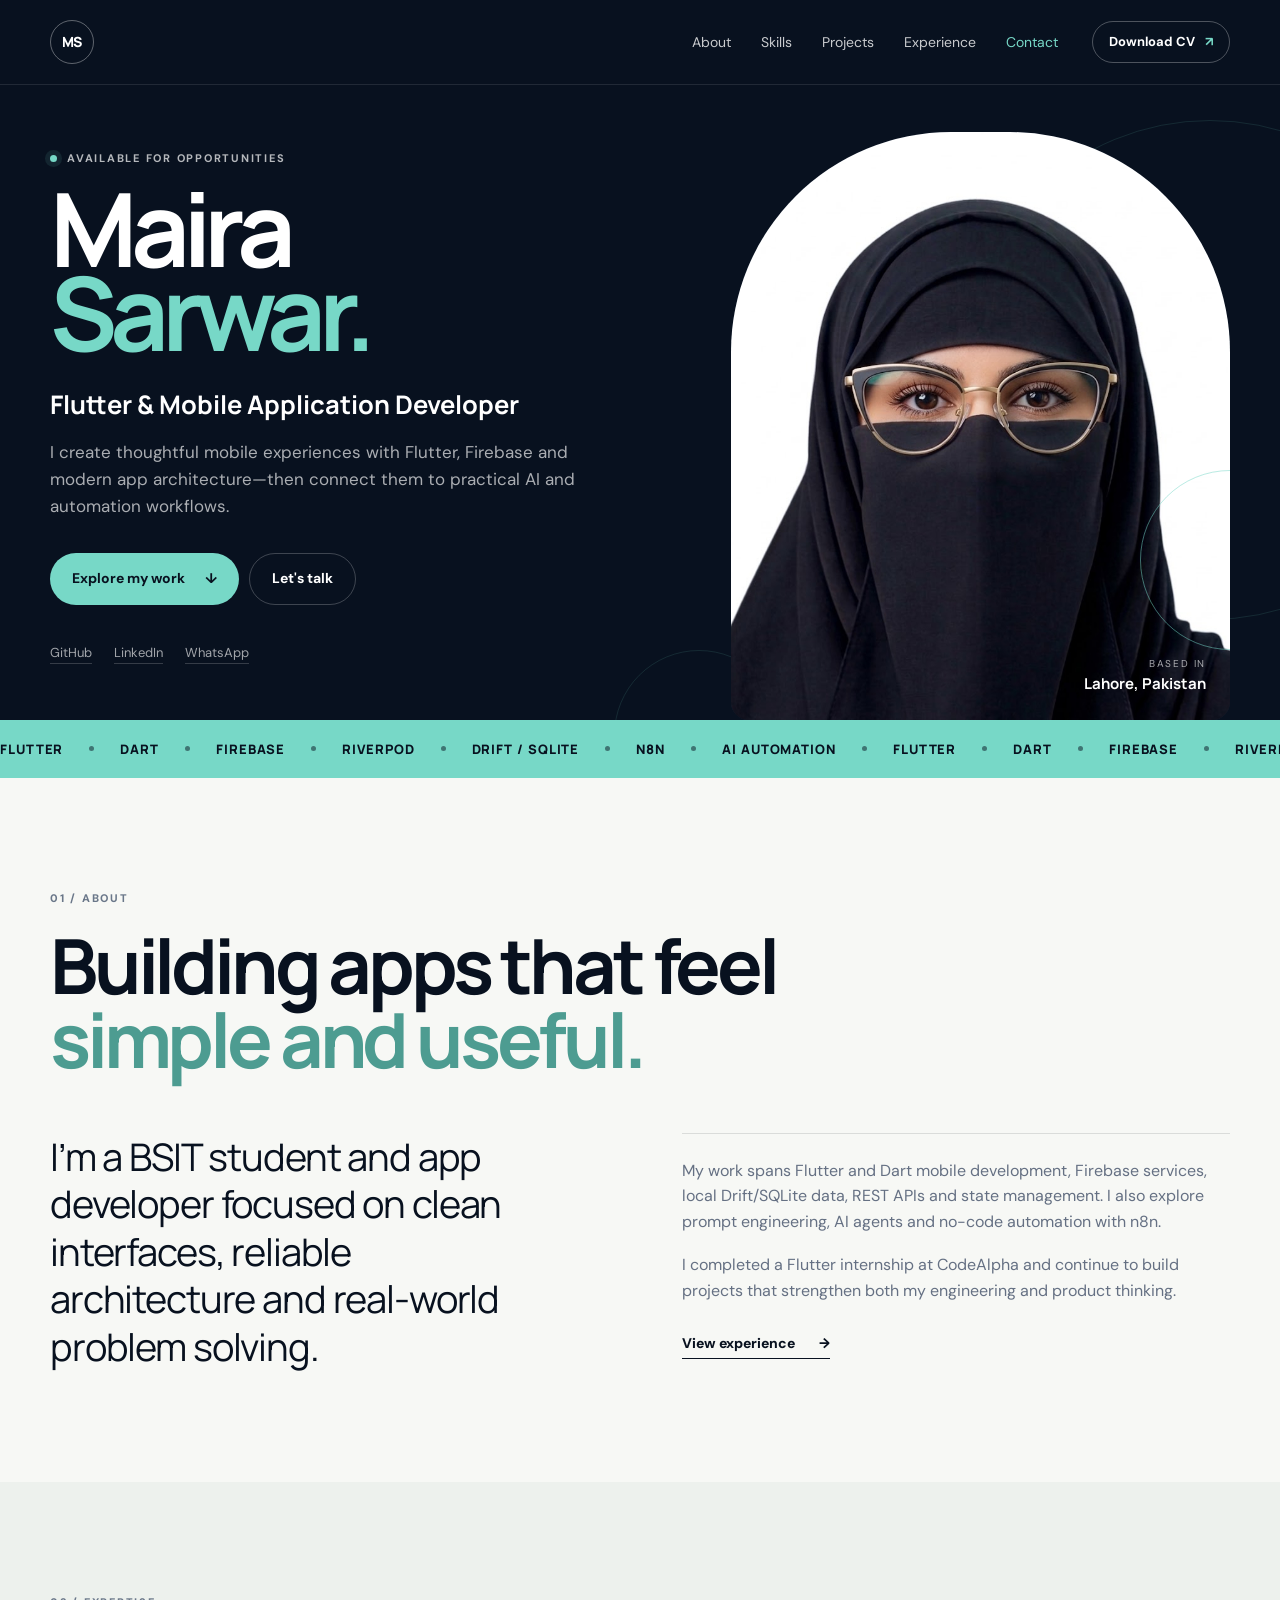
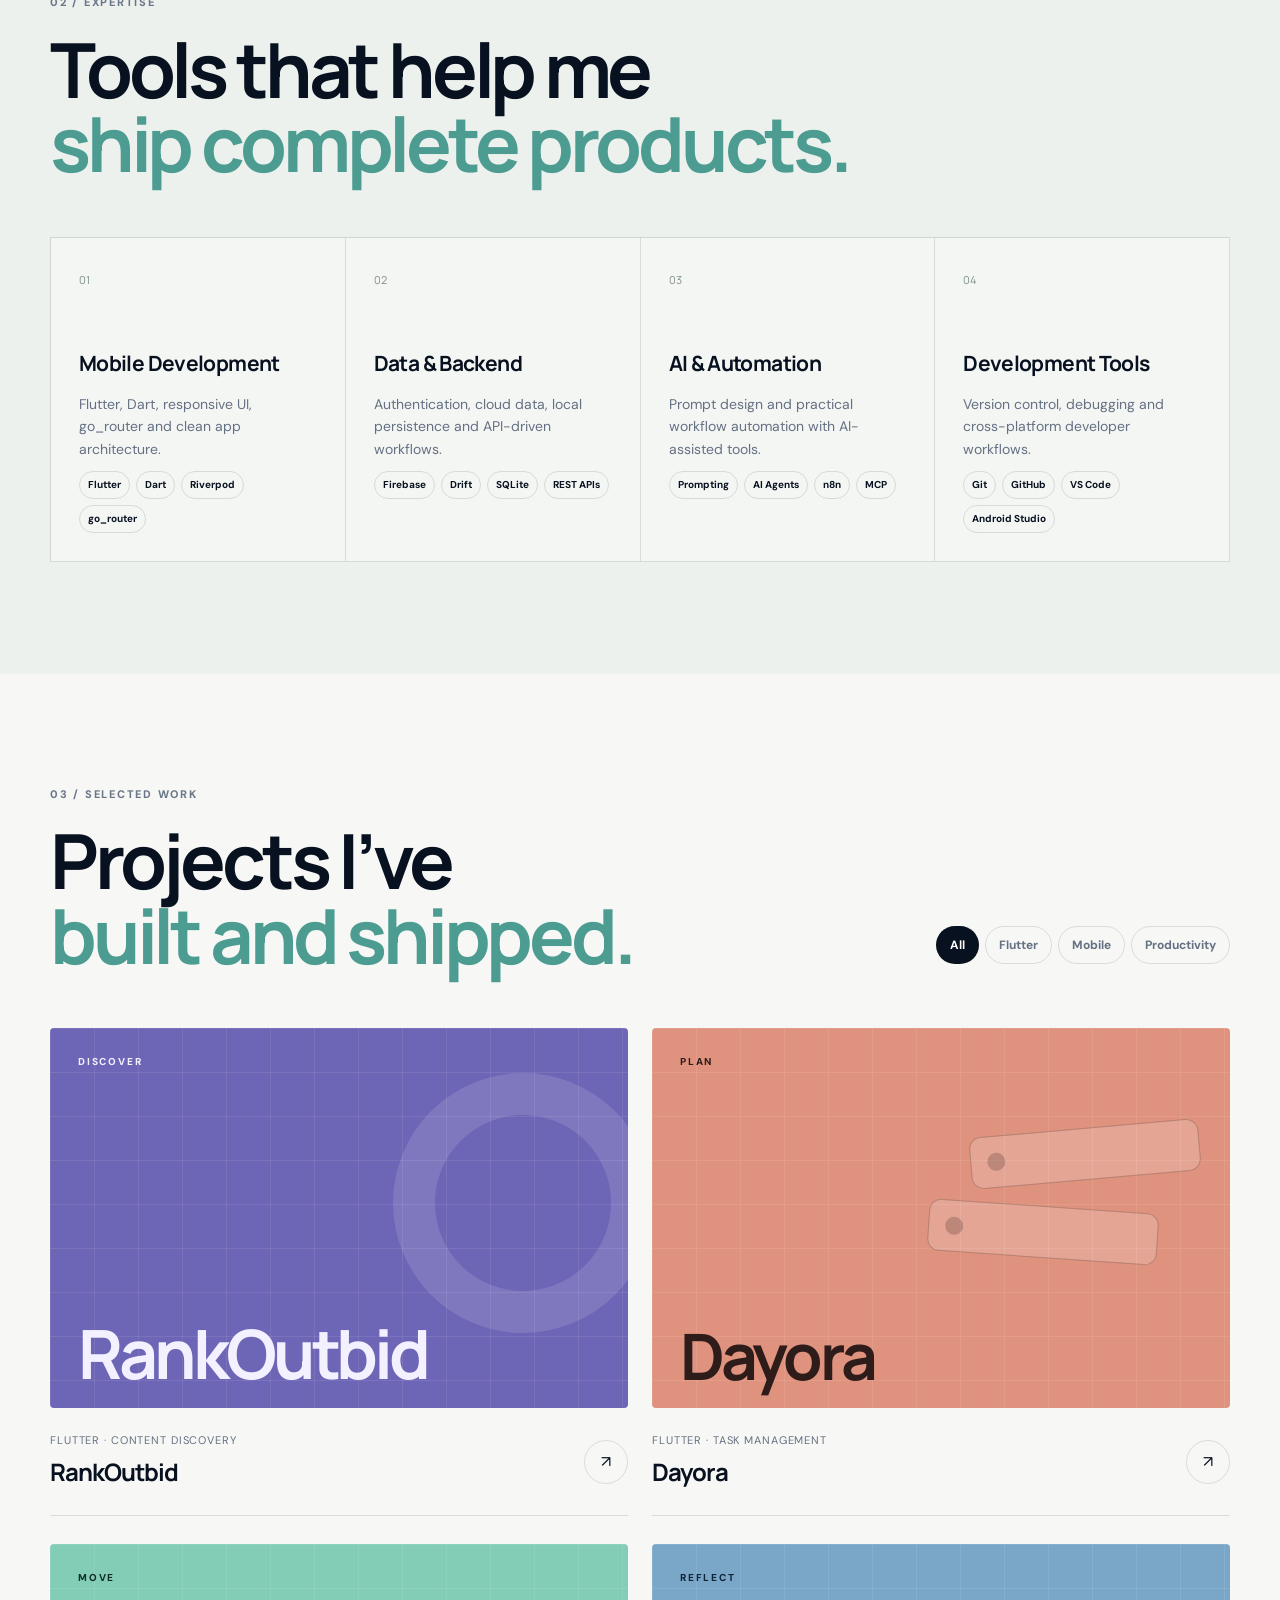
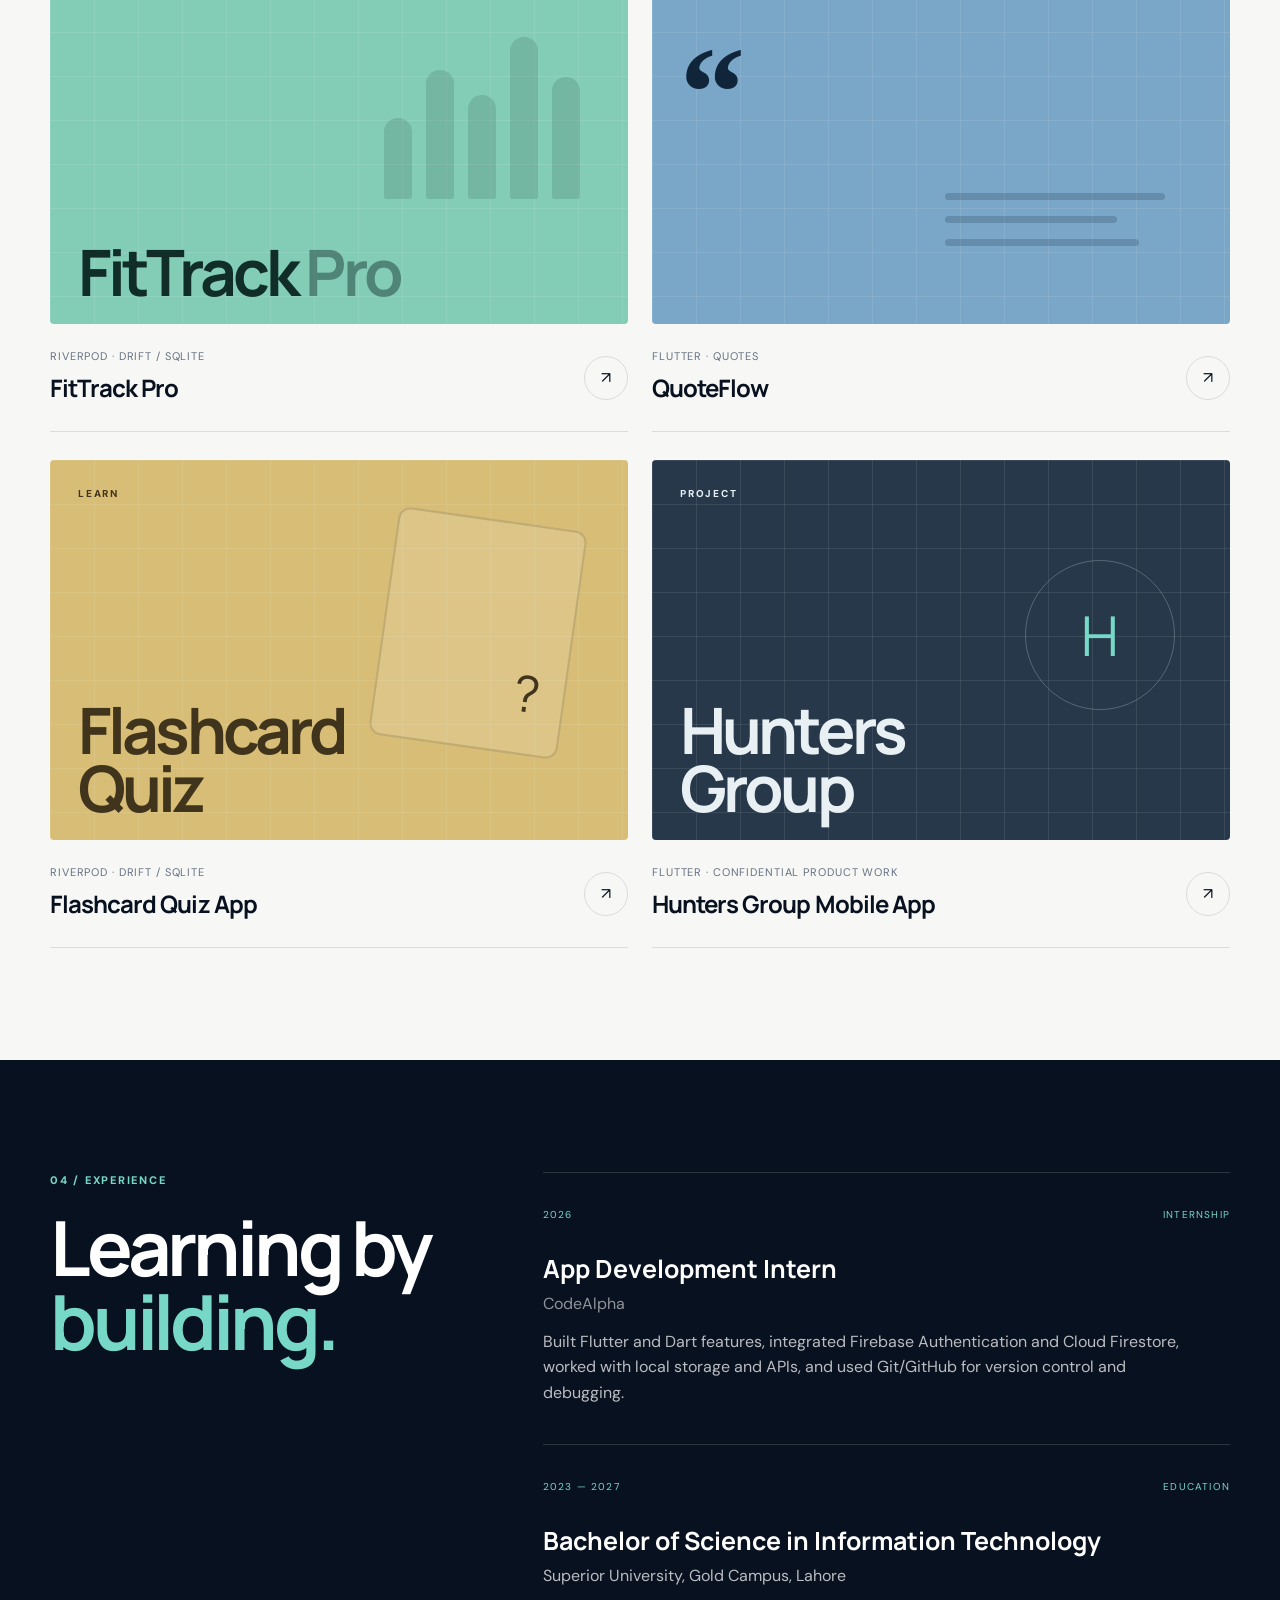
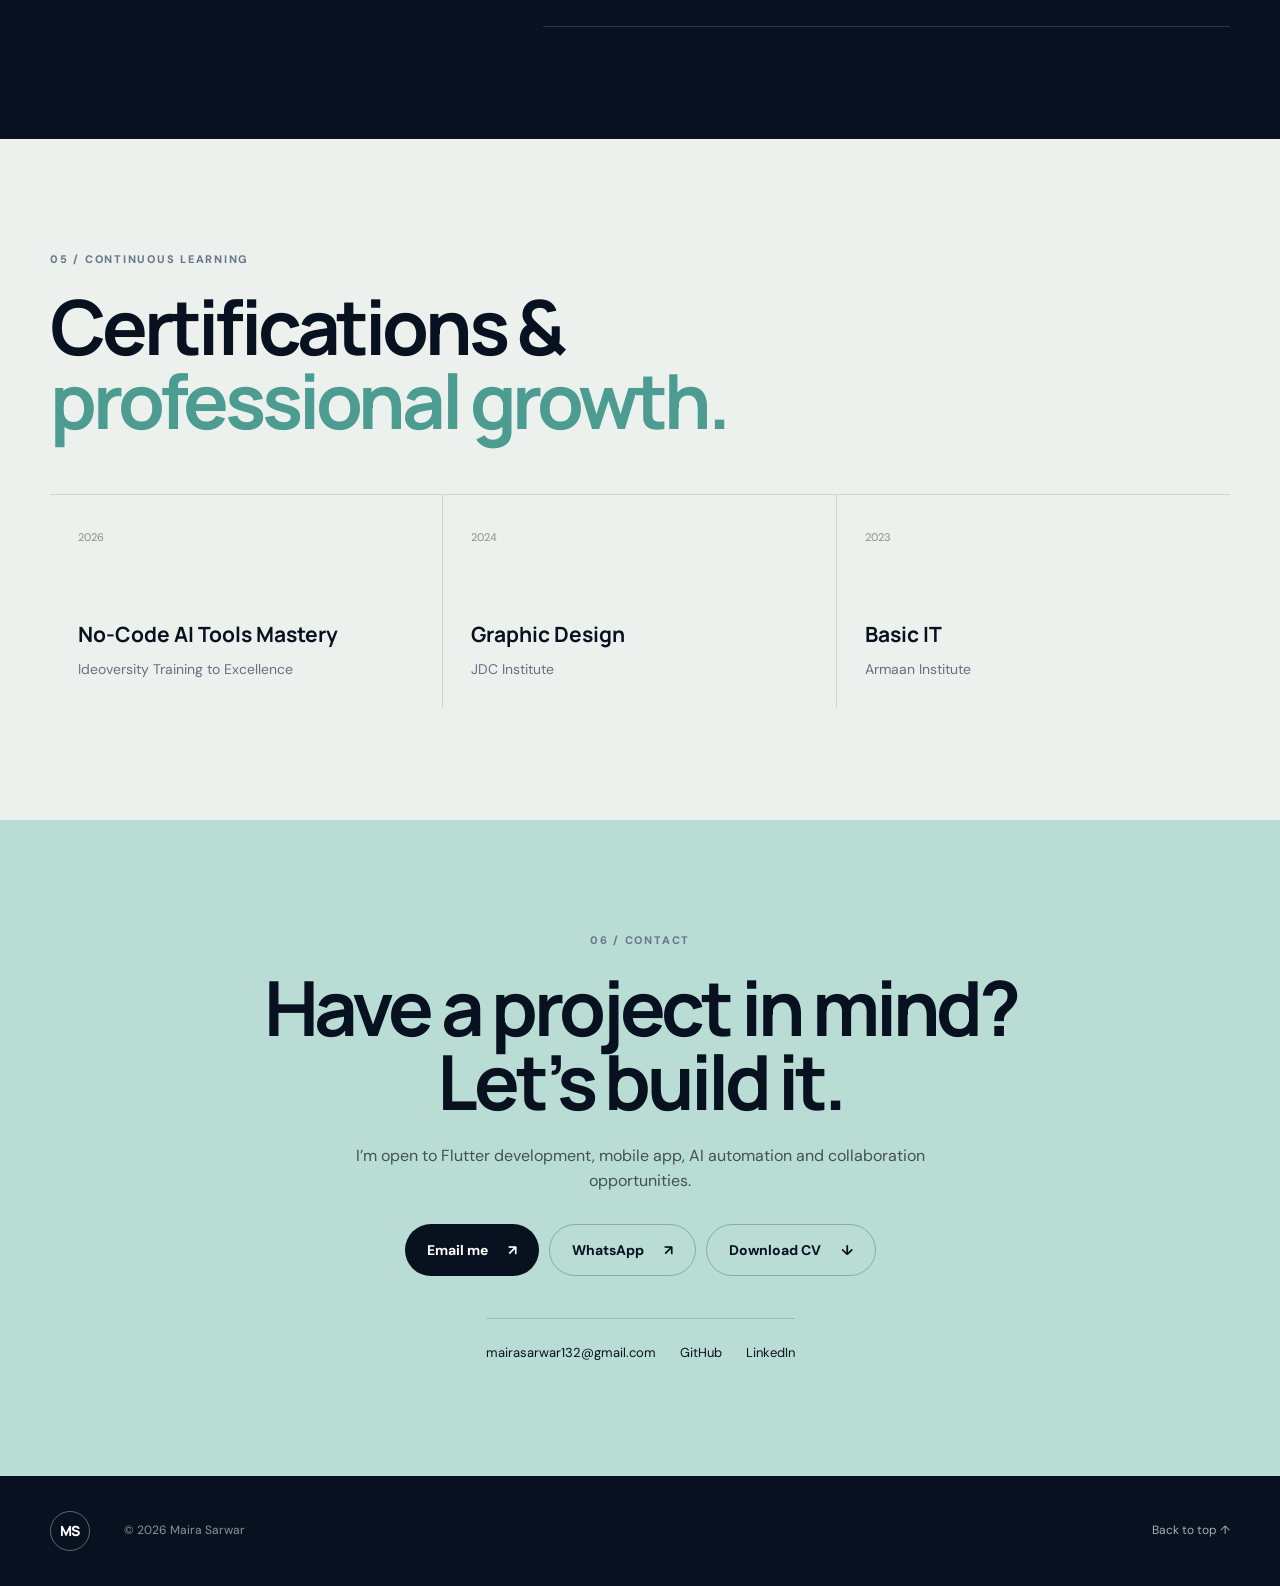
==== commit 19e960cb: "Deploy polished portfolio update Co-authored-by: Copilot App <223556219+Copilot@users.noreply.github" ====
--- a/index.html
+++ b/index.html
@@ -6,10 +6,33 @@
   <title>Maira Sarwar | Flutter Developer</title>
   <meta name="description" content="Portfolio of Maira Sarwar, a Flutter and mobile application developer building Firebase-backed apps, local database experiences and practical AI automations.">
   <meta name="theme-color" content="#08111f">
+  <meta name="robots" content="index, follow">
+  <link rel="canonical" href="https://mairasarwar132.github.io/">
   <meta property="og:title" content="Maira Sarwar | Flutter Developer">
   <meta property="og:description" content="Mobile applications, AI workflows and practical digital products.">
   <meta property="og:type" content="website">
-  <meta property="og:image" content="maira-sarwar.jpg">
+  <meta property="og:url" content="https://mairasarwar132.github.io/">
+  <meta property="og:image" content="https://mairasarwar132.github.io/maira-sarwar.jpg">
+  <meta name="twitter:card" content="summary_large_image">
+  <meta name="twitter:title" content="Maira Sarwar | Flutter Developer">
+  <meta name="twitter:description" content="Mobile applications, AI workflows and practical digital products.">
+  <meta name="twitter:image" content="https://mairasarwar132.github.io/maira-sarwar.jpg">
+  <script type="application/ld+json">
+  {
+    "@context": "https://schema.org",
+    "@type": "Person",
+    "name": "Maira Sarwar",
+    "jobTitle": "Flutter and Mobile Application Developer",
+    "url": "https://mairasarwar132.github.io/",
+    "image": "https://mairasarwar132.github.io/maira-sarwar.jpg",
+    "address": {"@type": "PostalAddress", "addressLocality": "Lahore", "addressCountry": "PK"},
+    "email": "mailto:mairasarwar132@gmail.com",
+    "sameAs": [
+      "https://github.com/mairasarwar132",
+      "https://linkedin.com/in/maira-sarwar-771231416"
+    ]
+  }
+  </script>
   <link rel="icon" href="data:image/svg+xml,%3Csvg xmlns='http://www.w3.org/2000/svg' viewBox='0 0 64 64'%3E%3Crect width='64' height='64' rx='16' fill='%2308111f'/%3E%3Ctext x='32' y='43' text-anchor='middle' font-family='Arial' font-size='30' font-weight='700' fill='%236ee7f5'%3EMS%3C/text%3E%3C/svg%3E">
   <link rel="preconnect" href="https://fonts.googleapis.com">
   <link rel="preconnect" href="https://fonts.gstatic.com" crossorigin>
@@ -32,7 +55,7 @@
         <a href="#experience">Experience</a>
         <a href="#contact">Contact</a>
       </div>
-      <a class="nav-resume" href="Maira-Sarwar-Resume.pdf" download>Download CV <span aria-hidden="true">↗</span></a>
+      <a class="nav-resume" href="Maira-Sarwar-Resume.pdf" download="Maira-Sarwar-Resume.pdf">Download CV <span aria-hidden="true">↗</span></a>
     </nav>
   </header>
 
@@ -48,7 +71,7 @@
           <p class="hero-intro">I create thoughtful mobile experiences with Flutter, Firebase and modern app architecture—then connect them to practical AI and automation workflows.</p>
           <div class="hero-actions">
             <a class="button button-primary" href="#projects">Explore my work <span aria-hidden="true">↓</span></a>
-            <a class="button button-ghost" href="mailto:mairasarwar132@gmail.com">Let's talk</a>
+            <a class="button button-ghost" href="mailto:mairasarwar132@gmail.com?subject=Portfolio%20Contact&body=Hello%20Maira%2C%0A%0A">Let's talk</a>
           </div>
           <div class="hero-social" aria-label="Social profiles">
             <a href="https://github.com/mairasarwar132" target="_blank" rel="noopener noreferrer">GitHub</a>
@@ -135,7 +158,7 @@
             <p class="section-label">03 / Selected work</p>
             <h2>Projects I’ve<br><em>built and shipped.</em></h2>
           </div>
-          <div class="filters" aria-label="Filter projects">
+          <div class="filters" role="group" aria-label="Filter projects">
             <button class="filter-button is-active" type="button" data-filter="all" aria-pressed="true">All</button>
             <button class="filter-button" type="button" data-filter="flutter" aria-pressed="false">Flutter</button>
             <button class="filter-button" type="button" data-filter="mobile" aria-pressed="false">Mobile</button>
@@ -143,6 +166,7 @@
           </div>
         </div>
 
+        <p class="sr-only" id="project-filter-status" role="status" aria-live="polite"></p>
         <div class="project-grid">
           <article class="project-card reveal" data-categories="flutter mobile productivity">
             <a class="project-link" href="https://github.com/mairasarwar132/rankoutbid" target="_blank" rel="noopener noreferrer" aria-label="Open RankOutbid on GitHub">
@@ -249,7 +273,7 @@
         <h2>Have a project in mind?<br><em>Let’s build it.</em></h2>
         <p>I’m open to Flutter development, mobile app, AI automation and collaboration opportunities.</p>
         <div class="contact-actions">
-          <a class="button button-primary" href="mailto:mairasarwar132@gmail.com">Email me <span>↗</span></a>
+          <a class="button button-primary" href="mailto:mairasarwar132@gmail.com?subject=Project%20Inquiry&body=Hello%20Maira%2C%0AI%20would%20like%20to%20discuss%20a%20project.%0A%0A">Email me <span>↗</span></a>
           <a class="button button-ghost" href="https://wa.me/923154845041" target="_blank" rel="noopener noreferrer">WhatsApp <span>↗</span></a>
           <a class="button button-ghost" href="Maira-Sarwar-Resume.pdf" download>Download CV <span>↓</span></a>
         </div>
--- a/style.css
+++ b/style.css
@@ -23,6 +23,7 @@
 }
 img { max-width: 100%; display: block; }
 a { color: inherit; }
+.sr-only { position: absolute; width: 1px; height: 1px; padding: 0; margin: -1px; overflow: hidden; clip: rect(0, 0, 0, 0); white-space: nowrap; border: 0; }
 .container { width: min(var(--max), calc(100% - 48px)); margin-inline: auto; }
 .skip-link { position: fixed; left: 16px; top: -60px; z-index: 100; background: var(--mint); color: var(--ink); padding: 10px 16px; font-weight: 700; }
 .skip-link:focus { top: 16px; }
@@ -40,6 +41,7 @@
 .nav-menu { display: flex; gap: 30px; margin-left: auto; }
 .nav-menu a { text-decoration: none; font-size: 14px; color: rgba(255,255,255,.78); transition: color .2s; }
 .nav-menu a:hover { color: var(--mint); }
+.nav-menu a.is-active { color: var(--mint); }
 .nav-resume { border: 1px solid rgba(255,255,255,.28); border-radius: 999px; padding: 10px 16px; text-decoration: none; font-size: 13px; font-weight: 700; }
 .nav-resume span { margin-left: 7px; color: var(--mint); }
 .nav-toggle { display: none; }
@@ -174,8 +176,8 @@
 .footer-brand { width: 40px; height: 40px; }
 .back-link { margin-left: auto; color: rgba(255,255,255,.65); text-decoration: none; font-size: 12px; }
 
-.reveal { opacity: 0; transform: translateY(18px); transition: opacity .7s ease, transform .7s ease; }
-.reveal.is-visible { opacity: 1; transform: none; }
+.js .reveal { opacity: 0; transform: translateY(18px); transition: opacity .7s ease, transform .7s ease; }
+.js .reveal.is-visible { opacity: 1; transform: none; }
 
 @media (max-width: 980px) {
   .nav-menu { gap: 18px; }
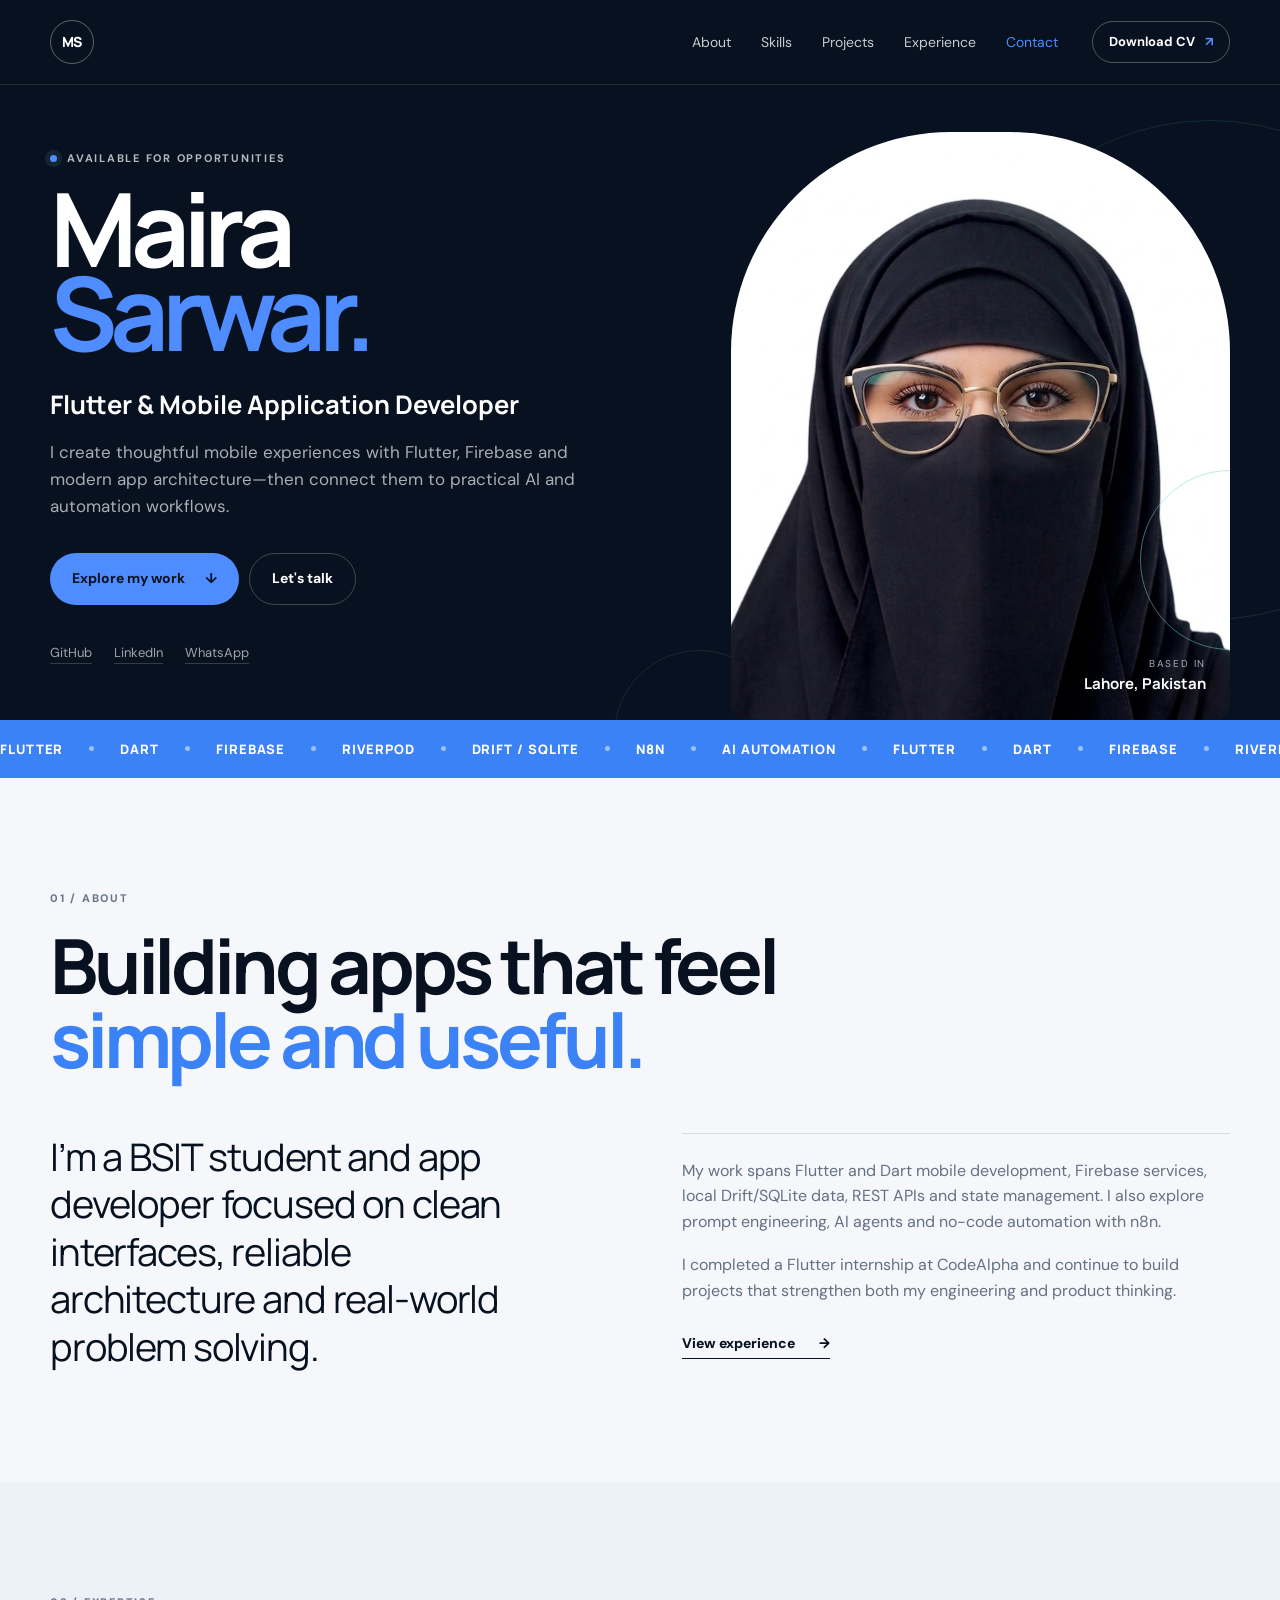
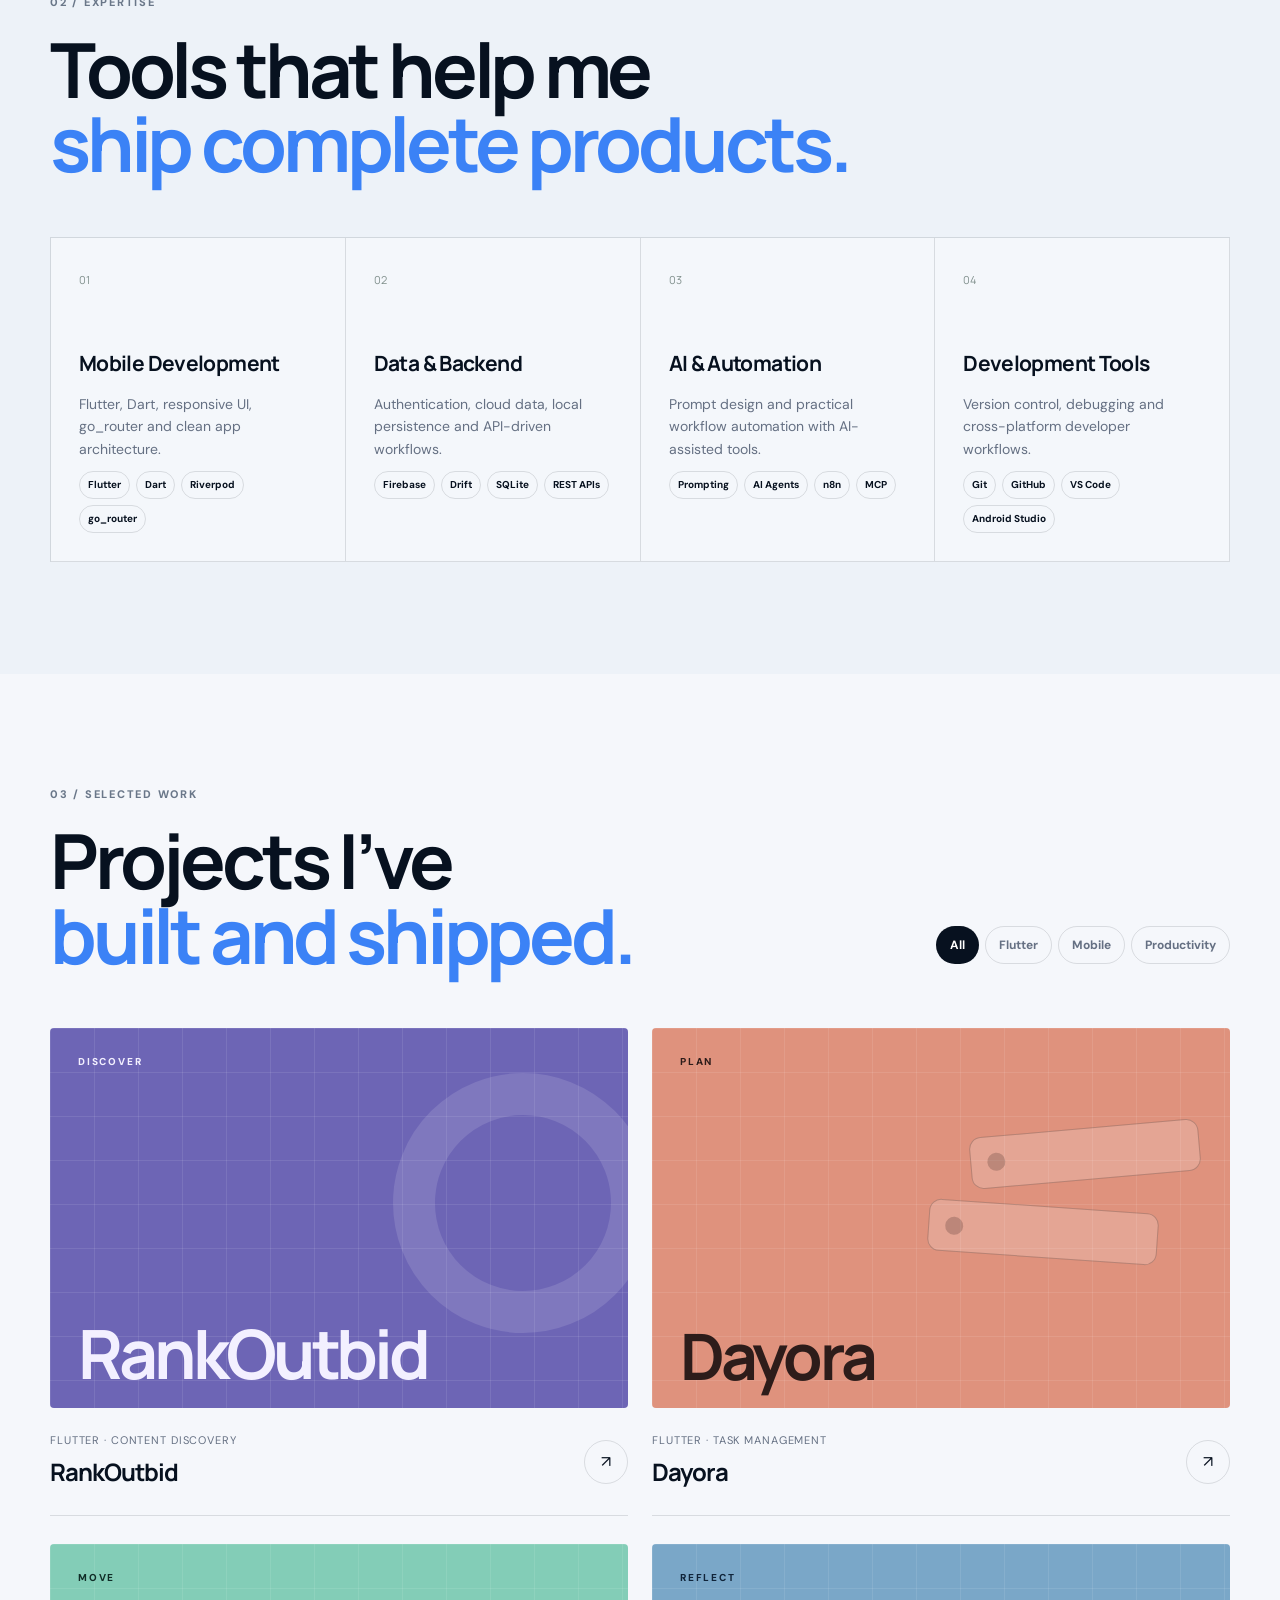
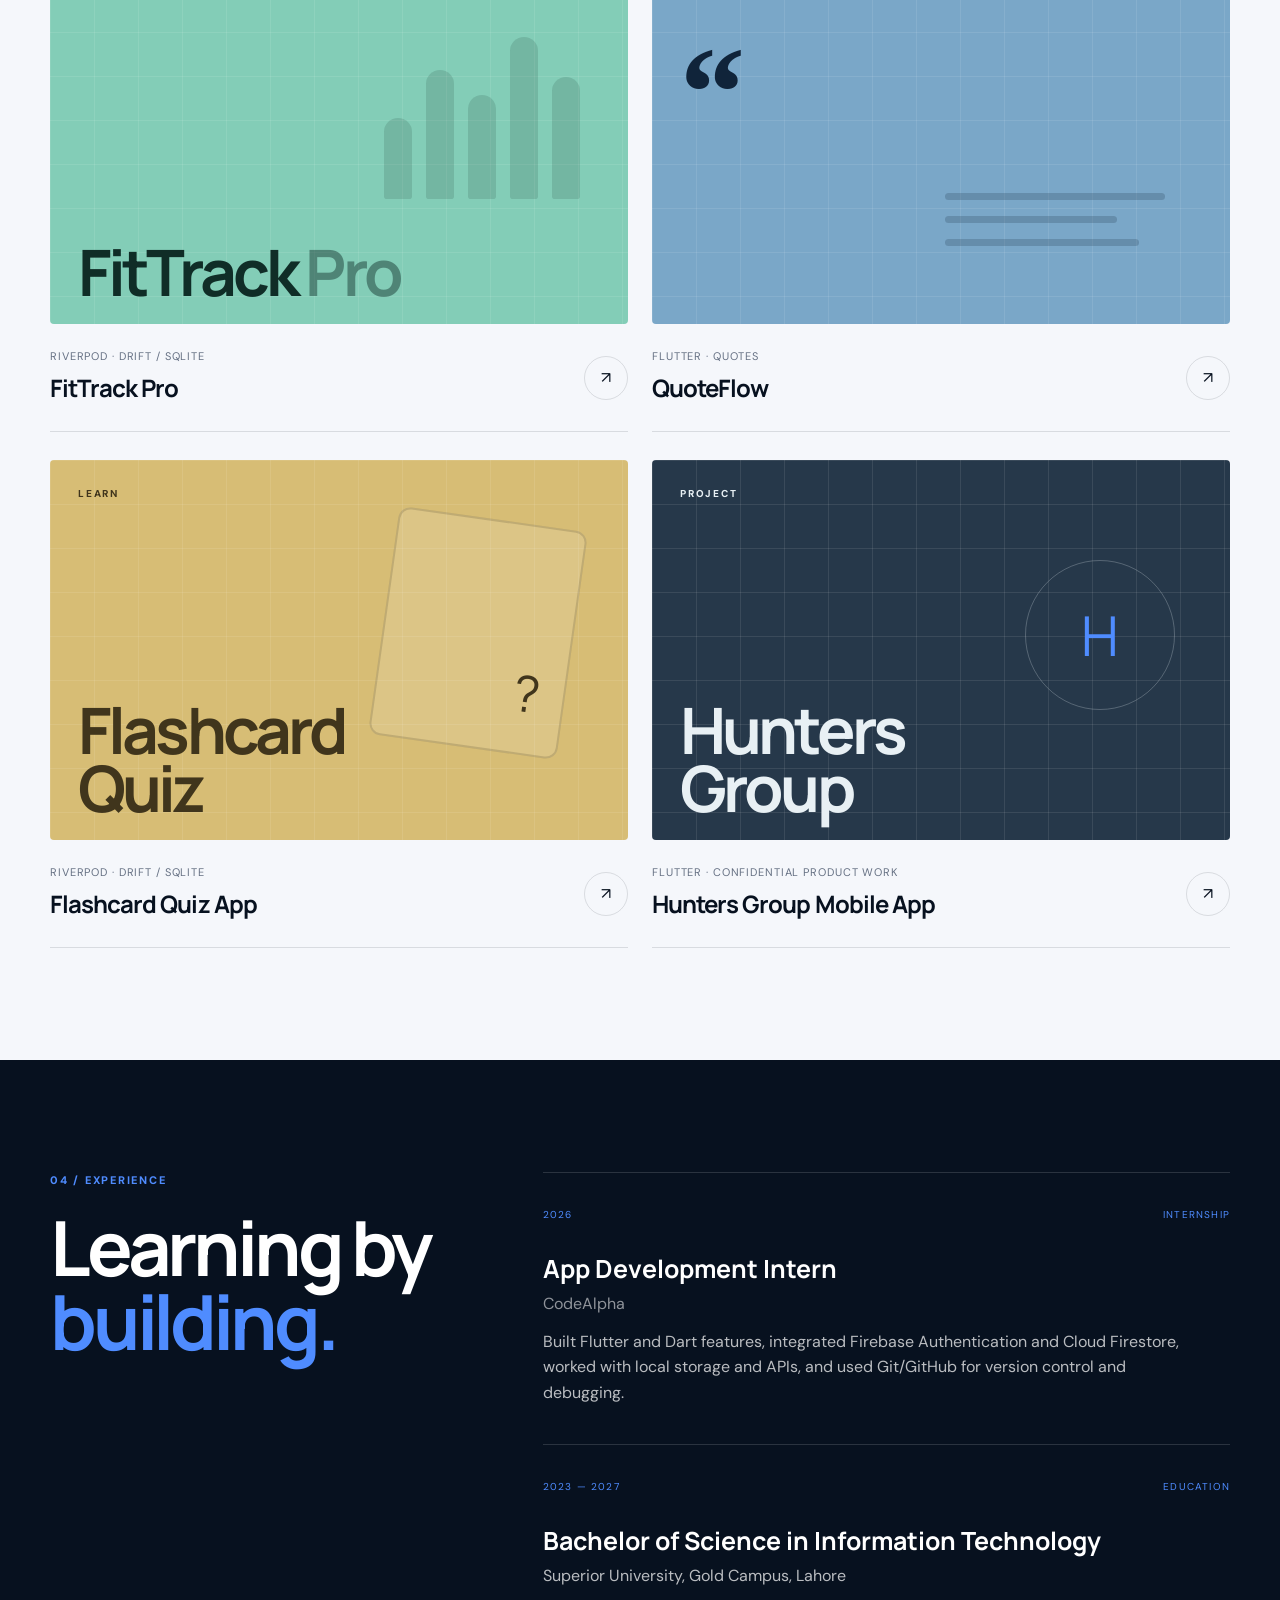
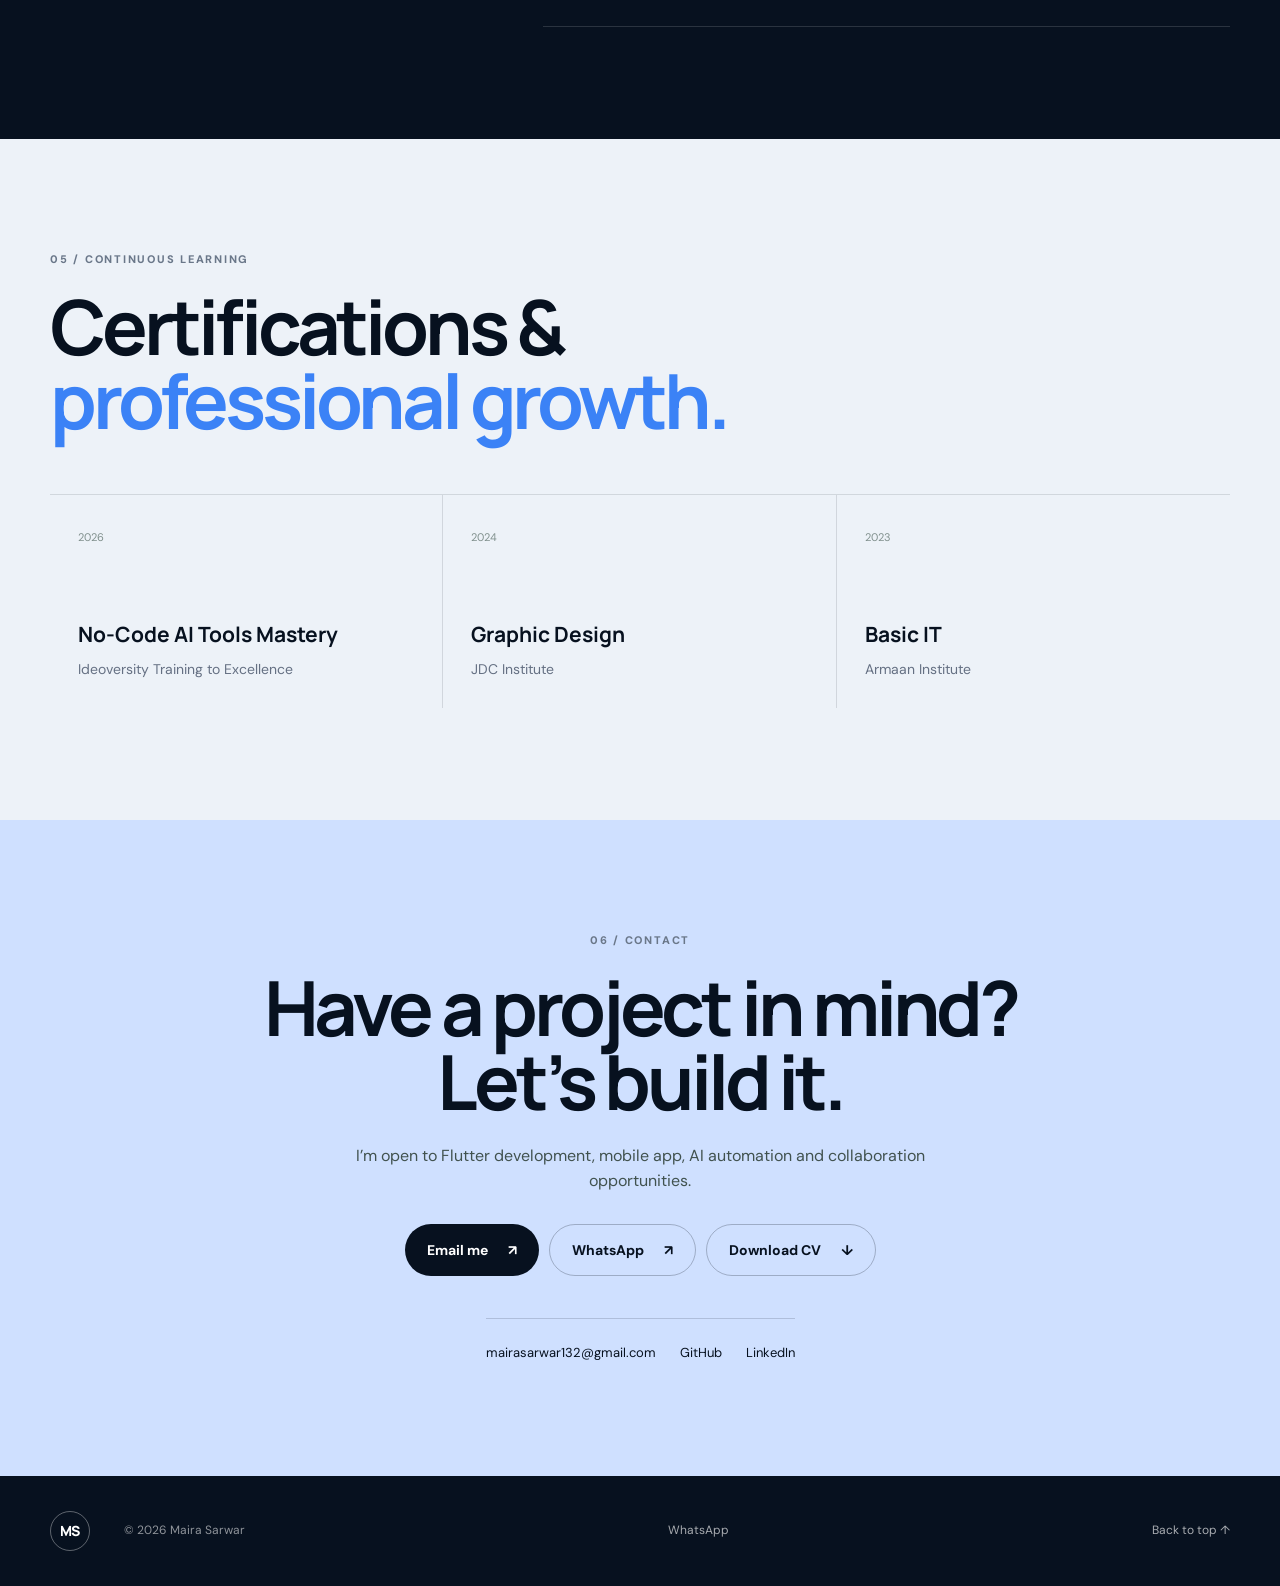
==== commit 0cec129c: "Complete navy and electric blue portfolio redesign Co-authored-by: Copilot App <223556219+Copilot@us" ====
--- a/index.html
+++ b/index.html
@@ -76,7 +76,7 @@
           <div class="hero-social" aria-label="Social profiles">
             <a href="https://github.com/mairasarwar132" target="_blank" rel="noopener noreferrer">GitHub</a>
             <a href="https://linkedin.com/in/maira-sarwar-771231416" target="_blank" rel="noopener noreferrer">LinkedIn</a>
-            <a href="https://wa.me/923154845041" target="_blank" rel="noopener noreferrer">WhatsApp</a>
+            <a href="https://wa.me/923154845041?text=Hi%20Maira%2C%20I%20found%20your%20portfolio%20and%20would%20like%20to%20discuss%20an%20opportunity." target="_blank" rel="noopener noreferrer">WhatsApp</a>
           </div>
         </div>
         <div class="hero-portrait reveal">
@@ -274,7 +274,7 @@
         <p>I’m open to Flutter development, mobile app, AI automation and collaboration opportunities.</p>
         <div class="contact-actions">
           <a class="button button-primary" href="mailto:mairasarwar132@gmail.com?subject=Project%20Inquiry&body=Hello%20Maira%2C%0AI%20would%20like%20to%20discuss%20a%20project.%0A%0A">Email me <span>↗</span></a>
-          <a class="button button-ghost" href="https://wa.me/923154845041" target="_blank" rel="noopener noreferrer">WhatsApp <span>↗</span></a>
+          <a class="button button-ghost" href="https://wa.me/923154845041?text=Hi%20Maira%2C%20I%20have%20a%20project%20inquiry%20from%20your%20portfolio." target="_blank" rel="noopener noreferrer">WhatsApp <span>↗</span></a>
           <a class="button button-ghost" href="Maira-Sarwar-Resume.pdf" download>Download CV <span>↓</span></a>
         </div>
         <div class="contact-links">
@@ -290,6 +290,7 @@
     <div class="container footer-inner">
       <a class="brand footer-brand" href="#top" aria-label="Back to top"><span>MS</span></a>
       <p>© <span id="year"></span> Maira Sarwar</p>
+      <a class="back-link" href="https://wa.me/923154845041?text=Hi%20Maira%2C%20I%20found%20your%20portfolio%20and%20would%20like%20to%20connect." target="_blank" rel="noopener noreferrer">WhatsApp</a>
       <a class="back-link" href="#top">Back to top ↑</a>
     </div>
   </footer>
--- a/style.css
+++ b/style.css
@@ -1,10 +1,11 @@
 :root {
-  --ink: #08111f;
-  --ink-2: #101b2d;
-  --paper: #f7f8f5;
+  --ink: #07111f;
+  --ink-2: #0d1b33;
+  --paper: #f5f7fb;
   --white: #ffffff;
-  --mint: #77d8c7;
-  --cyan: #72cfd8;
+  --mint: #4f8cff;
+  --cyan: #73a4ff;
+  --electric: #3b82f6;
   --coral: #ef9b82;
   --line: rgba(8, 17, 31, 0.12);
   --muted: #657083;
@@ -75,18 +76,18 @@
 .orbit-one { width: 500px; height: 500px; right: -180px; top: 120px; }
 .orbit-two { width: 170px; height: 170px; left: 48%; bottom: -100px; }
 
-.ticker { height: 58px; background: var(--mint); color: var(--ink); overflow: hidden; display: flex; align-items: center; }
+.ticker { height: 58px; background: var(--electric); color: var(--white); overflow: hidden; display: flex; align-items: center; }
 .ticker-track { display: flex; align-items: center; gap: 26px; min-width: max-content; animation: ticker 18s linear infinite; }
 .ticker-track span { font-family: "Manrope", sans-serif; font-size: 13px; font-weight: 800; text-transform: uppercase; letter-spacing: .07em; }
-.ticker-track i { width: 5px; height: 5px; border-radius: 50%; background: var(--ink); opacity: .5; }
+.ticker-track i { width: 5px; height: 5px; border-radius: 50%; background: var(--white); opacity: .5; }
 @keyframes ticker { to { transform: translateX(-30%); } }
 
 .section { padding: 112px 0; }
-.section-tint { background: #edf1ed; }
+.section-tint { background: #edf2f8; }
 .section-heading { margin-bottom: 56px; }
 .section-label { margin: 0 0 20px; color: #6a7789; text-transform: uppercase; letter-spacing: .16em; font-size: 11px; font-weight: 800; }
 .section-heading h2, .contact-layout h2 { margin: 0; max-width: 800px; font-family: "Manrope", sans-serif; font-size: clamp(44px, 6vw, 76px); line-height: .98; letter-spacing: -.055em; }
-.section-heading h2 em, .contact-layout h2 em { color: #4d9c91; font-style: normal; }
+.section-heading h2 em, .contact-layout h2 em { color: var(--electric); font-style: normal; }
 .about-grid { display: grid; grid-template-columns: 1fr 1fr; gap: 84px; align-items: start; }
 .about-lead { margin: 0; max-width: 480px; font-family: "Manrope", sans-serif; font-size: clamp(26px, 3vw, 38px); line-height: 1.25; letter-spacing: -.03em; }
 .about-copy { border-top: 1px solid var(--line); padding-top: 24px; }
@@ -160,7 +161,7 @@
 .course-card h3 { margin: 70px 0 6px; font-family: "Manrope", sans-serif; font-size: 21px; }
 .course-card p { margin: 0; color: var(--muted); font-size: 14px; }
 
-.contact-section { background: #b9ddd5; text-align: center; }
+.contact-section { background: #cfe0ff; text-align: center; }
 .contact-layout { display: flex; flex-direction: column; align-items: center; }
 .contact-layout h2 em { color: var(--ink); }
 .contact-layout > p:not(.section-label) { max-width: 580px; margin: 24px 0 30px; color: #41524f; }
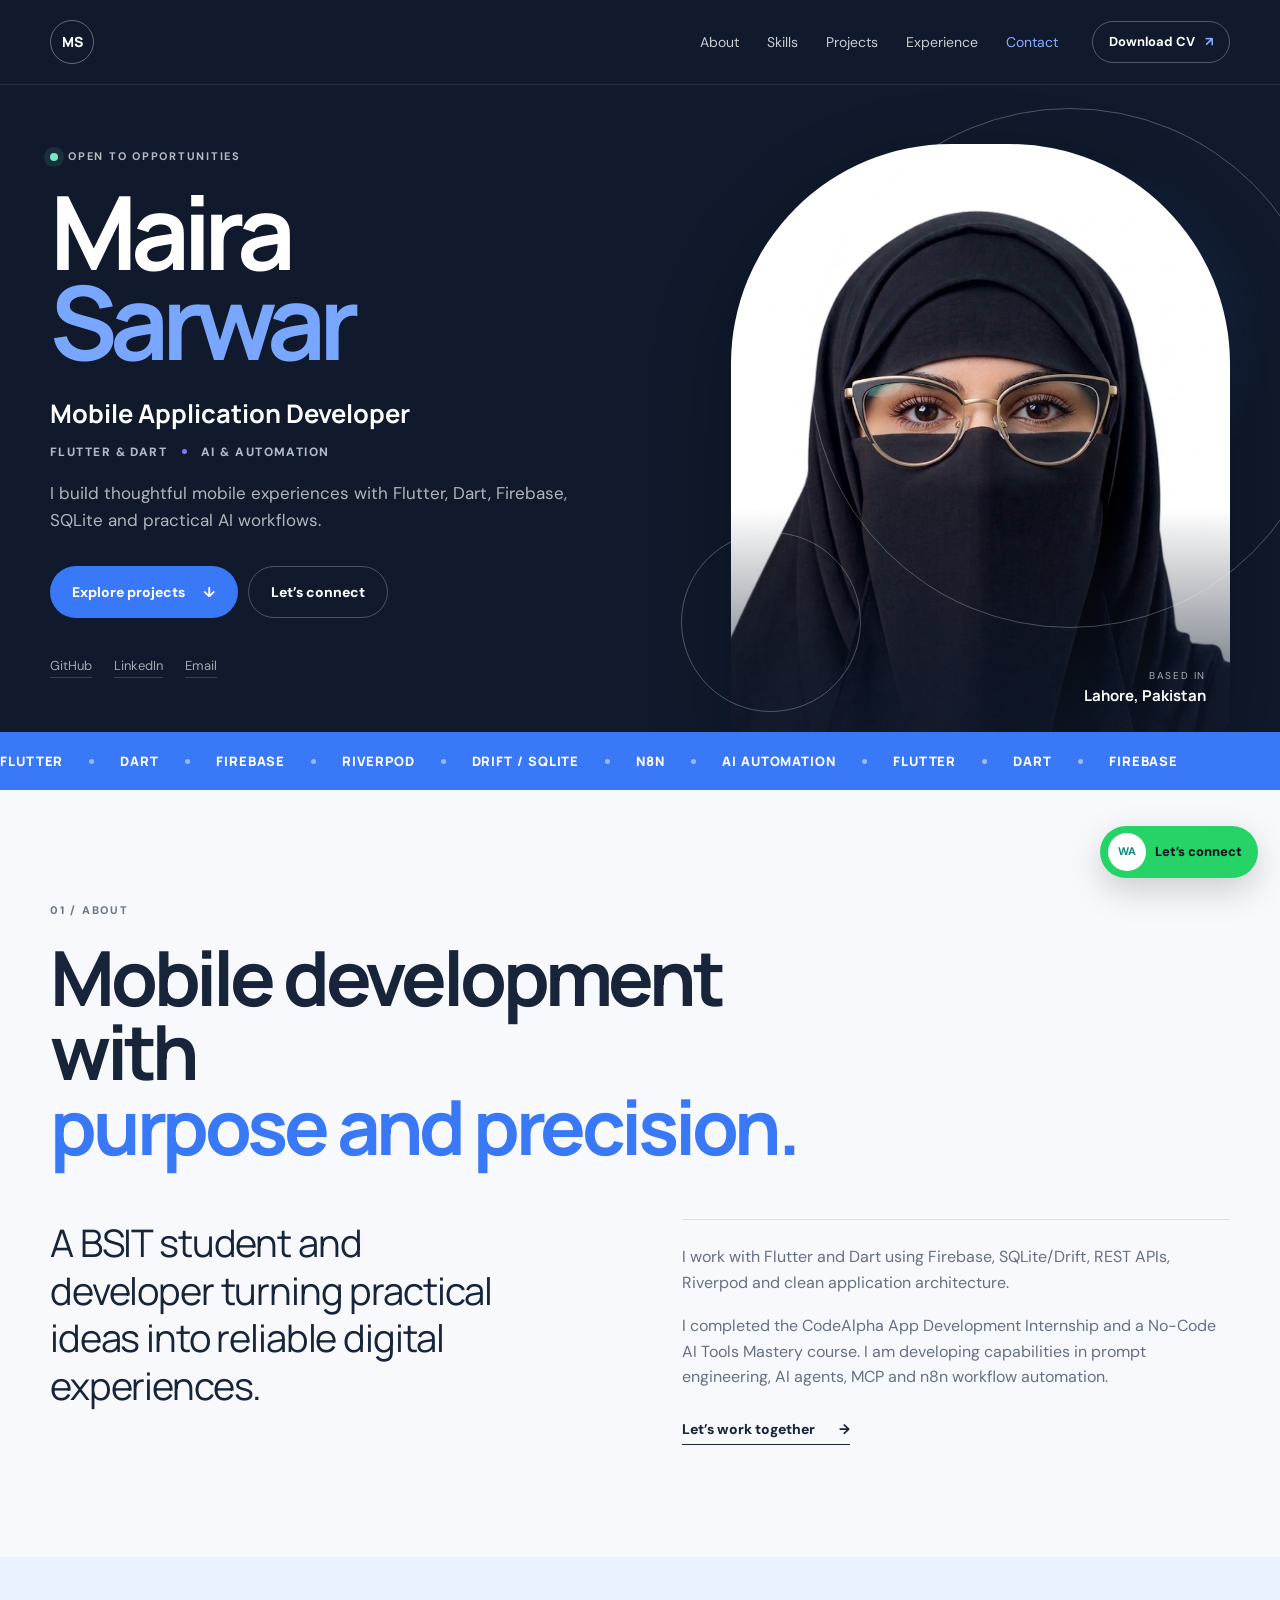
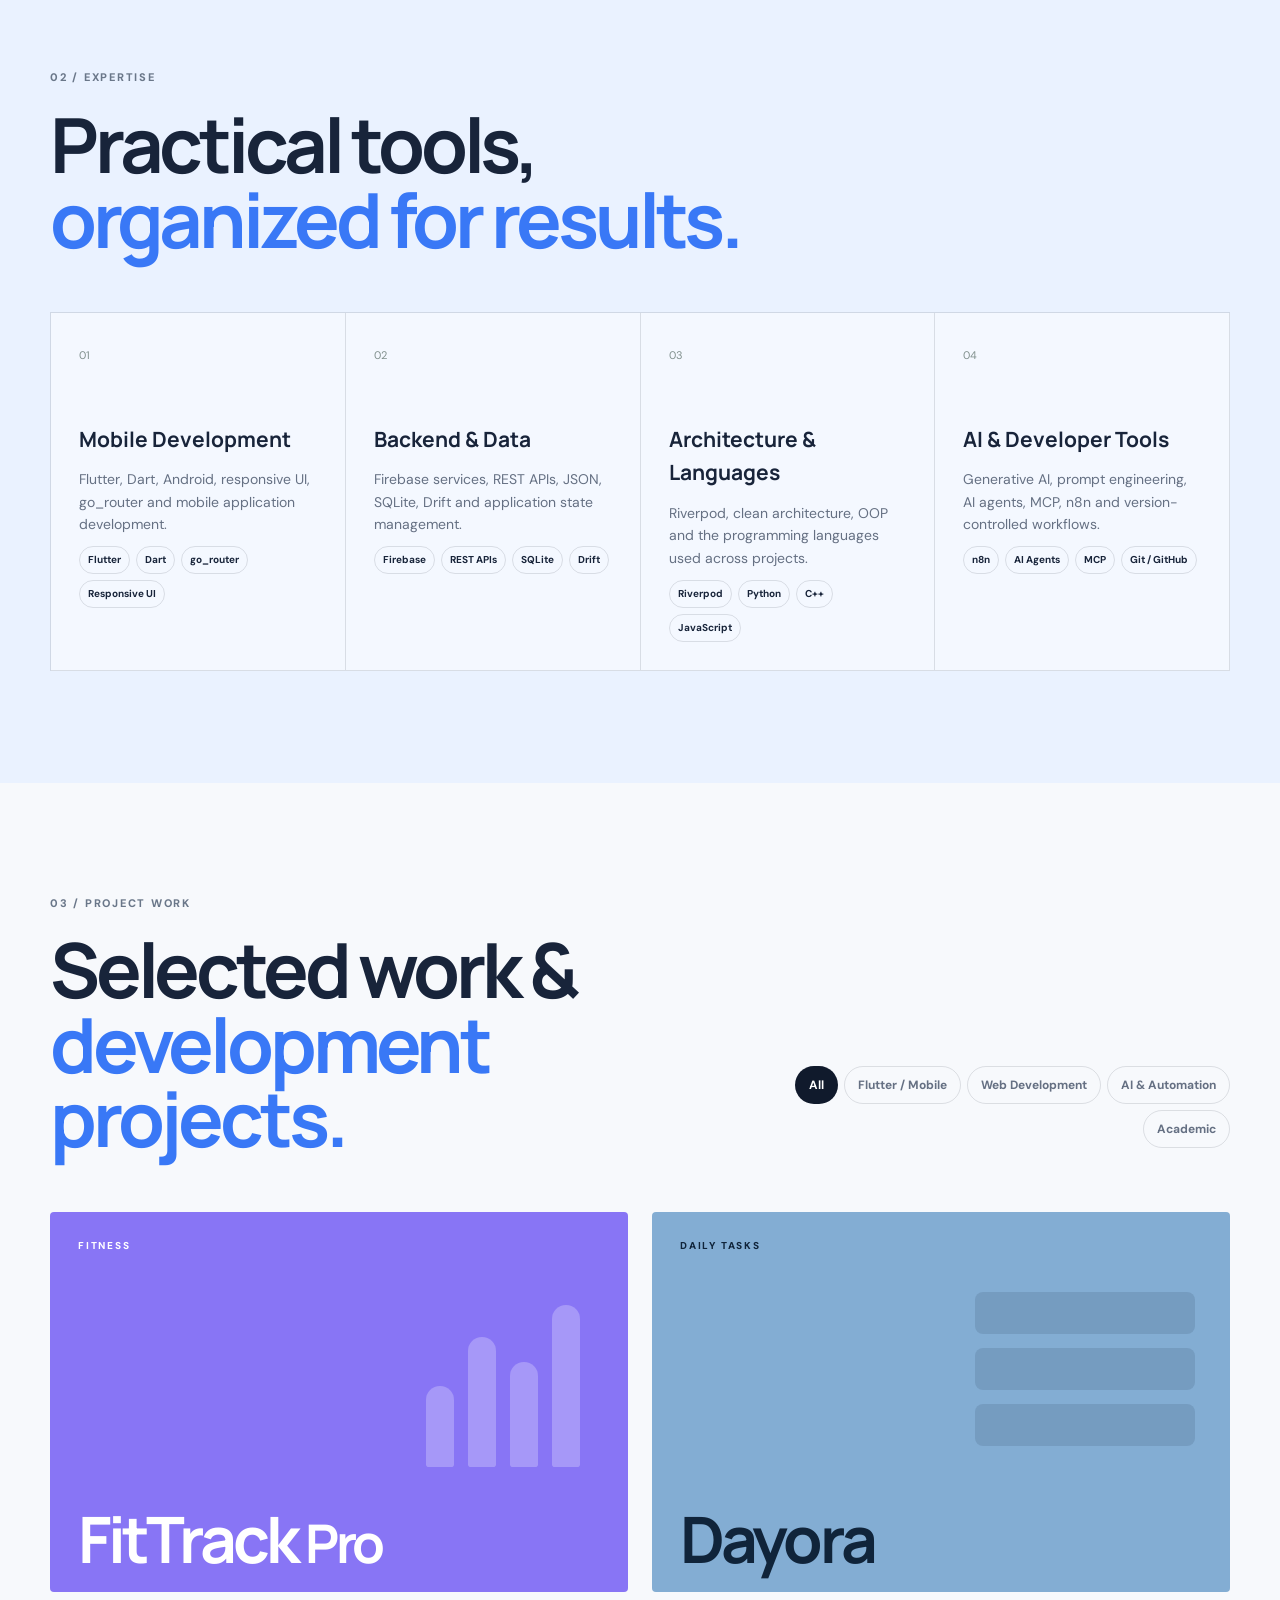
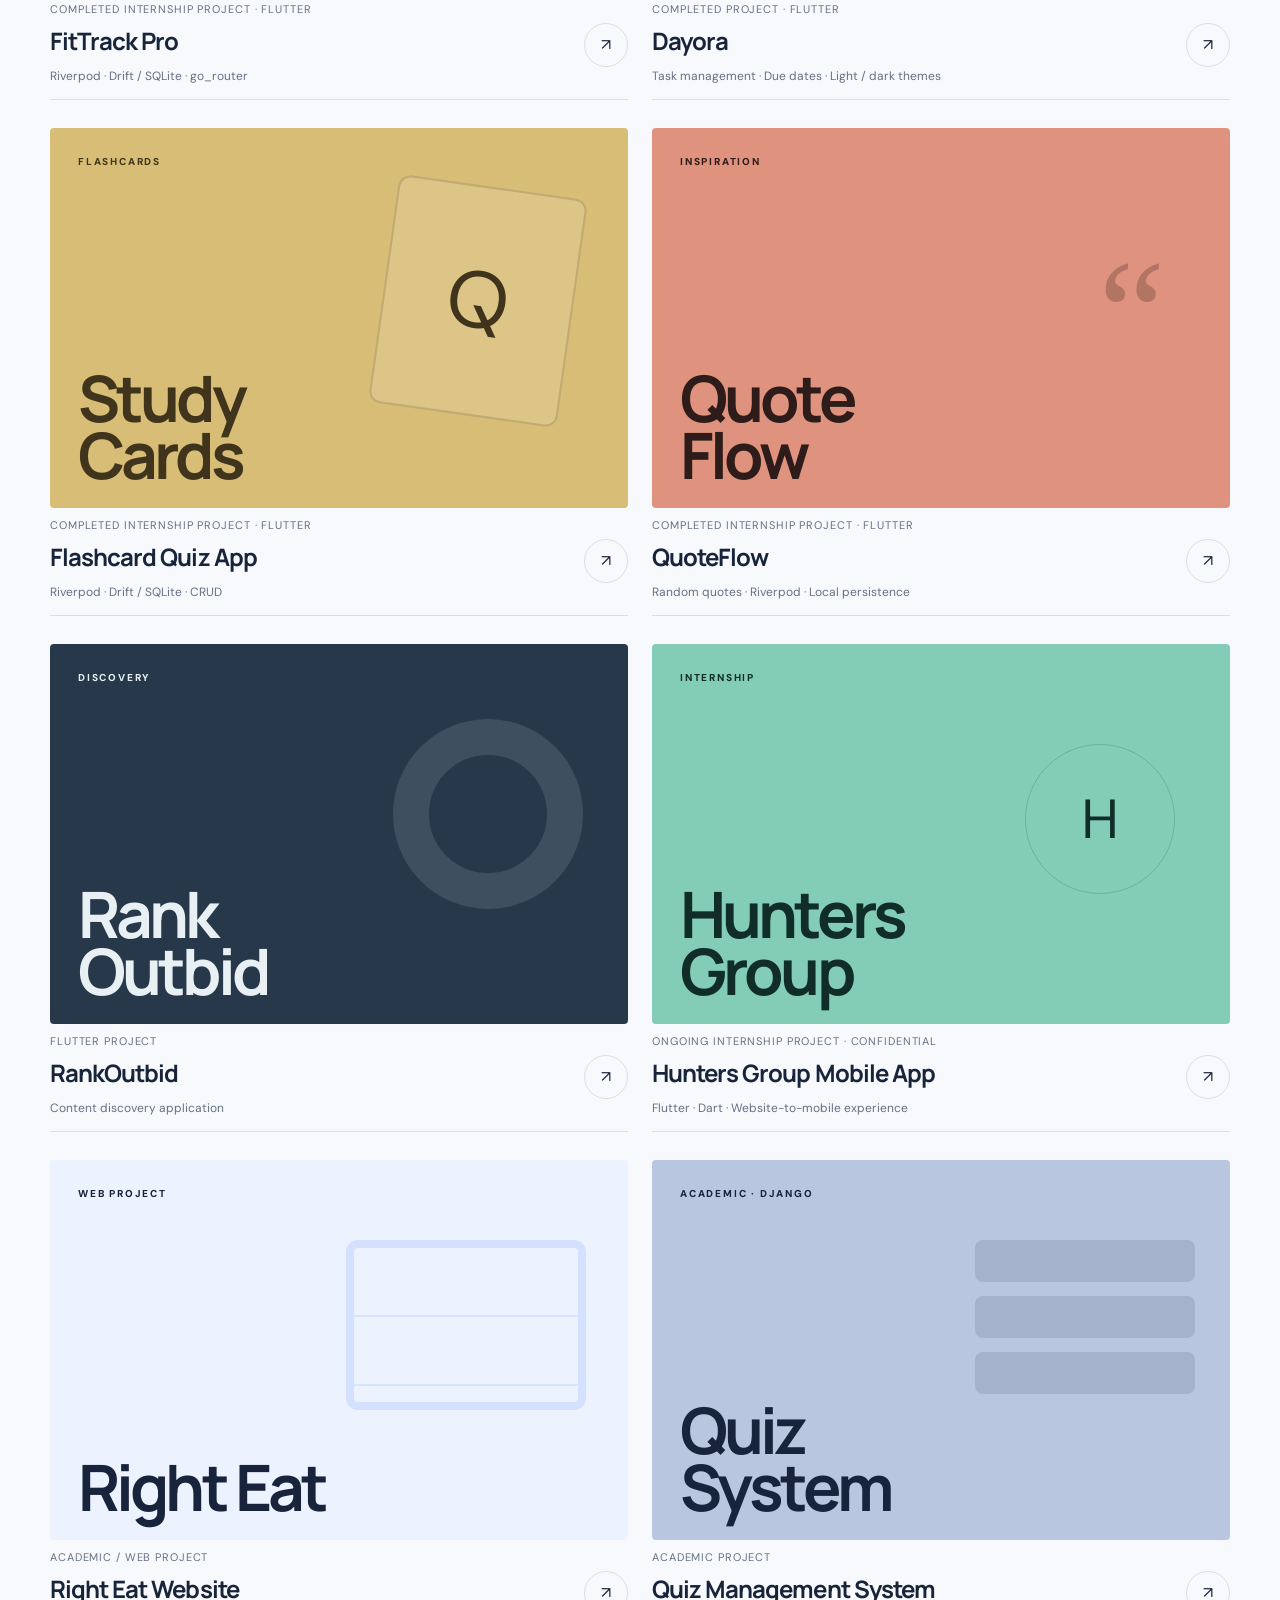
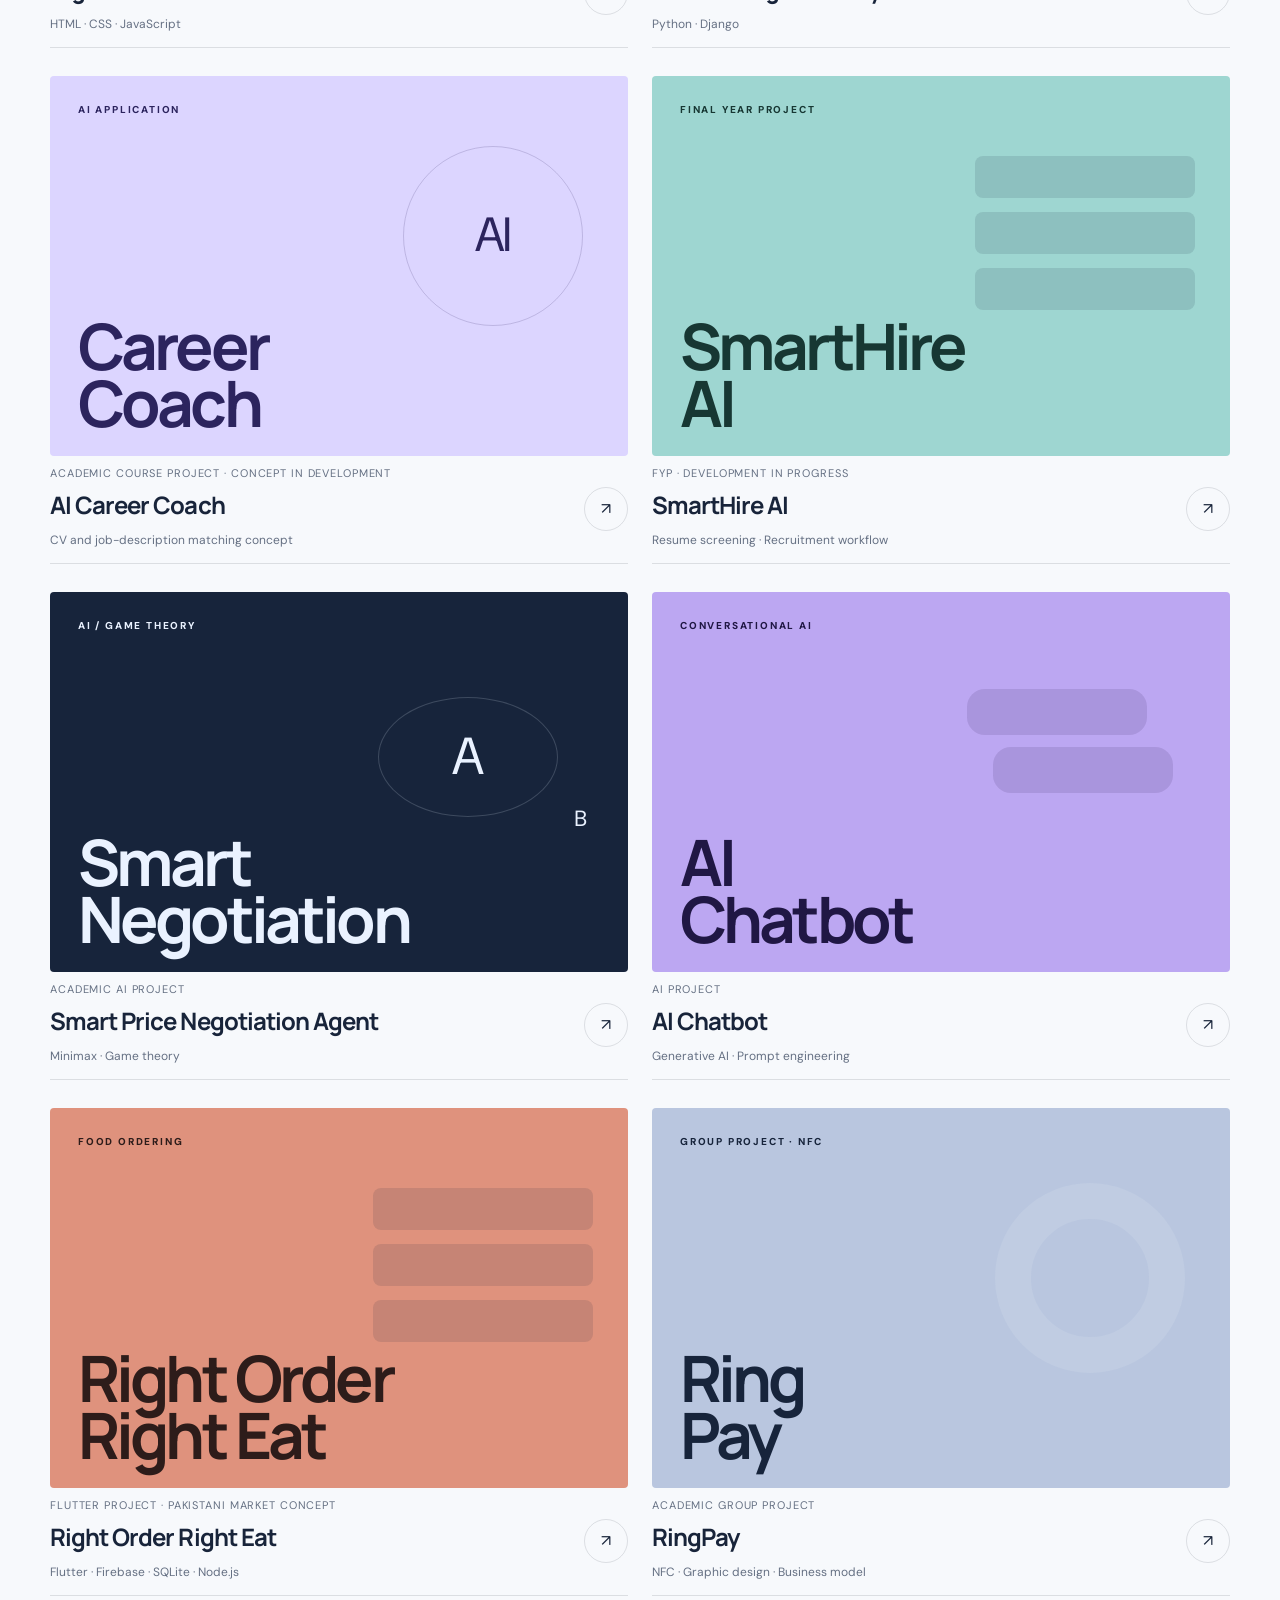
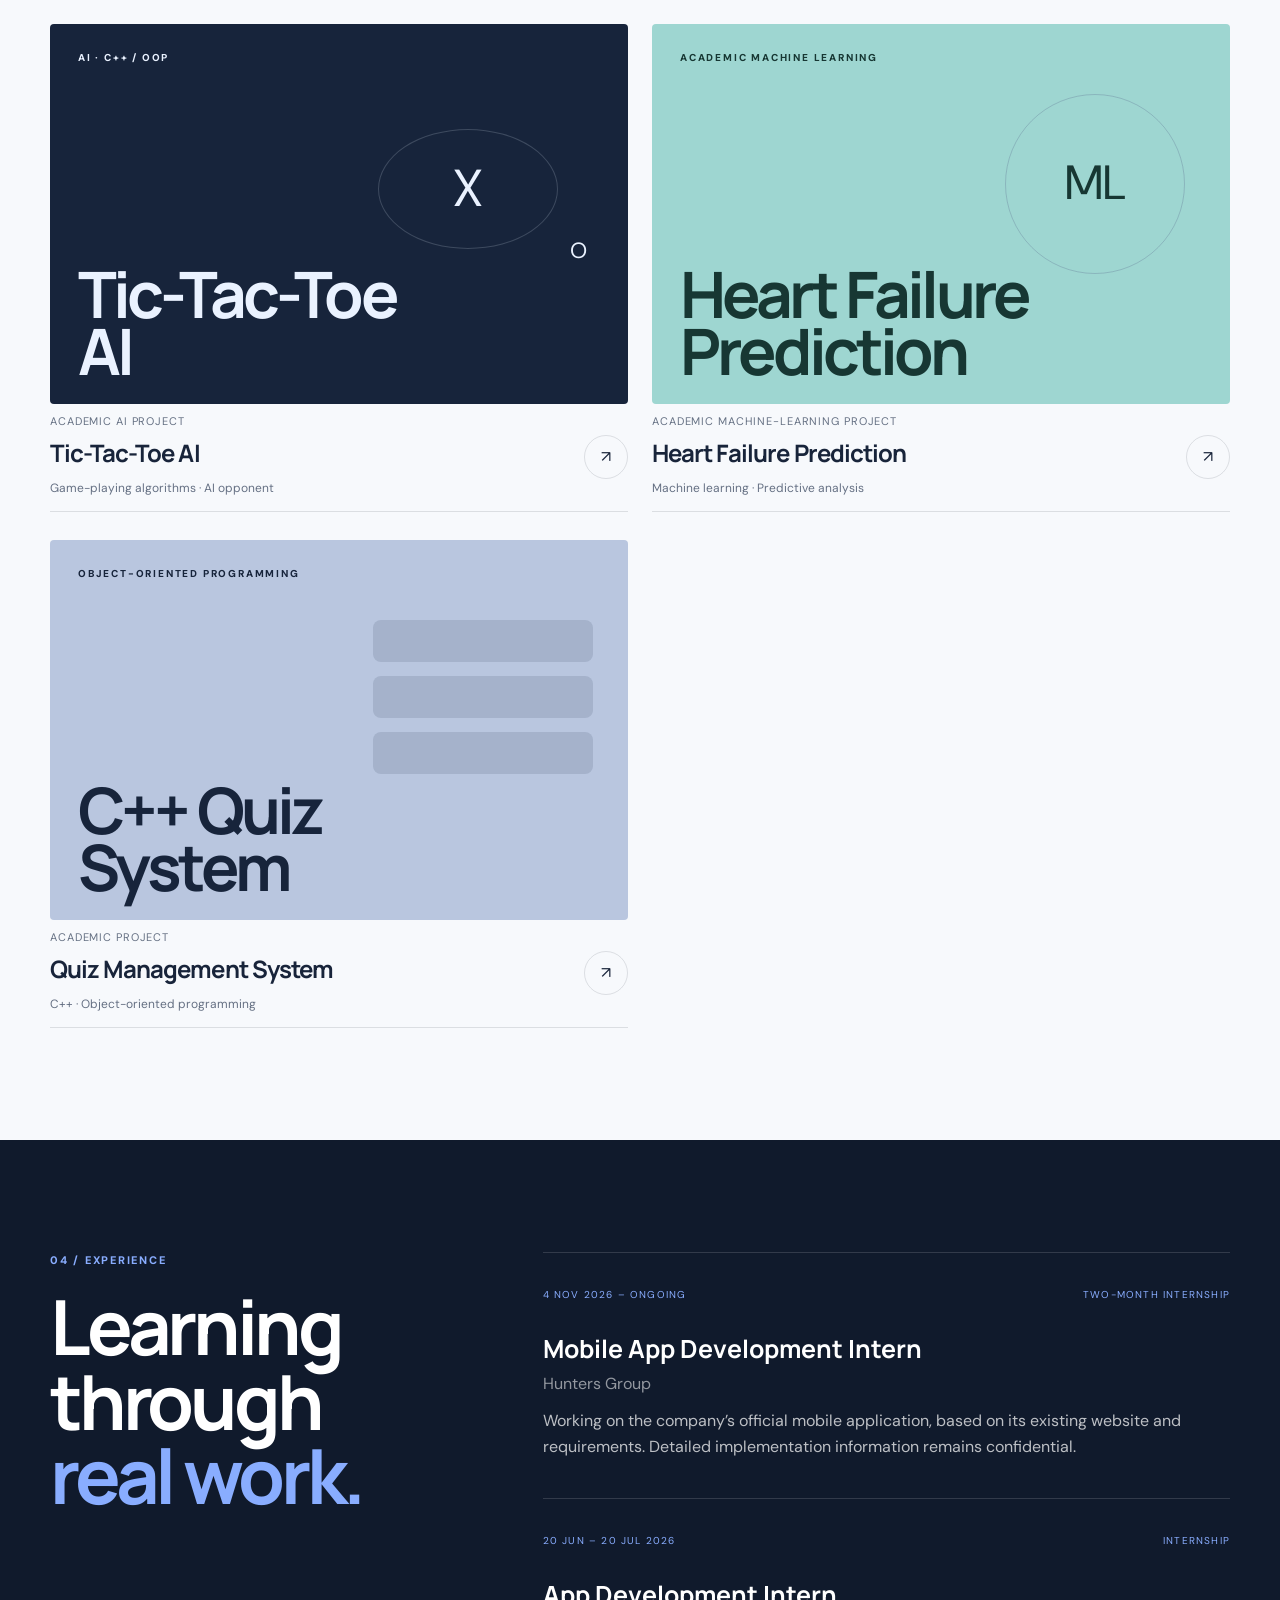
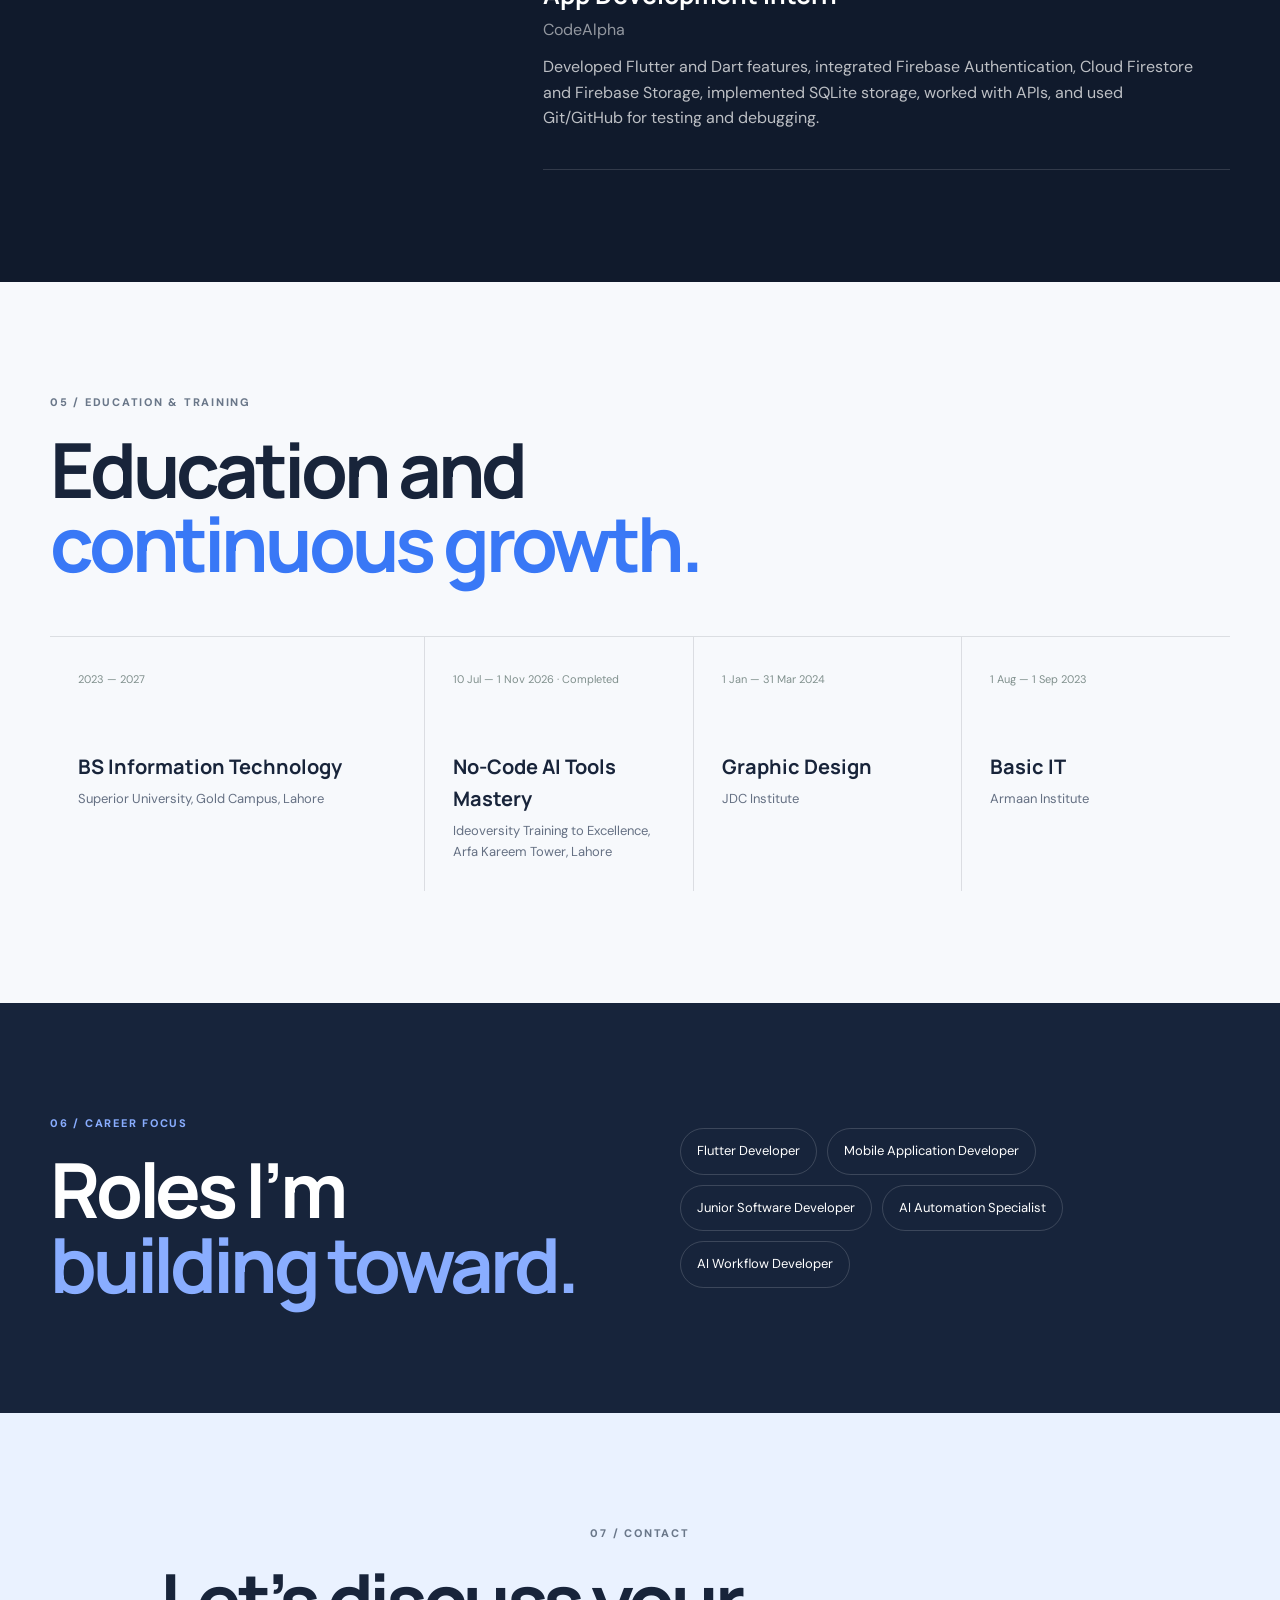
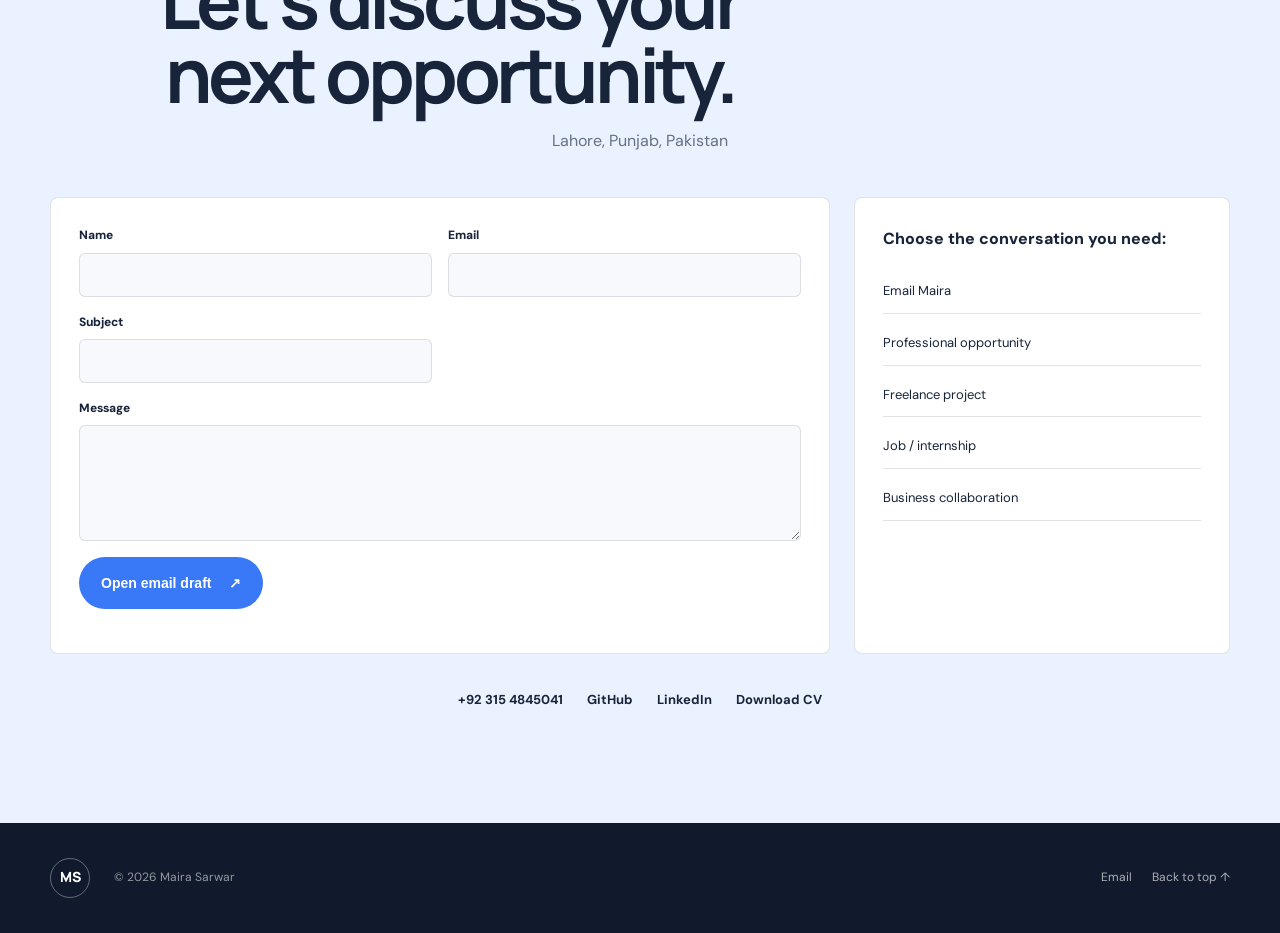
==== commit 9cf9f742: "Complete professional portfolio redesign Co-authored-by: Copilot App <223556219+Copilot@users.norepl" ====
--- a/index.html
+++ b/index.html
@@ -3,37 +3,21 @@
 <head>
   <meta charset="utf-8">
   <meta name="viewport" content="width=device-width, initial-scale=1">
-  <title>Maira Sarwar | Flutter Developer</title>
-  <meta name="description" content="Portfolio of Maira Sarwar, a Flutter and mobile application developer building Firebase-backed apps, local database experiences and practical AI automations.">
-  <meta name="theme-color" content="#08111f">
+  <title>Maira Sarwar | Flutter Developer & AI Automation</title>
+  <meta name="description" content="Maira Sarwar is a Mobile Application Developer specializing in Flutter, Dart, Firebase, SQLite, AI, and workflow automation.">
+  <meta name="theme-color" content="#101A2C">
   <meta name="robots" content="index, follow">
   <link rel="canonical" href="https://mairasarwar132.github.io/">
-  <meta property="og:title" content="Maira Sarwar | Flutter Developer">
-  <meta property="og:description" content="Mobile applications, AI workflows and practical digital products.">
+  <meta property="og:title" content="Maira Sarwar | Flutter Developer & AI Automation">
+  <meta property="og:description" content="Flutter and mobile applications, practical AI solutions, and professional software work.">
   <meta property="og:type" content="website">
   <meta property="og:url" content="https://mairasarwar132.github.io/">
   <meta property="og:image" content="https://mairasarwar132.github.io/maira-sarwar.jpg">
   <meta name="twitter:card" content="summary_large_image">
-  <meta name="twitter:title" content="Maira Sarwar | Flutter Developer">
-  <meta name="twitter:description" content="Mobile applications, AI workflows and practical digital products.">
-  <meta name="twitter:image" content="https://mairasarwar132.github.io/maira-sarwar.jpg">
   <script type="application/ld+json">
-  {
-    "@context": "https://schema.org",
-    "@type": "Person",
-    "name": "Maira Sarwar",
-    "jobTitle": "Flutter and Mobile Application Developer",
-    "url": "https://mairasarwar132.github.io/",
-    "image": "https://mairasarwar132.github.io/maira-sarwar.jpg",
-    "address": {"@type": "PostalAddress", "addressLocality": "Lahore", "addressCountry": "PK"},
-    "email": "mailto:mairasarwar132@gmail.com",
-    "sameAs": [
-      "https://github.com/mairasarwar132",
-      "https://linkedin.com/in/maira-sarwar-771231416"
-    ]
-  }
+  {"@context":"https://schema.org","@type":"Person","name":"Maira Sarwar","jobTitle":"Mobile Application Developer","url":"https://mairasarwar132.github.io/","image":"https://mairasarwar132.github.io/maira-sarwar.jpg","address":{"@type":"PostalAddress","addressLocality":"Lahore","addressRegion":"Punjab","addressCountry":"PK"},"email":"mailto:mairasarwar132@gmail.com","sameAs":["https://github.com/mairasarwar132","https://linkedin.com/in/maira-sarwar-771231416"]}
   </script>
-  <link rel="icon" href="data:image/svg+xml,%3Csvg xmlns='http://www.w3.org/2000/svg' viewBox='0 0 64 64'%3E%3Crect width='64' height='64' rx='16' fill='%2308111f'/%3E%3Ctext x='32' y='43' text-anchor='middle' font-family='Arial' font-size='30' font-weight='700' fill='%236ee7f5'%3EMS%3C/text%3E%3C/svg%3E">
+  <link rel="icon" href="data:image/svg+xml,%3Csvg xmlns='http://www.w3.org/2000/svg' viewBox='0 0 64 64'%3E%3Crect width='64' height='64' rx='16' fill='%23101A2C'/%3E%3Ctext x='32' y='43' text-anchor='middle' font-family='Arial' font-size='30' font-weight='700' fill='%233978F6'%3EMS%3C/text%3E%3C/svg%3E">
   <link rel="preconnect" href="https://fonts.googleapis.com">
   <link rel="preconnect" href="https://fonts.gstatic.com" crossorigin>
   <link href="https://fonts.googleapis.com/css2?family=DM+Sans:wght@400;500;600;700&family=Manrope:wght@600;700;800&display=swap" rel="stylesheet">
@@ -41,19 +25,12 @@
 </head>
 <body>
   <a class="skip-link" href="#main">Skip to main content</a>
-
   <header class="site-header" id="top">
     <nav class="nav container" aria-label="Primary navigation">
       <a class="brand" href="#home" aria-label="Maira Sarwar, home"><span>MS</span></a>
-      <button class="nav-toggle" type="button" aria-expanded="false" aria-controls="nav-menu" aria-label="Open menu">
-        <span></span><span></span>
-      </button>
+      <button class="nav-toggle" type="button" aria-expanded="false" aria-controls="nav-menu" aria-label="Open menu"><span></span><span></span></button>
       <div class="nav-menu" id="nav-menu">
-        <a href="#about">About</a>
-        <a href="#skills">Skills</a>
-        <a href="#projects">Projects</a>
-        <a href="#experience">Experience</a>
-        <a href="#contact">Contact</a>
+        <a href="#about">About</a><a href="#skills">Skills</a><a href="#projects">Projects</a><a href="#experience">Experience</a><a href="#contact">Contact</a>
       </div>
       <a class="nav-resume" href="Maira-Sarwar-Resume.pdf" download="Maira-Sarwar-Resume.pdf">Download CV <span aria-hidden="true">↗</span></a>
     </nav>
@@ -61,56 +38,45 @@
 
   <main id="main">
     <section class="hero" id="home">
-      <div class="hero-orbit orbit-one" aria-hidden="true"></div>
-      <div class="hero-orbit orbit-two" aria-hidden="true"></div>
-      <div class="container hero-grid">
+      <div class="hero-grid container">
         <div class="hero-copy reveal">
-          <p class="eyebrow"><span class="status-dot"></span> Available for opportunities</p>
-          <h1>Maira<br><em>Sarwar.</em></h1>
-          <p class="hero-role">Flutter &amp; Mobile Application Developer</p>
-          <p class="hero-intro">I create thoughtful mobile experiences with Flutter, Firebase and modern app architecture—then connect them to practical AI and automation workflows.</p>
+          <p class="eyebrow"><span class="status-dot"></span> Open to opportunities</p>
+          <h1>Maira <em>Sarwar</em></h1>
+          <p class="hero-role">Mobile Application Developer</p>
+          <p class="hero-subrole">FLUTTER &amp; DART <span></span> AI &amp; AUTOMATION</p>
+          <p class="hero-intro">I build thoughtful mobile experiences with Flutter, Dart, Firebase, SQLite and practical AI workflows.</p>
           <div class="hero-actions">
-            <a class="button button-primary" href="#projects">Explore my work <span aria-hidden="true">↓</span></a>
-            <a class="button button-ghost" href="mailto:mairasarwar132@gmail.com?subject=Portfolio%20Contact&body=Hello%20Maira%2C%0A%0A">Let's talk</a>
+            <a class="button button-primary" href="#projects">Explore projects <span aria-hidden="true">↓</span></a>
+            <a class="button button-whatsapp" href="https://wa.me/923154845041?text=Hello%20Maira%2C%20I%20visited%20your%20portfolio%20and%20would%20like%20to%20discuss%20a%20professional%20opportunity.%20Could%20we%20connect%3F" target="_blank" rel="noopener noreferrer">Let’s connect</a>
           </div>
-          <div class="hero-social" aria-label="Social profiles">
+          <div class="hero-social" aria-label="Professional profiles">
             <a href="https://github.com/mairasarwar132" target="_blank" rel="noopener noreferrer">GitHub</a>
             <a href="https://linkedin.com/in/maira-sarwar-771231416" target="_blank" rel="noopener noreferrer">LinkedIn</a>
-            <a href="https://wa.me/923154845041?text=Hi%20Maira%2C%20I%20found%20your%20portfolio%20and%20would%20like%20to%20discuss%20an%20opportunity." target="_blank" rel="noopener noreferrer">WhatsApp</a>
+            <a href="mailto:mairasarwar132@gmail.com">Email</a>
           </div>
         </div>
-        <div class="hero-portrait reveal">
-          <div class="portrait-frame">
-            <div class="portrait-accent" aria-hidden="true"></div>
-            <img src="maira-sarwar.jpg" alt="Portrait of Maira Sarwar" width="640" height="800">
-            <div class="portrait-label">
-              <span>Based in</span>
-              <strong>Lahore, Pakistan</strong>
-            </div>
-          </div>
+        <div class="hero-portrait reveal" aria-label="Professional portrait of Maira Sarwar">
+          <div class="portrait-halo"></div>
+          <div class="portrait-orbit orbit-a"></div><div class="portrait-orbit orbit-b"></div>
+          <div class="portrait-frame"><img src="maira-sarwar.jpg" alt="Maira Sarwar" width="640" height="800"></div>
+          <div class="portrait-label"><span>Based in</span><strong>Lahore, Pakistan</strong></div>
         </div>
       </div>
     </section>
 
-    <section class="ticker" aria-label="Core skills">
-      <div class="ticker-track">
-        <span>Flutter</span><i></i><span>Dart</span><i></i><span>Firebase</span><i></i><span>Riverpod</span><i></i><span>Drift / SQLite</span><i></i><span>n8n</span><i></i><span>AI Automation</span><i></i>
-        <span aria-hidden="true">Flutter</span><i aria-hidden="true"></i><span aria-hidden="true">Dart</span><i aria-hidden="true"></i><span aria-hidden="true">Firebase</span><i aria-hidden="true"></i><span aria-hidden="true">Riverpod</span>
-      </div>
-    </section>
+    <div class="ticker" aria-label="Core skills">
+      <div class="ticker-track"><span>Flutter</span><i></i><span>Dart</span><i></i><span>Firebase</span><i></i><span>Riverpod</span><i></i><span>Drift / SQLite</span><i></i><span>n8n</span><i></i><span>AI Automation</span><i></i><span aria-hidden="true">Flutter</span><i aria-hidden="true"></i><span aria-hidden="true">Dart</span><i aria-hidden="true"></i><span aria-hidden="true">Firebase</span></div>
+    </div>
 
     <section class="section" id="about">
       <div class="container">
-        <div class="section-heading reveal">
-          <p class="section-label">01 / About</p>
-          <h2>Building apps that feel<br><em>simple and useful.</em></h2>
-        </div>
+        <div class="section-heading reveal"><p class="section-label">01 / About</p><h2>Mobile development with<br><em>purpose and precision.</em></h2></div>
         <div class="about-grid">
-          <p class="about-lead reveal">I’m a BSIT student and app developer focused on clean interfaces, reliable architecture and real-world problem solving.</p>
+          <p class="about-lead reveal">A BSIT student and developer turning practical ideas into reliable digital experiences.</p>
           <div class="about-copy reveal">
-            <p>My work spans Flutter and Dart mobile development, Firebase services, local Drift/SQLite data, REST APIs and state management. I also explore prompt engineering, AI agents and no-code automation with n8n.</p>
-            <p>I completed a Flutter internship at CodeAlpha and continue to build projects that strengthen both my engineering and product thinking.</p>
-            <a class="text-link" href="#experience">View experience <span>→</span></a>
+            <p>I work with Flutter and Dart using Firebase, SQLite/Drift, REST APIs, Riverpod and clean application architecture.</p>
+            <p>I completed the CodeAlpha App Development Internship and a No-Code AI Tools Mastery course. I am developing capabilities in prompt engineering, AI agents, MCP and n8n workflow automation.</p>
+            <a class="text-link" href="https://wa.me/923154845041?text=Hello%20Maira%2C%20I%20would%20like%20to%20discuss%20a%20professional%20opportunity." target="_blank" rel="noopener noreferrer">Let’s work together <span>→</span></a>
           </div>
         </div>
       </div>
@@ -118,35 +84,12 @@
 
     <section class="section section-tint" id="skills">
       <div class="container">
-        <div class="section-heading reveal">
-          <p class="section-label">02 / Expertise</p>
-          <h2>Tools that help me<br><em>ship complete products.</em></h2>
-        </div>
+        <div class="section-heading reveal"><p class="section-label">02 / Expertise</p><h2>Practical tools,<br><em>organized for results.</em></h2></div>
         <div class="skills-grid">
-          <article class="skill-card reveal">
-            <span class="skill-number">01</span>
-            <h3>Mobile Development</h3>
-            <p>Flutter, Dart, responsive UI, go_router and clean app architecture.</p>
-            <div class="skill-tags"><span>Flutter</span><span>Dart</span><span>Riverpod</span><span>go_router</span></div>
-          </article>
-          <article class="skill-card reveal">
-            <span class="skill-number">02</span>
-            <h3>Data &amp; Backend</h3>
-            <p>Authentication, cloud data, local persistence and API-driven workflows.</p>
-            <div class="skill-tags"><span>Firebase</span><span>Drift</span><span>SQLite</span><span>REST APIs</span></div>
-          </article>
-          <article class="skill-card reveal">
-            <span class="skill-number">03</span>
-            <h3>AI &amp; Automation</h3>
-            <p>Prompt design and practical workflow automation with AI-assisted tools.</p>
-            <div class="skill-tags"><span>Prompting</span><span>AI Agents</span><span>n8n</span><span>MCP</span></div>
-          </article>
-          <article class="skill-card reveal">
-            <span class="skill-number">04</span>
-            <h3>Development Tools</h3>
-            <p>Version control, debugging and cross-platform developer workflows.</p>
-            <div class="skill-tags"><span>Git</span><span>GitHub</span><span>VS Code</span><span>Android Studio</span></div>
-          </article>
+          <article class="skill-card reveal"><span>01</span><h3>Mobile Development</h3><p>Flutter, Dart, Android, responsive UI, go_router and mobile application development.</p><div class="skill-tags"><b>Flutter</b><b>Dart</b><b>go_router</b><b>Responsive UI</b></div></article>
+          <article class="skill-card reveal"><span>02</span><h3>Backend &amp; Data</h3><p>Firebase services, REST APIs, JSON, SQLite, Drift and application state management.</p><div class="skill-tags"><b>Firebase</b><b>REST APIs</b><b>SQLite</b><b>Drift</b></div></article>
+          <article class="skill-card reveal"><span>03</span><h3>Architecture &amp; Languages</h3><p>Riverpod, clean architecture, OOP and the programming languages used across projects.</p><div class="skill-tags"><b>Riverpod</b><b>Python</b><b>C++</b><b>JavaScript</b></div></article>
+          <article class="skill-card reveal"><span>04</span><h3>AI &amp; Developer Tools</h3><p>Generative AI, prompt engineering, AI agents, MCP, n8n and version-controlled workflows.</p><div class="skill-tags"><b>n8n</b><b>AI Agents</b><b>MCP</b><b>Git / GitHub</b></div></article>
         </div>
       </div>
     </section>
@@ -154,147 +97,95 @@
     <section class="section" id="projects">
       <div class="container">
         <div class="section-heading project-heading reveal">
-          <div>
-            <p class="section-label">03 / Selected work</p>
-            <h2>Projects I’ve<br><em>built and shipped.</em></h2>
-          </div>
+          <div><p class="section-label">03 / Project work</p><h2>Selected work &amp;<br><em>development projects.</em></h2></div>
           <div class="filters" role="group" aria-label="Filter projects">
             <button class="filter-button is-active" type="button" data-filter="all" aria-pressed="true">All</button>
-            <button class="filter-button" type="button" data-filter="flutter" aria-pressed="false">Flutter</button>
-            <button class="filter-button" type="button" data-filter="mobile" aria-pressed="false">Mobile</button>
-            <button class="filter-button" type="button" data-filter="productivity" aria-pressed="false">Productivity</button>
+            <button class="filter-button" type="button" data-filter="flutter" aria-pressed="false">Flutter / Mobile</button>
+            <button class="filter-button" type="button" data-filter="web" aria-pressed="false">Web Development</button>
+            <button class="filter-button" type="button" data-filter="ai" aria-pressed="false">AI &amp; Automation</button>
+            <button class="filter-button" type="button" data-filter="academic" aria-pressed="false">Academic</button>
           </div>
         </div>
-
         <p class="sr-only" id="project-filter-status" role="status" aria-live="polite"></p>
         <div class="project-grid">
-          <article class="project-card reveal" data-categories="flutter mobile productivity">
-            <a class="project-link" href="https://github.com/mairasarwar132/rankoutbid" target="_blank" rel="noopener noreferrer" aria-label="Open RankOutbid on GitHub">
-              <div class="project-visual visual-violet" aria-hidden="true">
-                <div class="visual-grid"></div><span class="visual-kicker">DISCOVER</span>
-                <strong>RankOutbid</strong><div class="visual-orbit"></div>
-              </div>
-              <div class="project-info"><div><p>Flutter · Content discovery</p><h3>RankOutbid</h3></div><span class="project-arrow">↗</span></div>
-            </a>
-          </article>
-
-          <article class="project-card reveal" data-categories="flutter mobile productivity">
-            <a class="project-link" href="https://github.com/mairasarwar132/dayora" target="_blank" rel="noopener noreferrer" aria-label="Open Dayora on GitHub">
-              <div class="project-visual visual-coral" aria-hidden="true">
-                <div class="visual-grid"></div><span class="visual-kicker">PLAN</span>
-                <strong>Dayora</strong><div class="task-pill one"></div><div class="task-pill two"></div>
-              </div>
-              <div class="project-info"><div><p>Flutter · Task management</p><h3>Dayora</h3></div><span class="project-arrow">↗</span></div>
-            </a>
-          </article>
-
-          <article class="project-card reveal" data-categories="flutter mobile">
-            <a class="project-link" href="https://github.com/mairasarwar132/CodeAlpha_FitnessTracker" target="_blank" rel="noopener noreferrer" aria-label="Open FitTrack Pro on GitHub">
-              <div class="project-visual visual-mint" aria-hidden="true">
-                <div class="visual-grid"></div><span class="visual-kicker">MOVE</span>
-                <strong>FitTrack <b>Pro</b></strong><div class="signal-bars"><i></i><i></i><i></i><i></i><i></i></div>
-              </div>
-              <div class="project-info"><div><p>Riverpod · Drift / SQLite</p><h3>FitTrack Pro</h3></div><span class="project-arrow">↗</span></div>
-            </a>
-          </article>
-
-          <article class="project-card reveal" data-categories="flutter mobile">
-            <a class="project-link" href="https://github.com/mairasarwar132/CodeAlpha_RandomQuoteGenerator" target="_blank" rel="noopener noreferrer" aria-label="Open QuoteFlow on GitHub">
-              <div class="project-visual visual-blue" aria-hidden="true">
-                <div class="visual-grid"></div><span class="visual-kicker">REFLECT</span>
-                <strong>“</strong><div class="quote-lines"><i></i><i></i><i></i></div>
-              </div>
-              <div class="project-info"><div><p>Flutter · Quotes</p><h3>QuoteFlow</h3></div><span class="project-arrow">↗</span></div>
-            </a>
-          </article>
-
-          <article class="project-card reveal" data-categories="flutter mobile productivity">
-            <a class="project-link" href="https://github.com/mairasarwar132/CodeAlpha_FlashcardQuizApp" target="_blank" rel="noopener noreferrer" aria-label="Open Flashcard Quiz App on GitHub">
-              <div class="project-visual visual-gold" aria-hidden="true">
-                <div class="visual-grid"></div><span class="visual-kicker">LEARN</span>
-                <strong>Flashcard<br>Quiz</strong><div class="flash-card"></div>
-              </div>
-              <div class="project-info"><div><p>Riverpod · Drift / SQLite</p><h3>Flashcard Quiz App</h3></div><span class="project-arrow">↗</span></div>
-            </a>
-          </article>
-
-          <article class="project-card reveal" data-categories="flutter mobile">
-            <a class="project-link" href="https://github.com/mairasarwar132/hunters_app" target="_blank" rel="noopener noreferrer" aria-label="Open Hunters Group app repository">
-              <div class="project-visual visual-slate" aria-hidden="true">
-                <div class="visual-grid"></div><span class="visual-kicker">PROJECT</span>
-                <strong>Hunters<br>Group</strong><div class="lock-mark">H</div>
-              </div>
-              <div class="project-info"><div><p>Flutter · Confidential product work</p><h3>Hunters Group Mobile App</h3></div><span class="project-arrow">↗</span></div>
-            </a>
-          </article>
+          <article class="project-card reveal" data-categories="flutter"><div class="project-visual visual-violet"><span>FITNESS</span><strong>FitTrack <small>Pro</small></strong><div class="signal-bars"><i></i><i></i><i></i><i></i></div></div><div class="project-info"><div><p>Completed internship project · Flutter</p><h3>FitTrack Pro</h3><p class="project-meta">Riverpod · Drift / SQLite · go_router</p></div><a class="project-arrow" href="https://github.com/mairasarwar132/CodeAlpha_FitnessTracker" target="_blank" rel="noopener noreferrer" aria-label="Open FitTrack Pro GitHub repository">↗</a></div></article>
+          <article class="project-card reveal" data-categories="flutter"><div class="project-visual visual-blue"><span>DAILY TASKS</span><strong>Dayora</strong><div class="task-preview"><i></i><i></i><i></i></div></div><div class="project-info"><div><p>Completed project · Flutter</p><h3>Dayora</h3><p class="project-meta">Task management · Due dates · Light / dark themes</p></div><a class="project-arrow" href="https://github.com/mairasarwar132/dayora" target="_blank" rel="noopener noreferrer" aria-label="Open Dayora GitHub repository">↗</a></div></article>
+          <article class="project-card reveal" data-categories="flutter"><div class="project-visual visual-gold"><span>FLASHCARDS</span><strong>Study<br>Cards</strong><div class="flash-card">Q</div></div><div class="project-info"><div><p>Completed internship project · Flutter</p><h3>Flashcard Quiz App</h3><p class="project-meta">Riverpod · Drift / SQLite · CRUD</p></div><a class="project-arrow" href="https://github.com/mairasarwar132/CodeAlpha_FlashcardQuizApp" target="_blank" rel="noopener noreferrer" aria-label="Open Flashcard Quiz App GitHub repository">↗</a></div></article>
+          <article class="project-card reveal" data-categories="flutter"><div class="project-visual visual-coral"><span>INSPIRATION</span><strong>Quote<br>Flow</strong><div class="quote-mark">“</div></div><div class="project-info"><div><p>Completed internship project · Flutter</p><h3>QuoteFlow</h3><p class="project-meta">Random quotes · Riverpod · Local persistence</p></div><a class="project-arrow" href="https://github.com/mairasarwar132/CodeAlpha_RandomQuoteGenerator" target="_blank" rel="noopener noreferrer" aria-label="Open QuoteFlow GitHub repository">↗</a></div></article>
+          <article class="project-card reveal" data-categories="flutter"><div class="project-visual visual-slate"><span>DISCOVERY</span><strong>Rank<br>Outbid</strong><div class="rank-ring"></div></div><div class="project-info"><div><p>Flutter project</p><h3>RankOutbid</h3><p class="project-meta">Content discovery application</p></div><a class="project-arrow" href="https://github.com/mairasarwar132/rankoutbid" target="_blank" rel="noopener noreferrer" aria-label="Open RankOutbid GitHub repository">↗</a></div></article>
+          <article class="project-card reveal" data-categories="flutter"><div class="project-visual visual-mint"><span>INTERNSHIP</span><strong>Hunters<br>Group</strong><div class="hg-mark">H</div></div><div class="project-info"><div><p>Ongoing internship project · Confidential</p><h3>Hunters Group Mobile App</h3><p class="project-meta">Flutter · Dart · Website-to-mobile experience</p></div><a class="project-arrow" href="https://github.com/mairasarwar132/hunters_app" target="_blank" rel="noopener noreferrer" aria-label="Open public Hunters app repository">↗</a></div></article>
+          <article class="project-card reveal" data-categories="academic web"><div class="project-visual visual-web"><span>WEB PROJECT</span><strong>Right Eat</strong><div class="browser-frame"><i></i><i></i></div></div><div class="project-info"><div><p>Academic / web project</p><h3>Right Eat Website</h3><p class="project-meta">HTML · CSS · JavaScript</p></div><a class="project-arrow project-inquire" href="https://wa.me/923154845041?text=Hello%20Maira%2C%20I%20would%20like%20to%20discuss%20the%20Right%20Eat%20project." target="_blank" rel="noopener noreferrer" aria-label="Discuss Right Eat project on WhatsApp">↗</a></div></article>
+          <article class="project-card reveal" data-categories="academic"><div class="project-visual visual-academic"><span>ACADEMIC · DJANGO</span><strong>Quiz<br>System</strong><div class="code-window"><i></i><i></i><i></i></div></div><div class="project-info"><div><p>Academic project</p><h3>Quiz Management System</h3><p class="project-meta">Python · Django</p></div><a class="project-arrow project-inquire" href="https://wa.me/923154845041?text=Hello%20Maira%2C%20I%20would%20like%20to%20discuss%20your%20Django%20Quiz%20Management%20System." target="_blank" rel="noopener noreferrer" aria-label="Discuss Django quiz project on WhatsApp">↗</a></div></article>
+          <article class="project-card reveal" data-categories="academic ai"><div class="project-visual visual-ai"><span>AI APPLICATION</span><strong>Career<br>Coach</strong><div class="ai-orb">AI</div></div><div class="project-info"><div><p>Academic course project · Concept in development</p><h3>AI Career Coach</h3><p class="project-meta">CV and job-description matching concept</p></div><a class="project-arrow project-inquire" href="https://wa.me/923154845041?text=Hello%20Maira%2C%20I%20would%20like%20to%20discuss%20your%20AI%20Career%20Coach%20project." target="_blank" rel="noopener noreferrer" aria-label="Discuss AI Career Coach on WhatsApp">↗</a></div></article>
+          <article class="project-card reveal" data-categories="academic ai"><div class="project-visual visual-fyp"><span>FINAL YEAR PROJECT</span><strong>SmartHire<br>AI</strong><div class="screen-lines"><i></i><i></i><i></i></div></div><div class="project-info"><div><p>FYP · Development in progress</p><h3>SmartHire AI</h3><p class="project-meta">Resume screening · Recruitment workflow</p></div><a class="project-arrow project-inquire" href="https://wa.me/923154845041?text=Hello%20Maira%2C%20I%20would%20like%20to%20discuss%20your%20SmartHire%20AI%20final-year%20project." target="_blank" rel="noopener noreferrer" aria-label="Discuss SmartHire AI on WhatsApp">↗</a></div></article>
+          <article class="project-card reveal" data-categories="academic ai"><div class="project-visual visual-navy"><span>AI / GAME THEORY</span><strong>Smart<br>Negotiation</strong><div class="decision-node">A<span>B</span></div></div><div class="project-info"><div><p>Academic AI project</p><h3>Smart Price Negotiation Agent</h3><p class="project-meta">Minimax · Game theory</p></div><a class="project-arrow project-inquire" href="https://wa.me/923154845041?text=Hello%20Maira%2C%20I%20would%20like%20to%20discuss%20the%20Smart%20Price%20Negotiation%20Agent." target="_blank" rel="noopener noreferrer" aria-label="Discuss negotiation AI on WhatsApp">↗</a></div></article>
+          <article class="project-card reveal" data-categories="academic ai"><div class="project-visual visual-purple"><span>CONVERSATIONAL AI</span><strong>AI<br>Chatbot</strong><div class="chat-bubbles"><i></i><i></i></div></div><div class="project-info"><div><p>AI project</p><h3>AI Chatbot</h3><p class="project-meta">Generative AI · Prompt engineering</p></div><a class="project-arrow project-inquire" href="https://wa.me/923154845041?text=Hello%20Maira%2C%20I%20would%20like%20to%20discuss%20your%20AI%20Chatbot%20project." target="_blank" rel="noopener noreferrer" aria-label="Discuss AI chatbot on WhatsApp">↗</a></div></article>
+          <article class="project-card reveal" data-categories="flutter"><div class="project-visual visual-coral"><span>FOOD ORDERING</span><strong>Right Order<br>Right Eat</strong><div class="task-preview"><i></i><i></i><i></i></div></div><div class="project-info"><div><p>Flutter project · Pakistani market concept</p><h3>Right Order Right Eat</h3><p class="project-meta">Flutter · Firebase · SQLite · Node.js</p></div><a class="project-arrow project-inquire" href="https://wa.me/923154845041?text=Hello%20Maira%2C%20I%20would%20like%20to%20discuss%20the%20Right%20Order%20Right%20Eat%20project." target="_blank" rel="noopener noreferrer" aria-label="Discuss Right Order Right Eat on WhatsApp">↗</a></div></article>
+          <article class="project-card reveal" data-categories="academic"><div class="project-visual visual-academic"><span>GROUP PROJECT · NFC</span><strong>Ring<br>Pay</strong><div class="rank-ring"></div></div><div class="project-info"><div><p>Academic group project</p><h3>RingPay</h3><p class="project-meta">NFC · Graphic design · Business model</p></div><a class="project-arrow project-inquire" href="https://wa.me/923154845041?text=Hello%20Maira%2C%20I%20would%20like%20to%20discuss%20the%20RingPay%20group%20project." target="_blank" rel="noopener noreferrer" aria-label="Discuss RingPay on WhatsApp">↗</a></div></article>
+          <article class="project-card reveal" data-categories="academic ai"><div class="project-visual visual-navy"><span>AI · C++ / OOP</span><strong>Tic-Tac-Toe<br>AI</strong><div class="decision-node">X<span>O</span></div></div><div class="project-info"><div><p>Academic AI project</p><h3>Tic-Tac-Toe AI</h3><p class="project-meta">Game-playing algorithms · AI opponent</p></div><a class="project-arrow project-inquire" href="https://wa.me/923154845041?text=Hello%20Maira%2C%20I%20would%20like%20to%20discuss%20your%20Tic-Tac-Toe%20AI%20project." target="_blank" rel="noopener noreferrer" aria-label="Discuss Tic-Tac-Toe AI on WhatsApp">↗</a></div></article>
+          <article class="project-card reveal" data-categories="academic ai"><div class="project-visual visual-fyp"><span>ACADEMIC MACHINE LEARNING</span><strong>Heart Failure<br>Prediction</strong><div class="ai-orb">ML</div></div><div class="project-info"><div><p>Academic machine-learning project</p><h3>Heart Failure Prediction</h3><p class="project-meta">Machine learning · Predictive analysis</p></div><a class="project-arrow project-inquire" href="https://wa.me/923154845041?text=Hello%20Maira%2C%20I%20would%20like%20to%20discuss%20your%20Heart%20Failure%20Prediction%20project." target="_blank" rel="noopener noreferrer" aria-label="Discuss Heart Failure Prediction on WhatsApp">↗</a></div></article>
+          <article class="project-card reveal" data-categories="academic"><div class="project-visual visual-academic"><span>OBJECT-ORIENTED PROGRAMMING</span><strong>C++ Quiz<br>System</strong><div class="code-window"><i></i><i></i><i></i></div></div><div class="project-info"><div><p>Academic project</p><h3>Quiz Management System</h3><p class="project-meta">C++ · Object-oriented programming</p></div><a class="project-arrow project-inquire" href="https://wa.me/923154845041?text=Hello%20Maira%2C%20I%20would%20like%20to%20discuss%20your%20C%2B%2B%20Quiz%20Management%20System." target="_blank" rel="noopener noreferrer" aria-label="Discuss C++ quiz project on WhatsApp">↗</a></div></article>
         </div>
       </div>
     </section>
 
     <section class="section section-dark" id="experience">
       <div class="container experience-layout">
-        <div class="section-heading reveal">
-          <p class="section-label">04 / Experience</p>
-          <h2>Learning by<br><em>building.</em></h2>
-        </div>
+        <div class="section-heading reveal"><p class="section-label">04 / Experience</p><h2>Learning through<br><em>real work.</em></h2></div>
         <div class="timeline">
-          <article class="timeline-item reveal">
-            <div class="timeline-meta"><span>2026</span><span>Internship</span></div>
-            <h3>App Development Intern</h3>
-            <p class="timeline-place">CodeAlpha</p>
-            <p>Built Flutter and Dart features, integrated Firebase Authentication and Cloud Firestore, worked with local storage and APIs, and used Git/GitHub for version control and debugging.</p>
-          </article>
-          <article class="timeline-item reveal">
-            <div class="timeline-meta"><span>2023 — 2027</span><span>Education</span></div>
-            <h3>Bachelor of Science in Information Technology</h3>
-            <p class="timeline-place">Superior University, Gold Campus, Lahore</p>
-          </article>
+          <article class="timeline-item reveal"><div class="timeline-meta"><span>4 Nov 2026 – Ongoing</span><span>Two-month internship</span></div><h3>Mobile App Development Intern</h3><p class="timeline-place">Hunters Group</p><p>Working on the company’s official mobile application, based on its existing website and requirements. Detailed implementation information remains confidential.</p></article>
+          <article class="timeline-item reveal"><div class="timeline-meta"><span>20 Jun – 20 Jul 2026</span><span>Internship</span></div><h3>App Development Intern</h3><p class="timeline-place">CodeAlpha</p><p>Developed Flutter and Dart features, integrated Firebase Authentication, Cloud Firestore and Firebase Storage, implemented SQLite storage, worked with APIs, and used Git/GitHub for testing and debugging.</p></article>
         </div>
       </div>
     </section>
 
-    <section class="section section-tint" id="education">
+    <section class="section" id="education">
       <div class="container">
-        <div class="section-heading reveal">
-          <p class="section-label">05 / Continuous learning</p>
-          <h2>Certifications &amp;<br><em>professional growth.</em></h2>
-        </div>
-        <div class="courses-grid">
-          <article class="course-card reveal"><span>2026</span><h3>No-Code AI Tools Mastery</h3><p>Ideoversity Training to Excellence</p></article>
-          <article class="course-card reveal"><span>2024</span><h3>Graphic Design</h3><p>JDC Institute</p></article>
-          <article class="course-card reveal"><span>2023</span><h3>Basic IT</h3><p>Armaan Institute</p></article>
+        <div class="section-heading reveal"><p class="section-label">05 / Education &amp; training</p><h2>Education and<br><em>continuous growth.</em></h2></div>
+        <div class="education-grid">
+          <article class="education-card reveal"><span>2023 — 2027</span><h3>BS Information Technology</h3><p>Superior University, Gold Campus, Lahore</p></article>
+          <article class="course-card reveal"><span>10 Jul — 1 Nov 2026 · Completed</span><h3>No-Code AI Tools Mastery</h3><p>Ideoversity Training to Excellence, Arfa Kareem Tower, Lahore</p></article>
+          <article class="course-card reveal"><span>1 Jan — 31 Mar 2024</span><h3>Graphic Design</h3><p>JDC Institute</p></article>
+          <article class="course-card reveal"><span>1 Aug — 1 Sep 2023</span><h3>Basic IT</h3><p>Armaan Institute</p></article>
         </div>
       </div>
     </section>
 
+    <section class="section career-section">
+      <div class="container career-grid">
+        <div class="reveal"><p class="section-label">06 / Career focus</p><h2>Roles I’m<br><em>building toward.</em></h2></div>
+        <div class="career-tags reveal"><span>Flutter Developer</span><span>Mobile Application Developer</span><span>Junior Software Developer</span><span>AI Automation Specialist</span><span>AI Workflow Developer</span></div>
+      </div>
+    </section>
+
     <section class="section contact-section" id="contact">
-      <div class="container contact-layout reveal">
-        <p class="section-label">06 / Contact</p>
-        <h2>Have a project in mind?<br><em>Let’s build it.</em></h2>
-        <p>I’m open to Flutter development, mobile app, AI automation and collaboration opportunities.</p>
-        <div class="contact-actions">
-          <a class="button button-primary" href="mailto:mairasarwar132@gmail.com?subject=Project%20Inquiry&body=Hello%20Maira%2C%0AI%20would%20like%20to%20discuss%20a%20project.%0A%0A">Email me <span>↗</span></a>
-          <a class="button button-ghost" href="https://wa.me/923154845041?text=Hi%20Maira%2C%20I%20have%20a%20project%20inquiry%20from%20your%20portfolio." target="_blank" rel="noopener noreferrer">WhatsApp <span>↗</span></a>
-          <a class="button button-ghost" href="Maira-Sarwar-Resume.pdf" download>Download CV <span>↓</span></a>
+      <div class="container contact-layout">
+        <div class="contact-copy reveal"><p class="section-label">07 / Contact</p><h2>Let’s discuss your<br><em>next opportunity.</em></h2><p>Lahore, Punjab, Pakistan</p></div>
+        <div class="contact-grid reveal">
+          <form class="contact-form" id="contact-form">
+            <label>Name<input type="text" name="name" autocomplete="name" required></label>
+            <label>Email<input type="email" name="email" autocomplete="email" required></label>
+            <label>Subject<input type="text" name="subject" required></label>
+            <label>Message<textarea name="message" rows="5" required></textarea></label>
+            <button class="button button-primary" type="submit">Open email draft <span>↗</span></button>
+            <p class="form-status" id="form-status" role="status" aria-live="polite"></p>
+          </form>
+          <div class="contact-panel">
+            <p>Choose the conversation you need:</p>
+            <a href="mailto:mairasarwar132@gmail.com?subject=Professional%20Contact&body=Hello%20Maira%2C%0A%0A">Email Maira</a>
+            <a href="https://wa.me/923154845041?text=Hello%20Maira%2C%20I%20visited%20your%20portfolio%20and%20would%20like%20to%20discuss%20a%20professional%20opportunity.%20Could%20we%20connect%3F" target="_blank" rel="noopener noreferrer">Professional opportunity</a>
+            <a href="https://wa.me/923154845041?text=Hello%20Maira%2C%20I%20am%20interested%20in%20discussing%20a%20freelance%20project%20with%20you." target="_blank" rel="noopener noreferrer">Freelance project</a>
+            <a href="https://wa.me/923154845041?text=Hello%20Maira%2C%20I%20would%20like%20to%20connect%20about%20a%20job%20or%20internship%20opportunity." target="_blank" rel="noopener noreferrer">Job / internship</a>
+            <a href="https://wa.me/923154845041?text=Hello%20Maira%2C%20I%20would%20like%20to%20explore%20a%20business%20or%20portfolio%20collaboration." target="_blank" rel="noopener noreferrer">Business collaboration</a>
+          </div>
         </div>
-        <div class="contact-links">
-          <a href="mailto:mairasarwar132@gmail.com">mairasarwar132@gmail.com</a>
-          <a href="https://github.com/mairasarwar132" target="_blank" rel="noopener noreferrer">GitHub</a>
-          <a href="https://linkedin.com/in/maira-sarwar-771231416" target="_blank" rel="noopener noreferrer">LinkedIn</a>
-        </div>
+        <div class="contact-links"><a href="tel:+923154845041">+92 315 4845041</a><a href="https://github.com/mairasarwar132" target="_blank" rel="noopener noreferrer">GitHub</a><a href="https://linkedin.com/in/maira-sarwar-771231416" target="_blank" rel="noopener noreferrer">LinkedIn</a><a href="Maira-Sarwar-Resume.pdf" download="Maira-Sarwar-Resume.pdf">Download CV</a></div>
       </div>
     </section>
   </main>
 
-  <footer class="site-footer">
-    <div class="container footer-inner">
-      <a class="brand footer-brand" href="#top" aria-label="Back to top"><span>MS</span></a>
-      <p>© <span id="year"></span> Maira Sarwar</p>
-      <a class="back-link" href="https://wa.me/923154845041?text=Hi%20Maira%2C%20I%20found%20your%20portfolio%20and%20would%20like%20to%20connect." target="_blank" rel="noopener noreferrer">WhatsApp</a>
-      <a class="back-link" href="#top">Back to top ↑</a>
-    </div>
-  </footer>
-
+  <footer class="site-footer"><div class="container footer-inner"><a class="brand footer-brand" href="#top" aria-label="Back to top"><span>MS</span></a><p>© <span id="year"></span> Maira Sarwar</p><div><a href="mailto:mairasarwar132@gmail.com">Email</a><a href="#top">Back to top ↑</a></div></div></footer>
+  <a class="floating-whatsapp" href="https://wa.me/923154845041?text=Hello%20Maira%2C%20I%20visited%20your%20portfolio%20and%20would%20like%20to%20connect." target="_blank" rel="noopener noreferrer" aria-label="Chat with Maira Sarwar on WhatsApp"><span class="wa-icon">WA</span><span class="wa-label">Let’s connect</span></a>
   <script src="script.js"></script>
 </body>
 </html>
--- a/style.css
+++ b/style.css
@@ -1,230 +1,18 @@
-:root {
-  --ink: #07111f;
-  --ink-2: #0d1b33;
-  --paper: #f5f7fb;
-  --white: #ffffff;
-  --mint: #4f8cff;
-  --cyan: #73a4ff;
-  --electric: #3b82f6;
-  --coral: #ef9b82;
-  --line: rgba(8, 17, 31, 0.12);
-  --muted: #657083;
-  --max: 1180px;
-}
-
-* { box-sizing: border-box; }
-html { scroll-behavior: smooth; }
-body {
-  margin: 0;
-  background: var(--paper);
-  color: var(--ink);
-  font-family: "DM Sans", system-ui, sans-serif;
-  line-height: 1.6;
-  overflow-x: hidden;
-}
-img { max-width: 100%; display: block; }
-a { color: inherit; }
-.sr-only { position: absolute; width: 1px; height: 1px; padding: 0; margin: -1px; overflow: hidden; clip: rect(0, 0, 0, 0); white-space: nowrap; border: 0; }
-.container { width: min(var(--max), calc(100% - 48px)); margin-inline: auto; }
-.skip-link { position: fixed; left: 16px; top: -60px; z-index: 100; background: var(--mint); color: var(--ink); padding: 10px 16px; font-weight: 700; }
-.skip-link:focus { top: 16px; }
-
-.site-header {
-  position: absolute;
-  inset: 0 0 auto;
-  z-index: 20;
-  color: var(--white);
-  border-bottom: 1px solid rgba(255,255,255,.1);
-}
-.nav { height: 84px; display: flex; align-items: center; gap: 34px; }
-.brand { width: 44px; height: 44px; display: grid; place-items: center; border: 1px solid rgba(255,255,255,.35); text-decoration: none; font-family: "Manrope", sans-serif; font-weight: 800; letter-spacing: -.04em; border-radius: 50%; }
-.brand span { font-size: 14px; }
-.nav-menu { display: flex; gap: 30px; margin-left: auto; }
-.nav-menu a { text-decoration: none; font-size: 14px; color: rgba(255,255,255,.78); transition: color .2s; }
-.nav-menu a:hover { color: var(--mint); }
-.nav-menu a.is-active { color: var(--mint); }
-.nav-resume { border: 1px solid rgba(255,255,255,.28); border-radius: 999px; padding: 10px 16px; text-decoration: none; font-size: 13px; font-weight: 700; }
-.nav-resume span { margin-left: 7px; color: var(--mint); }
-.nav-toggle { display: none; }
-
-.hero { position: relative; min-height: 720px; background: var(--ink); color: var(--white); overflow: hidden; }
-.hero-grid { min-height: 720px; display: grid; grid-template-columns: 1.12fr .88fr; align-items: center; padding-top: 84px; }
-.hero-copy { position: relative; z-index: 3; padding: 64px 0 54px; }
-.eyebrow { display: flex; align-items: center; gap: 10px; margin: 0 0 20px; color: rgba(255,255,255,.7); text-transform: uppercase; letter-spacing: .16em; font-size: 11px; font-weight: 700; }
-.status-dot { width: 7px; height: 7px; border-radius: 50%; background: var(--mint); box-shadow: 0 0 0 5px rgba(119,216,199,.1); }
-.hero h1 { margin: 0; font-family: "Manrope", sans-serif; font-size: clamp(68px, 8vw, 116px); line-height: .82; letter-spacing: -.07em; }
-.hero h1 em { color: var(--mint); font-style: normal; }
-.hero-role { margin: 30px 0 13px; font-family: "Manrope", sans-serif; font-size: clamp(20px, 2vw, 28px); font-weight: 700; }
-.hero-intro { max-width: 570px; margin: 0; color: rgba(255,255,255,.66); font-size: 17px; }
-.hero-actions { display: flex; gap: 10px; margin-top: 32px; }
-.button { display: inline-flex; align-items: center; justify-content: center; gap: 20px; min-height: 52px; border-radius: 999px; padding: 0 22px; text-decoration: none; font-size: 14px; font-weight: 700; transition: transform .2s, background .2s; }
-.button:hover { transform: translateY(-2px); }
-.button-primary { background: var(--mint); color: var(--ink); }
-.button-ghost { border: 1px solid rgba(255,255,255,.22); color: var(--white); }
-.hero-social { display: flex; gap: 22px; margin-top: 38px; }
-.hero-social a { color: rgba(255,255,255,.62); text-decoration: none; font-size: 13px; border-bottom: 1px solid rgba(255,255,255,.18); }
-.hero-social a:hover { color: var(--mint); }
-.hero-portrait { height: 636px; align-self: end; position: relative; z-index: 2; }
-.portrait-frame { position: absolute; inset: 48px 0 0 20px; overflow: hidden; border-radius: 220px 220px 18px 18px; background: #18263a; }
-.portrait-frame::after { content: ""; position: absolute; inset: 0; background: linear-gradient(180deg, transparent 64%, rgba(8,17,31,.72)); }
-.portrait-frame img { position: relative; z-index: 1; width: 100%; height: 100%; object-fit: cover; object-position: 50% 18%; }
-.portrait-accent { position: absolute; z-index: 2; width: 180px; height: 180px; right: -90px; bottom: 70px; border: 1px solid rgba(119,216,199,.5); border-radius: 50%; }
-.portrait-label { position: absolute; z-index: 3; right: 24px; bottom: 24px; display: grid; text-align: right; }
-.portrait-label span { font-size: 10px; text-transform: uppercase; letter-spacing: .16em; color: rgba(255,255,255,.65); }
-.portrait-label strong { font-family: "Manrope", sans-serif; font-size: 15px; }
-.hero-orbit { position: absolute; border-radius: 50%; border: 1px solid rgba(119,216,199,.12); }
-.orbit-one { width: 500px; height: 500px; right: -180px; top: 120px; }
-.orbit-two { width: 170px; height: 170px; left: 48%; bottom: -100px; }
-
-.ticker { height: 58px; background: var(--electric); color: var(--white); overflow: hidden; display: flex; align-items: center; }
-.ticker-track { display: flex; align-items: center; gap: 26px; min-width: max-content; animation: ticker 18s linear infinite; }
-.ticker-track span { font-family: "Manrope", sans-serif; font-size: 13px; font-weight: 800; text-transform: uppercase; letter-spacing: .07em; }
-.ticker-track i { width: 5px; height: 5px; border-radius: 50%; background: var(--white); opacity: .5; }
-@keyframes ticker { to { transform: translateX(-30%); } }
-
-.section { padding: 112px 0; }
-.section-tint { background: #edf2f8; }
-.section-heading { margin-bottom: 56px; }
-.section-label { margin: 0 0 20px; color: #6a7789; text-transform: uppercase; letter-spacing: .16em; font-size: 11px; font-weight: 800; }
-.section-heading h2, .contact-layout h2 { margin: 0; max-width: 800px; font-family: "Manrope", sans-serif; font-size: clamp(44px, 6vw, 76px); line-height: .98; letter-spacing: -.055em; }
-.section-heading h2 em, .contact-layout h2 em { color: var(--electric); font-style: normal; }
-.about-grid { display: grid; grid-template-columns: 1fr 1fr; gap: 84px; align-items: start; }
-.about-lead { margin: 0; max-width: 480px; font-family: "Manrope", sans-serif; font-size: clamp(26px, 3vw, 38px); line-height: 1.25; letter-spacing: -.03em; }
-.about-copy { border-top: 1px solid var(--line); padding-top: 24px; }
-.about-copy p { margin: 0 0 18px; color: var(--muted); }
-.text-link { display: inline-flex; gap: 24px; margin-top: 10px; text-decoration: none; font-size: 14px; font-weight: 800; border-bottom: 1px solid var(--ink); padding-bottom: 4px; }
-
-.skills-grid { display: grid; grid-template-columns: repeat(4, 1fr); border-top: 1px solid var(--line); border-left: 1px solid var(--line); }
-.skill-card { min-height: 310px; padding: 28px; border-right: 1px solid var(--line); border-bottom: 1px solid var(--line); background: rgba(255,255,255,.35); }
-.skill-number { color: #81908d; font-family: "Manrope", sans-serif; font-size: 11px; }
-.skill-card h3 { margin: 56px 0 12px; font-family: "Manrope", sans-serif; font-size: 21px; letter-spacing: -.03em; }
-.skill-card p { min-height: 78px; margin: 0; color: var(--muted); font-size: 14px; }
-.skill-tags { display: flex; flex-wrap: wrap; gap: 6px; }
-.skill-tags span { border: 1px solid var(--line); border-radius: 999px; padding: 5px 8px; font-size: 10px; font-weight: 700; }
-
-.project-heading { display: flex; justify-content: space-between; align-items: end; }
-.filters { display: flex; gap: 6px; margin-bottom: 8px; flex-wrap: wrap; }
-.filter-button { height: 38px; border: 1px solid var(--line); border-radius: 999px; background: transparent; color: var(--muted); padding: 0 13px; font: 700 12px "DM Sans", sans-serif; cursor: pointer; }
-.filter-button.is-active { background: var(--ink); color: var(--white); }
-.project-grid { display: grid; grid-template-columns: repeat(2, 1fr); gap: 28px 24px; }
-.project-card { transition: opacity .25s, transform .25s; }
-.project-card.is-hidden { display: none; }
-.project-link { display: block; color: inherit; text-decoration: none; }
-.project-visual { position: relative; height: 380px; overflow: hidden; border-radius: 4px; }
-.project-info { display: flex; justify-content: space-between; align-items: center; min-height: 108px; border-bottom: 1px solid var(--line); }
-.project-info p { margin: 0 0 4px; color: var(--muted); font-size: 11px; text-transform: uppercase; letter-spacing: .08em; }
-.project-info h3 { margin: 0; font-family: "Manrope", sans-serif; font-size: 24px; letter-spacing: -.04em; }
-.project-arrow { width: 44px; height: 44px; display: grid; place-items: center; border: 1px solid var(--line); border-radius: 50%; transition: background .2s, color .2s, transform .2s; }
-.project-link:hover .project-arrow { background: var(--ink); color: var(--white); transform: rotate(45deg); }
-.visual-grid { position: absolute; inset: 0; background-image: linear-gradient(rgba(255,255,255,.09) 1px, transparent 1px), linear-gradient(90deg, rgba(255,255,255,.09) 1px, transparent 1px); background-size: 44px 44px; }
-.visual-kicker { position: absolute; top: 26px; left: 28px; font-size: 10px; letter-spacing: .18em; font-weight: 800; }
-.project-visual strong { position: absolute; z-index: 2; left: 28px; bottom: 24px; font-family: "Manrope", sans-serif; font-size: clamp(38px, 5vw, 64px); line-height: .9; letter-spacing: -.06em; }
-.visual-violet { background: #6d65b5; color: #f3f0ff; }
-.visual-violet strong { font-size: 68px; }
-.visual-orbit { position: absolute; width: 260px; height: 260px; right: -25px; top: 45px; border: 42px solid rgba(255,255,255,.12); border-radius: 50%; animation: float 5s ease-in-out infinite; }
-.visual-coral { background: #df927d; color: #2d1c1a; }
-.task-pill { position: absolute; width: 230px; height: 52px; border: 1px solid rgba(45,28,26,.25); border-radius: 12px; background: rgba(255,255,255,.18); }
-.task-pill::before { content: ""; position: absolute; width: 18px; height: 18px; left: 16px; top: 16px; border-radius: 50%; background: rgba(45,28,26,.22); }
-.task-pill.one { right: 30px; top: 100px; transform: rotate(-5deg); }
-.task-pill.two { right: 72px; top: 178px; transform: rotate(4deg); }
-.visual-mint { background: #83cdb7; color: #102d27; }
-.visual-mint strong b { color: rgba(16,45,39,.45); }
-.signal-bars { position: absolute; right: 48px; top: 75px; height: 180px; display: flex; align-items: end; gap: 14px; }
-.signal-bars i { width: 28px; height: 45%; background: rgba(16,45,39,.14); border-radius: 20px 20px 4px 4px; }
-.signal-bars i:nth-child(2) { height: 72%; }.signal-bars i:nth-child(3) { height: 58%; }.signal-bars i:nth-child(4) { height: 90%; }.signal-bars i:nth-child(5) { height: 68%; }
-.visual-blue { background: #7aa7c8; color: #10243a; }
-.visual-blue strong { top: 90px; bottom: auto; font-family: Georgia, serif; font-size: 130px; }
-.quote-lines { position: absolute; right: 65px; bottom: 78px; width: 220px; display: grid; gap: 16px; }
-.quote-lines i { height: 7px; background: rgba(16,36,58,.2); border-radius: 99px; }.quote-lines i:nth-child(2) { width: 78%; }.quote-lines i:nth-child(3) { width: 88%; }
-.visual-gold { background: #d7bd75; color: #40351c; }
-.flash-card { position: absolute; width: 190px; height: 230px; right: 55px; top: 58px; border: 2px solid rgba(64,53,28,.18); border-radius: 12px; background: rgba(255,255,255,.13); transform: rotate(8deg); }
-.flash-card::after { content: "?"; position: absolute; right: 24px; bottom: 20px; font-family: "Manrope", sans-serif; font-size: 50px; }
-.visual-slate { background: #26384a; color: #e8f0f4; }
-.lock-mark { position: absolute; width: 150px; height: 150px; right: 55px; top: 100px; display: grid; place-items: center; border: 1px solid rgba(232,240,244,.25); border-radius: 50%; color: var(--mint); font-family: "Manrope", sans-serif; font-size: 55px; }
-@keyframes float { 50% { transform: translateY(-12px) rotate(8deg); } }
-
-.section-dark { background: var(--ink); color: var(--white); }
-.experience-layout { display: grid; grid-template-columns: .75fr 1.25fr; gap: 80px; }
-.section-dark .section-label { color: var(--mint); }
-.section-dark .section-heading h2 em { color: var(--mint); }
-.timeline { border-top: 1px solid rgba(255,255,255,.14); }
-.timeline-item { padding: 34px 0 38px; border-bottom: 1px solid rgba(255,255,255,.14); }
-.timeline-meta { display: flex; justify-content: space-between; color: var(--mint); text-transform: uppercase; letter-spacing: .12em; font-size: 10px; }
-.timeline-item h3 { margin: 26px 0 2px; font-family: "Manrope", sans-serif; font-size: 25px; }
-.timeline-place { color: rgba(255,255,255,.55); margin: 0 0 12px; }
-.timeline-item > p:last-child { max-width: 650px; margin: 0; color: rgba(255,255,255,.72); }
-
-.courses-grid { display: grid; grid-template-columns: repeat(3, 1fr); border-top: 1px solid var(--line); }
-.course-card { min-height: 210px; padding: 28px; border-right: 1px solid var(--line); }
-.course-card:last-child { border-right: 0; }
-.course-card span { color: #80908d; font-size: 11px; }
-.course-card h3 { margin: 70px 0 6px; font-family: "Manrope", sans-serif; font-size: 21px; }
-.course-card p { margin: 0; color: var(--muted); font-size: 14px; }
-
-.contact-section { background: #cfe0ff; text-align: center; }
-.contact-layout { display: flex; flex-direction: column; align-items: center; }
-.contact-layout h2 em { color: var(--ink); }
-.contact-layout > p:not(.section-label) { max-width: 580px; margin: 24px 0 30px; color: #41524f; }
-.contact-actions { display: flex; justify-content: center; gap: 10px; flex-wrap: wrap; }
-.contact-section .button-primary { background: var(--ink); color: var(--white); }
-.contact-section .button-ghost { border-color: rgba(8,17,31,.25); color: var(--ink); }
-.contact-links { display: flex; gap: 24px; margin-top: 42px; padding-top: 24px; border-top: 1px solid rgba(8,17,31,.16); }
-.contact-links a { font-size: 13px; text-decoration: none; }
-
-.site-footer { background: var(--ink); color: var(--white); }
-.footer-inner { height: 110px; display: flex; align-items: center; gap: 24px; }
-.footer-inner p { margin: 0 0 0 10px; color: rgba(255,255,255,.55); font-size: 12px; }
-.footer-brand { width: 40px; height: 40px; }
-.back-link { margin-left: auto; color: rgba(255,255,255,.65); text-decoration: none; font-size: 12px; }
-
-.js .reveal { opacity: 0; transform: translateY(18px); transition: opacity .7s ease, transform .7s ease; }
-.js .reveal.is-visible { opacity: 1; transform: none; }
-
-@media (max-width: 980px) {
-  .nav-menu { gap: 18px; }
-  .hero-grid { grid-template-columns: 1fr 0.75fr; }
-  .hero h1 { font-size: 82px; }
-  .skills-grid { grid-template-columns: repeat(2, 1fr); }
-  .project-visual { height: 330px; }
-  .experience-layout { grid-template-columns: 1fr; gap: 30px; }
-}
-
-@media (max-width: 760px) {
-  .container { width: min(100% - 32px, var(--max)); }
-  .site-header { position: absolute; }
-  .nav { height: 72px; }
-  .nav-toggle { display: grid; width: 42px; height: 42px; margin-left: auto; border: 1px solid rgba(255,255,255,.24); border-radius: 50%; background: transparent; place-content: center; gap: 6px; }
-  .nav-toggle span { display: block; width: 15px; height: 1px; background: white; }
-  .nav-menu { position: absolute; left: 16px; right: 16px; top: 76px; display: none; margin: 0; padding: 18px; border: 1px solid rgba(255,255,255,.12); border-radius: 12px; background: #101b2d; }
-  .nav-menu.is-open { display: grid; }
-  .nav-resume { display: none; }
-  .hero { min-height: auto; }
-  .hero-grid { min-height: auto; grid-template-columns: 1fr; padding-top: 72px; }
-  .hero-copy { padding: 62px 0 38px; }
-  .hero h1 { font-size: clamp(64px, 21vw, 88px); }
-  .hero-role { font-size: 20px; }
-  .hero-intro { font-size: 15px; }
-  .hero-actions { flex-wrap: wrap; }
-  .hero-portrait { height: 520px; width: min(420px, 100%); justify-self: center; }
-  .portrait-frame { inset: 20px 0 0; }
-  .section { padding: 78px 0; }
-  .section-heading h2, .contact-layout h2 { font-size: 44px; }
-  .about-grid { grid-template-columns: 1fr; gap: 36px; }
-  .skills-grid { grid-template-columns: 1fr; }
-  .skill-card { min-height: 260px; }
-  .skill-card h3 { margin-top: 38px; }
-  .project-heading { align-items: start; flex-direction: column; }
-  .filters { margin-top: 24px; }
-  .project-grid { grid-template-columns: 1fr; }
-  .project-visual { height: 320px; }
-  .courses-grid { grid-template-columns: 1fr; }
-  .course-card { border-right: 0; border-bottom: 1px solid var(--line); }
-  .contact-links { flex-direction: column; gap: 10px; }
-  .footer-inner { height: 100px; }
-  .footer-inner p { display: none; }
-}
-
-@media (prefers-reduced-motion: reduce) {
-  html { scroll-behavior: auto; }
-  *, *::before, *::after { animation-duration: .01ms !important; animation-iteration-count: 1 !important; transition-duration: .01ms !important; }
-}
+:root{--navy:#101A2C;--deep:#17243B;--blue:#3978F6;--ice:#EAF2FF;--white:#FFFFFF;--warm:#F7F9FC;--violet:#8875F5;--text:#18243A;--muted:#657083;--line:rgba(16,26,44,.12);--max:1180px}
+*{box-sizing:border-box}html{scroll-behavior:smooth}body{margin:0;background:var(--warm);color:var(--text);font-family:"DM Sans",system-ui,sans-serif;line-height:1.6;overflow-x:hidden}img{max-width:100%;display:block}a{color:inherit}.container{width:min(var(--max),calc(100% - 48px));margin-inline:auto}.sr-only{position:absolute;width:1px;height:1px;padding:0;margin:-1px;overflow:hidden;clip:rect(0,0,0,0);white-space:nowrap;border:0}.skip-link{position:fixed;left:16px;top:-60px;z-index:100;background:var(--blue);color:#fff;padding:10px 16px;font-weight:700}.skip-link:focus{top:16px}
+.site-header{position:absolute;inset:0 0 auto;z-index:20;color:#fff;border-bottom:1px solid rgba(255,255,255,.10)}.nav{height:84px;display:flex;align-items:center;gap:34px}.brand{width:44px;height:44px;display:grid;place-items:center;border:1px solid rgba(255,255,255,.35);text-decoration:none;font-family:"Manrope",sans-serif;font-weight:800;border-radius:50%}.brand span{font-size:14px}.nav-menu{display:flex;gap:28px;margin-left:auto}.nav-menu a{text-decoration:none;font-size:14px;color:rgba(255,255,255,.78)}.nav-menu a:hover,.nav-menu a.is-active{color:#89adff}.nav-resume{border:1px solid rgba(255,255,255,.28);border-radius:999px;padding:10px 16px;text-decoration:none;font-size:13px;font-weight:700}.nav-resume span{margin-left:7px;color:#89adff}.nav-toggle{display:none}
+.hero{position:relative;min-height:720px;background:var(--navy);color:#fff;overflow:hidden}.hero-grid{min-height:720px;display:grid;grid-template-columns:1.12fr .88fr;align-items:center;padding-top:84px}.hero-copy{position:relative;z-index:3;padding:64px 0 54px}.eyebrow{display:flex;align-items:center;gap:10px;margin:0 0 20px;color:rgba(255,255,255,.7);text-transform:uppercase;letter-spacing:.16em;font-size:11px;font-weight:700}.status-dot{width:8px;height:8px;border-radius:50%;background:#79e7c5;box-shadow:0 0 0 6px rgba(121,231,197,.10)}.hero h1{margin:0;font-family:"Manrope",sans-serif;font-size:clamp(68px,8vw,112px);line-height:.88;letter-spacing:-.07em}.hero h1 em{display:block;color:#79a7ff;font-style:normal}.hero-role{margin:28px 0 8px;font-family:"Manrope",sans-serif;font-size:clamp(20px,2vw,28px);font-weight:700}.hero-subrole{margin:0;color:#aebbcf;font-size:12px;font-weight:800;letter-spacing:.12em}.hero-subrole span{display:inline-block;width:5px;height:5px;margin:0 10px 2px;border-radius:50%;background:#8875F5}.hero-intro{max-width:560px;margin:18px 0 0;color:rgba(255,255,255,.68);font-size:17px}.hero-actions{display:flex;gap:10px;margin-top:32px}.button{display:inline-flex;align-items:center;justify-content:center;gap:18px;min-height:52px;border-radius:999px;padding:0 22px;text-decoration:none;font-size:14px;font-weight:800;border:0;cursor:pointer}.button-primary{background:var(--blue);color:#fff}.button-whatsapp{border:1px solid rgba(255,255,255,.25);color:#fff}.button:hover{transform:translateY(-2px)}.hero-social{display:flex;gap:22px;margin-top:38px}.hero-social a{color:rgba(255,255,255,.62);text-decoration:none;font-size:13px;border-bottom:1px solid rgba(255,255,255,.18)}
+.hero-portrait{height:636px;align-self:end;position:relative;z-index:2}.portrait-frame{position:absolute;z-index:3;inset:48px 0 0 20px;overflow:hidden;border-radius:220px 220px 16px 16px;background:var(--deep);box-shadow:0 28px 80px rgba(0,0,0,.28)}.portrait-frame::after{content:"";position:absolute;z-index:2;inset:0;background:linear-gradient(180deg,transparent 62%,rgba(16,26,44,.72))}.portrait-frame img{width:100%;height:100%;object-fit:cover;object-position:50% 18%;transition:transform .5s}.portrait-frame:hover img{transform:scale(1.015)}.portrait-halo{position:absolute;width:390px;height:390px;right:-45px;top:50px;border-radius:50%;background:radial-gradient(circle,rgba(57,120,246,.32),rgba(57,120,246,0) 68%);filter:blur(4px)}.portrait-orbit{position:absolute;z-index:4;border:1px solid rgba(234,242,255,.28);border-radius:50%;animation:orbit 8s ease-in-out infinite}.orbit-a{width:520px;height:520px;right:-100px;top:12px}.orbit-b{width:180px;height:180px;left:-30px;bottom:20px;animation-delay:-3s}.portrait-label{position:absolute;z-index:5;right:24px;bottom:24px;display:grid;text-align:right}.portrait-label span{font-size:10px;text-transform:uppercase;letter-spacing:.16em;color:rgba(255,255,255,.65)}.portrait-label strong{font-family:"Manrope",sans-serif;font-size:15px}@keyframes orbit{50%{transform:scale(1.025) rotate(5deg)}}
+.ticker{height:58px;background:var(--blue);color:#fff;overflow:hidden;display:flex;align-items:center}.ticker-track{display:flex;align-items:center;gap:26px;min-width:max-content;animation:ticker 18s linear infinite}.ticker-track span{font-family:"Manrope",sans-serif;font-size:13px;font-weight:800;text-transform:uppercase;letter-spacing:.07em}.ticker-track i{width:5px;height:5px;border-radius:50%;background:#fff;opacity:.5}@keyframes ticker{to{transform:translateX(-30%)}}
+.section{padding:112px 0}.section-tint{background:var(--ice)}.section-heading{margin-bottom:56px}.section-label{margin:0 0 20px;color:#6a7789;text-transform:uppercase;letter-spacing:.16em;font-size:11px;font-weight:800}.section-heading h2,.contact-layout h2,.career-grid h2{margin:0;max-width:800px;font-family:"Manrope",sans-serif;font-size:clamp(44px,6vw,76px);line-height:.98;letter-spacing:-.055em}.section-heading h2 em,.contact-layout h2 em,.career-grid h2 em{color:var(--blue);font-style:normal}.about-grid{display:grid;grid-template-columns:1fr 1fr;gap:84px;align-items:start}.about-lead{margin:0;max-width:480px;font-family:"Manrope",sans-serif;font-size:clamp(26px,3vw,38px);line-height:1.25;letter-spacing:-.03em}.about-copy{border-top:1px solid var(--line);padding-top:24px}.about-copy p{margin:0 0 18px;color:var(--muted)}.text-link{display:inline-flex;gap:24px;margin-top:10px;text-decoration:none;font-size:14px;font-weight:800;border-bottom:1px solid var(--text);padding-bottom:4px}
+.skills-grid{display:grid;grid-template-columns:repeat(4,1fr);border-top:1px solid var(--line);border-left:1px solid var(--line)}.skill-card{min-height:310px;padding:28px;border-right:1px solid var(--line);border-bottom:1px solid var(--line);background:rgba(255,255,255,.45)}.skill-card>span{color:#80908d;font-size:11px}.skill-card h3{margin:56px 0 12px;font-family:"Manrope",sans-serif;font-size:21px}.skill-card p{min-height:78px;margin:0;color:var(--muted);font-size:14px}.skill-tags{display:flex;flex-wrap:wrap;gap:6px}.skill-tags b{border:1px solid var(--line);border-radius:999px;padding:5px 8px;font-size:10px}
+.project-heading{display:flex;justify-content:space-between;align-items:end}.filters{display:flex;gap:6px;margin-bottom:8px;flex-wrap:wrap;max-width:520px;justify-content:flex-end}.filter-button{height:38px;border:1px solid var(--line);border-radius:999px;background:transparent;color:var(--muted);padding:0 13px;font:700 12px "DM Sans",sans-serif;cursor:pointer}.filter-button.is-active{background:var(--navy);color:#fff}.project-grid{display:grid;grid-template-columns:repeat(2,1fr);gap:28px 24px}.project-card{transition:opacity .25s,transform .25s}.project-card.is-hidden{display:none}.project-visual{position:relative;height:380px;overflow:hidden;border-radius:4px}.project-visual>span{position:absolute;top:26px;left:28px;font-size:10px;letter-spacing:.18em;font-weight:800}.project-visual>strong{position:absolute;z-index:2;left:28px;bottom:24px;font-family:"Manrope",sans-serif;font-size:clamp(38px,5vw,64px);line-height:.9;letter-spacing:-.06em}.project-info{display:flex;justify-content:space-between;align-items:center;min-height:108px;border-bottom:1px solid var(--line);gap:16px}.project-info p{margin:0 0 4px;color:var(--muted);font-size:11px;text-transform:uppercase;letter-spacing:.08em}.project-info h3{margin:0;font-family:"Manrope",sans-serif;font-size:24px;letter-spacing:-.04em}.project-info .project-meta{margin-top:6px;text-transform:none;letter-spacing:0;font-size:12px}.project-arrow{flex:none;width:44px;height:44px;display:grid;place-items:center;border:1px solid var(--line);border-radius:50%;text-decoration:none;transition:.2s}.project-arrow:hover{background:var(--navy);color:#fff;transform:rotate(45deg)}
+.visual-violet{background:var(--violet);color:#fff}.visual-blue{background:#83add3;color:#10243a}.visual-gold{background:#d7bd75;color:#40351c}.visual-coral{background:#df927d;color:#2d1c1a}.visual-slate{background:#26384a;color:#e8f0f4}.visual-mint{background:#83cdb7;color:#102d27}.visual-web{background:#edf2ff;color:#17243B}.visual-academic{background:#b9c6df;color:#17243B}.visual-ai{background:#dcd5ff;color:#2c245e}.visual-fyp{background:#9ed6d1;color:#173733}.visual-navy{background:#17243B;color:#EAF2FF}.visual-purple{background:#bca7f2;color:#201744}.signal-bars{position:absolute;right:48px;top:75px;height:180px;display:flex;align-items:end;gap:14px}.signal-bars i{width:28px;height:45%;background:rgba(255,255,255,.25);border-radius:20px 20px 4px 4px}.signal-bars i:nth-child(2){height:72%}.signal-bars i:nth-child(3){height:58%}.signal-bars i:nth-child(4){height:90%}.task-preview,.code-window,.screen-lines{position:absolute;right:35px;top:80px;width:220px;display:grid;gap:14px}.task-preview i,.code-window i,.screen-lines i{height:42px;border-radius:8px;background:rgba(16,36,58,.12)}.flash-card{position:absolute;width:190px;height:230px;right:55px;top:58px;display:grid;place-items:center;border:2px solid rgba(64,53,28,.18);border-radius:12px;background:rgba(255,255,255,.13);transform:rotate(8deg);font-size:80px}.quote-mark{position:absolute;right:65px;top:65px;font-family:Georgia,serif;font-size:150px;opacity:.25}.rank-ring{position:absolute;width:190px;height:190px;right:45px;top:75px;border:36px solid rgba(232,240,244,.12);border-radius:50%;animation:orbit 6s ease-in-out infinite}.hg-mark{position:absolute;width:150px;height:150px;right:55px;top:100px;display:grid;place-items:center;border:1px solid rgba(16,45,39,.18);border-radius:50%;font-size:55px}.browser-frame{position:absolute;width:240px;height:170px;right:42px;top:80px;border:8px solid rgba(57,120,246,.14);border-radius:12px}.browser-frame i{display:block;height:45%;border-bottom:2px solid rgba(57,120,246,.12)}.ai-orb{position:absolute;width:180px;height:180px;right:45px;top:70px;border-radius:50%;display:grid;place-items:center;border:1px solid rgba(44,36,94,.18);font-size:48px}.decision-node{position:absolute;right:70px;top:105px;width:180px;height:120px;border:1px solid rgba(234,242,255,.18);border-radius:50%;display:grid;place-items:center;font-size:52px}.decision-node span{position:absolute;right:-30px;bottom:-20px;font-size:22px}.chat-bubbles{position:absolute;right:55px;top:85px;width:220px}.chat-bubbles i{display:block;width:180px;height:46px;border-radius:18px;background:rgba(32,23,68,.12);margin:12px}.chat-bubbles i:last-child{margin-left:38px}
+.section-dark{background:var(--navy);color:#fff}.experience-layout{display:grid;grid-template-columns:.75fr 1.25fr;gap:80px}.section-dark .section-label{color:#89adff}.section-dark .section-heading h2 em{color:#89adff}.timeline{border-top:1px solid rgba(255,255,255,.14)}.timeline-item{padding:34px 0 38px;border-bottom:1px solid rgba(255,255,255,.14)}.timeline-meta{display:flex;justify-content:space-between;color:#89adff;text-transform:uppercase;letter-spacing:.12em;font-size:10px}.timeline-item h3{margin:26px 0 2px;font-family:"Manrope",sans-serif;font-size:25px}.timeline-place{color:rgba(255,255,255,.55);margin:0 0 12px}.timeline-item>p:last-child{max-width:650px;margin:0;color:rgba(255,255,255,.72)}
+.education-grid{display:grid;grid-template-columns:1.4fr repeat(3,1fr);border-top:1px solid var(--line)}.education-card,.course-card{min-height:220px;padding:28px;border-right:1px solid var(--line)}.education-card:last-child,.course-card:last-child{border-right:0}.education-card span,.course-card span{color:#80908d;font-size:11px}.education-card h3,.course-card h3{margin:60px 0 6px;font-family:"Manrope",sans-serif;font-size:20px}.education-card p,.course-card p{margin:0;color:var(--muted);font-size:13px}.career-section{background:var(--deep);color:#fff}.career-grid{display:grid;grid-template-columns:1fr 1fr;gap:80px;align-items:center}.career-grid .section-label{color:#89adff}.career-grid h2 em{color:#89adff}.career-tags{display:flex;flex-wrap:wrap;gap:10px}.career-tags span{border:1px solid rgba(255,255,255,.16);border-radius:999px;padding:12px 16px;font-size:13px}
+.contact-section{background:var(--ice)}.contact-layout h2 em{color:var(--text)}.contact-copy{text-align:center}.contact-copy .section-label{color:#6a7789}.contact-copy p:last-child{color:var(--muted)}.contact-grid{display:grid;grid-template-columns:1.35fr .65fr;gap:24px;margin-top:44px}.contact-form,.contact-panel{background:#fff;border:1px solid var(--line);border-radius:8px;padding:28px}.contact-form{display:grid;grid-template-columns:1fr 1fr;gap:16px}.contact-form label{display:grid;gap:7px;font-size:12px;font-weight:800}.contact-form label:nth-child(4){grid-column:1/-1}.contact-form input,.contact-form textarea{width:100%;border:1px solid var(--line);border-radius:6px;background:var(--warm);padding:12px;font:14px "DM Sans",sans-serif}.contact-form textarea{resize:vertical}.contact-form .button{width:max-content}.form-status{grid-column:1/-1;margin:0;color:var(--muted);font-size:13px}.contact-panel{display:grid;align-content:start;gap:8px}.contact-panel p{margin:0 0 10px;font-weight:800}.contact-panel a{padding:11px 0;border-bottom:1px solid var(--line);text-decoration:none;font-size:13px}.contact-links{display:flex;justify-content:center;gap:24px;margin-top:36px;flex-wrap:wrap}.contact-links a{text-decoration:none;font-size:13px;font-weight:700}
+.site-footer{background:var(--navy);color:#fff}.footer-inner{height:110px;display:flex;align-items:center;gap:24px}.footer-brand{width:40px;height:40px}.footer-inner p{margin:0;color:rgba(255,255,255,.55);font-size:12px}.footer-inner>div{margin-left:auto;display:flex;gap:20px}.footer-inner>div a{text-decoration:none;font-size:12px;color:rgba(255,255,255,.65)}.floating-whatsapp{position:fixed;z-index:40;right:22px;bottom:22px;height:52px;display:flex;align-items:center;gap:9px;border-radius:999px;background:#25D366;color:#07111f;text-decoration:none;padding:0 16px 0 8px;box-shadow:0 12px 35px rgba(0,0,0,.18);font-size:13px;font-weight:800}.wa-icon{width:38px;height:38px;border-radius:50%;display:grid;place-items:center;background:#fff;color:#128C7E;font-size:11px}.wa-label{white-space:nowrap}
+.js .reveal{opacity:0;transform:translateY(18px);transition:opacity .7s ease,transform .7s ease}.js .reveal.is-visible{opacity:1;transform:none}
+@media(max-width:980px){.hero-grid{grid-template-columns:1fr .75fr}.hero h1{font-size:82px}.skills-grid{grid-template-columns:repeat(2,1fr)}.project-visual{height:330px}.experience-layout{grid-template-columns:1fr;gap:30px}.education-grid{grid-template-columns:1fr 1fr}.education-card,.course-card{border-bottom:1px solid var(--line)}}
+@media(max-width:760px){.container{width:min(100% - 32px,var(--max))}.nav{height:72px}.nav-toggle{display:grid;width:42px;height:42px;margin-left:auto;border:1px solid rgba(255,255,255,.24);border-radius:50%;background:transparent;place-content:center;gap:6px}.nav-toggle span{display:block;width:15px;height:1px;background:#fff}.nav-menu{position:absolute;left:16px;right:16px;top:76px;display:none;margin:0;padding:18px;border:1px solid rgba(255,255,255,.12);border-radius:12px;background:var(--deep)}.nav-menu.is-open{display:grid}.nav-resume{display:none}.hero{min-height:auto}.hero-grid{min-height:auto;grid-template-columns:1fr;padding-top:72px}.hero-copy{padding:62px 0 38px}.hero h1{font-size:clamp(58px,21vw,82px)}.hero-role{font-size:20px}.hero-intro{font-size:15px}.hero-actions{flex-wrap:wrap}.hero-portrait{height:520px;width:min(420px,100%);justify-self:center}.portrait-frame{inset:20px 0 0}.section{padding:78px 0}.section-heading h2,.contact-layout h2,.career-grid h2{font-size:44px}.about-grid,.career-grid{grid-template-columns:1fr;gap:36px}.skills-grid{grid-template-columns:1fr}.skill-card{min-height:260px}.skill-card h3{margin-top:38px}.project-heading{align-items:start;flex-direction:column}.filters{margin-top:24px;justify-content:flex-start}.project-grid{grid-template-columns:1fr}.project-visual{height:320px}.education-grid{grid-template-columns:1fr}.education-card,.course-card{border-right:0}.contact-grid{grid-template-columns:1fr}.contact-form{grid-template-columns:1fr}.contact-form label:nth-child(4){grid-column:auto}.footer-inner{height:100px}.footer-inner p{display:none}.floating-whatsapp{right:12px;bottom:12px}.wa-label{display:none}.floating-whatsapp{width:52px;padding:7px}}
+@media(prefers-reduced-motion:reduce){html{scroll-behavior:auto}*,*::before,*::after{animation-duration:.01ms!important;animation-iteration-count:1!important;transition-duration:.01ms!important}}
